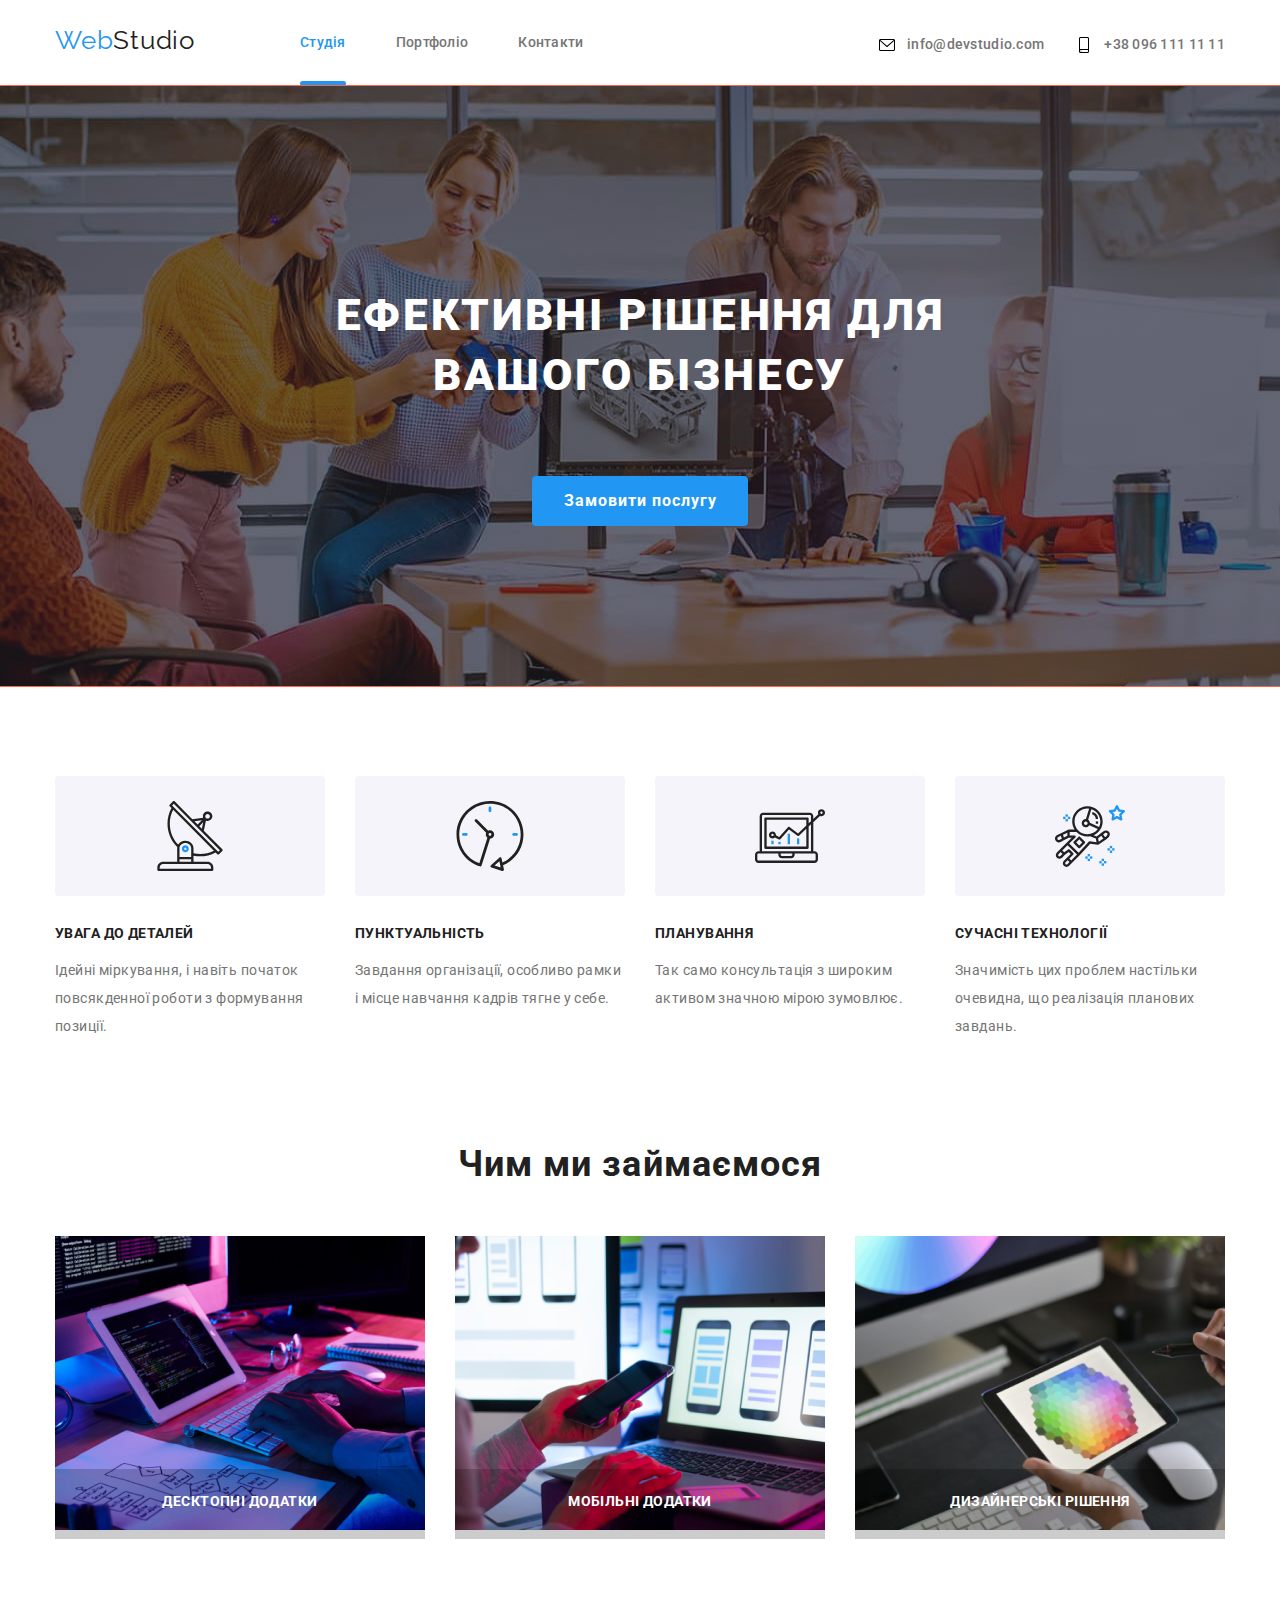
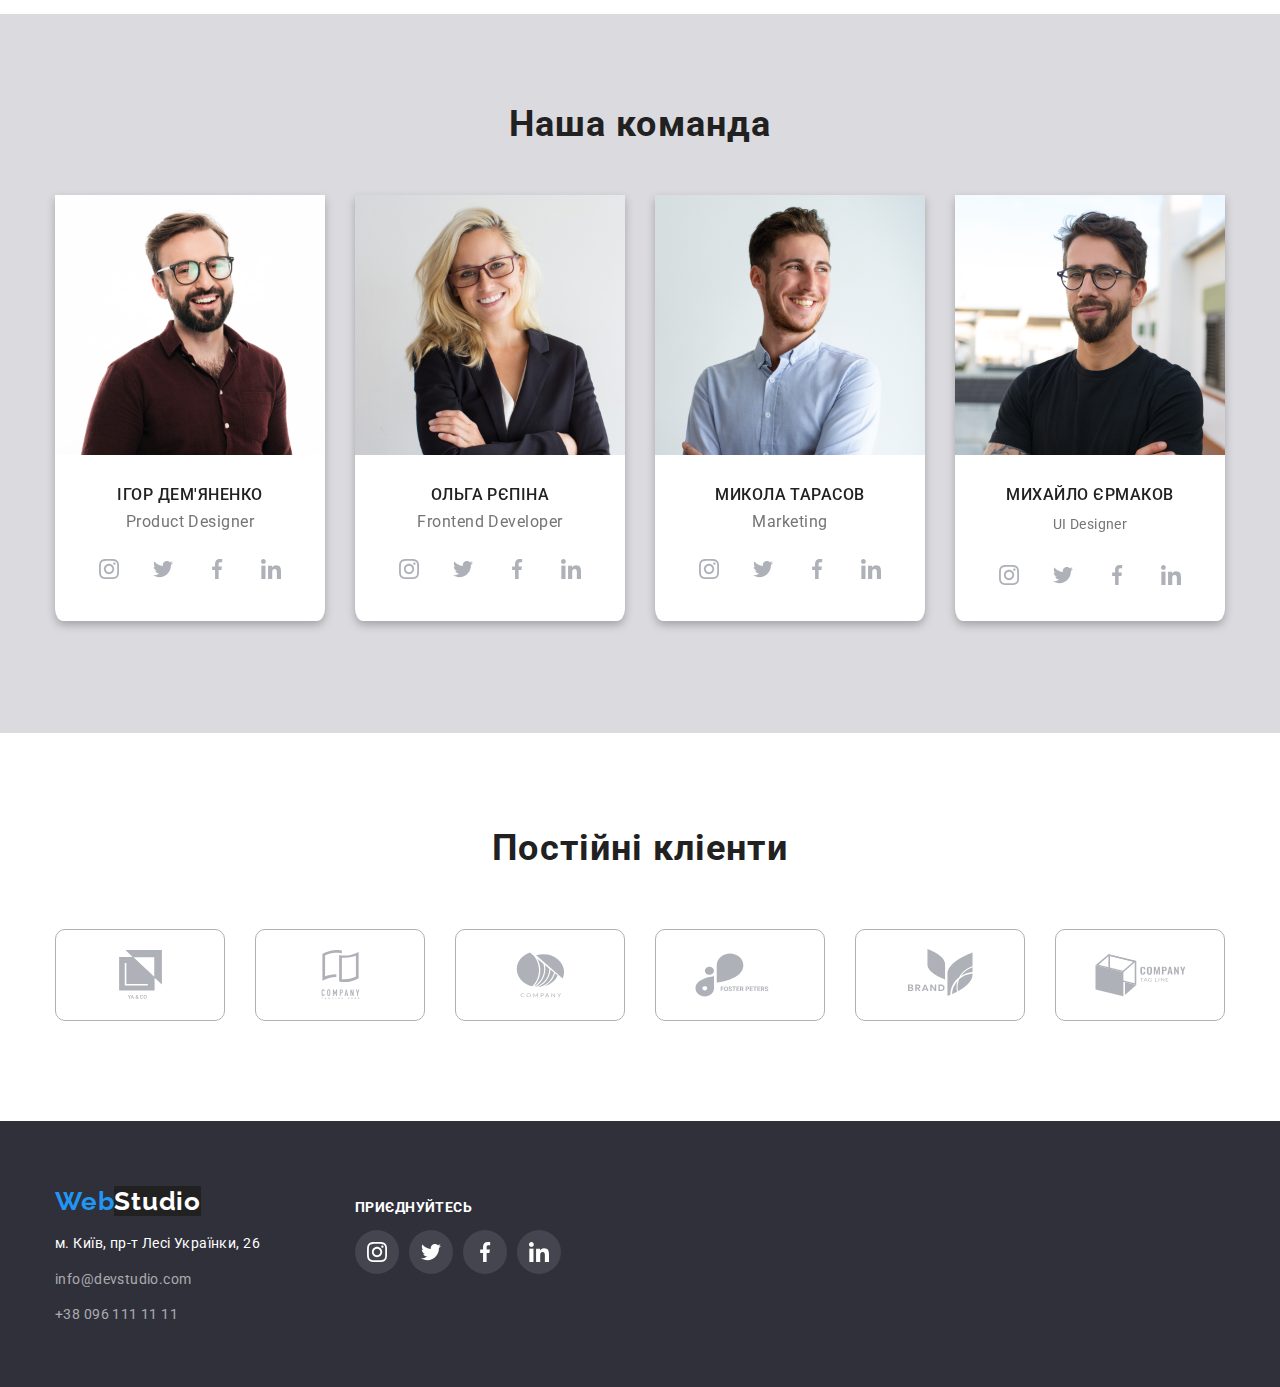
==== index.html @ e6421151 "rename" ====
<!DOCTYPE html>
<html lang="uk">
  <head>
    <meta charset="UTF-8" />
    <meta http-equiv="X-UA-Compatible" content="IE=edge" />
    <meta name="viewport" content="width=device-width, initial-scale=1.0" />

    <link
      href="https://fonts.googleapis.com/css2?family=Hammersmith+One&family=Raleway:wght@700&family=Roboto:wght@400;500;700;900&display=swap"
      rel="stylesheet"
    />

    <link
      rel="stylesheet"
      href="https://cdnjs.cloudflare.com/ajax/libs/modern-normalize/1.1.0/modern-normalize.min.css"
    />
    <link rel="stylesheet" href="/css/styles.css" />
    <title>WebStudio</title>
  </head>
  <body class="page">
    <!-- Шапка сайта -->
    <header class="header">
      <div class="head conteyner">
        <nav class="headflex">
          <a href="" class="logo">Web<span class="studio">Studio</span></a>
          <ul class="nav list">
            <li class="item">
              <a class="link active" href="./firstproject.html">Студія</a>
            </li>
            <li class="item">
              <a class="link" href="./portfolio.html">Портфоліо</a>
            </li>

            <li class="item">
              <a class="link" href="">Контакти</a>
            </li>
          </ul>
        </nav>
        <ul class="mailphone-nav list">
          <li class="svglink mrg">
            <a href="" class="link">
              <svg class="headicon">
                <use href="./image/symbol-defs.svg#iconmail"></use>
              </svg>
            </a>
            <a href="mailto:info@devstudio.com" class="link"
              >info@devstudio.com</a
            >
          </li>
          <li>
            <div class="svglink">
              <a href="" class="link">
                <svg class="headicon">
                  <use href="./image/symbol-defs.svg#iconsmartphone"></use>
                </svg>
              </a>
              <a href="tel:+380961111111" class="link"> +38 096 111 11 11</a>
            </div>
          </li>
        </ul>
      </div>
    </header>
    <main>
      <!-- Герой -->
      <section class="hero">
        <div class="hero">
          <h1 class="hero-title">
            Ефективні рішення для <br />
            вашого бізнесу
          </h1>
          <button class="button" data-open-modal>Замовити послугу</button>
        </div>
      </section>
      <!--Особливості-->

      <section class="particularities">
        <div class="conteyner">
          <!-- <h2 class="title">Особливості</h2> -->
          <ul class="particularitys list">
            <li class="item">
              <div class="block">
                <svg class="icon-antenna-one">
                  <use href="./image/symbol-defs.svg#iconantenna "></use>
                </svg>
              </div>
              <h3 class="title">УВАГА ДО ДЕТАЛЕЙ</h3>
              <p>
                Ідейні міркування, і навіть початок повсякденної роботи з
                формування позиції.
              </p>
            </li>
            <li class="item one">
              <div class="block">
                <svg class="icon-clock-one">
                  <use href="./image/symbol-defs.svg#iconclock"></use>
                </svg>
              </div>
              <h3 class="title">ПУНКТУАЛЬНІСТЬ</h3>
              <p>
                Завдання організації, особливо рамки і місце навчання кадрів
                тягне у себе.
              </p>
            </li>
            <li class="item two">
              <div class="block">
                <svg class="icon-comp">
                  <use href="./image/symbol-defs.svg#icondiagram"></use>
                </svg>
              </div>
              <h3 class="title">ПЛАНУВАННЯ</h3>
              <p>
                Так само консультація з широким активом значною мірою зумовлює.
              </p>
            </li>
            <li class="item three">
              <div class="block">
                <svg class="iconastronaut">
                  <use href="./image/symbol-defs.svg#iconastronaut"></use>
                </svg>
              </div>
              <h3 class="title">СУЧАСНІ ТЕХНОЛОГІЇ</h3>
              <p class="no-margin">
                Значимість цих проблем настільки очевидна, що реалізація
                планових завдань.
              </p>
            </li>
          </ul>
        </div>
      </section>
      <!--Чим ми займаємося-->
      <section class="section">
        <div class="conteyner">
          <h2 class="title">Чим ми займаємося</h2>
          <ul class="what-we-do list">
            <li>
              <div class="card">
                <img src="/image/img.png" alt="" width="370" height="294" />
                <div class="decorblock">
                  <p class="textcard">Десктопні додатки</p>
                </div>
              </div>
            </li>
            <li>
              <div class="card">
                <img
                  class="img"
                  src="/image/img(1).png"
                  alt=""
                  width="370"
                  height="294"
                />
                <div class="decorblock">
                  <p class="textcard">Мобільні додатки</p>
                </div>
              </div>
            </li>

            <li>
              <div class="card">
                <img src="/image/img(2).png" alt="" width="370" height="294" />
                <div class="decorblock">
                  <p class="textcard">Дизайнерські Рішення</p>
                </div>
              </div>
            </li>
          </ul>
        </div>
      </section>
      <!--Наша команда-->
      <section class="section ourteam">
        <div class="conteyner">
          <h2 class="main-our-team-title">Наша команда</h2>
          <ul class="ourteam list">
            <div class="item">
              <li>
                <img src="/image/photo(1).jpg" alt="" width="270" />
                <h3 class="title">Ігор Дем'яненко</h3>
                <p class="text">Product Designer</p>
                <ul class="menu list">
                  <li>
                    <a
                      href="https://www.instagram.com/"
                      class="btn"
                      target="_blank"
                      rel="noreferrer noopener"
                      ><svg class="btn-icon">
                        <use href="./image/symbol-defs.svg#iconinstagram"></use>
                      </svg>
                    </a>
                  </li>
                  <li>
                    <a
                      href="https://twitter.com/i/flow/login"
                      class="btn"
                      target="_blank"
                      rel="noreferrer noopener"
                      ><svg class="btn-icon">
                        <use href="./image/symbol-defs.svg#icontwitter"></use>
                      </svg>
                    </a>
                  </li>
                  <li>
                    <a
                      href="https://ru-ru.facebook.com/login.php"
                      class="btn"
                      target="_blank"
                      rel="noreferrer noopener"
                      ><svg class="btn-icon">
                        <use href="./image/symbol-defs.svg#iconfacebook"></use>
                      </svg>
                    </a>
                  </li>
                  <li>
                    <a
                      href="https://ua.linkedin.com/"
                      class="btn"
                      target="_blank"
                      rel="noreferrer noopener"
                    >
                      <svg class="btn-icon">
                        <use href="./image/symbol-defs.svg#iconlinkedin"></use>
                      </svg>
                    </a>
                  </li>
                </ul>
              </li>
            </div>

            <div class="item">
              <li>
                <img src="/image/photo(2).jpg" alt="" width="270" />
                <h3 class="title">Ольга Рєпіна</h3>
                <p class="text">Frontend Developer</p>
                <ul class="menu list">
                  <li>
                    <a
                      href="https://www.instagram.com/"
                      class="btn"
                      target="_blank"
                      rel="noreferrer noopener"
                      ><svg class="btn-icon">
                        <use href="./image/symbol-defs.svg#iconinstagram"></use>
                      </svg>
                    </a>
                  </li>
                  <li>
                    <a
                      href="https://twitter.com/i/flow/login"
                      class="btn"
                      target="_blank"
                      rel="noreferrer noopener"
                      ><svg class="btn-icon">
                        <use href="./image/symbol-defs.svg#icontwitter"></use>
                      </svg>
                    </a>
                  </li>
                  <li>
                    <a
                      href="https://ru-ru.facebook.com/login.php"
                      class="btn"
                      target="_blank"
                      rel="noreferrer noopener"
                      ><svg class="btn-icon">
                        <use href="./image/symbol-defs.svg#iconfacebook"></use>
                      </svg>
                    </a>
                  </li>
                  <li>
                    <a
                      href="https://ua.linkedin.com/"
                      class="btn"
                      target="_blank"
                      rel="noreferrer noopener"
                    >
                      <svg class="btn-icon">
                        <use href="./image/symbol-defs.svg#iconlinkedin"></use>
                      </svg>
                    </a>
                  </li>
                </ul>
              </li>
            </div>

            <div class="item">
              <li>
                <img src="/image/photo(3).jpg" alt="" width="270" />
                <h3 class="title">Микола Тарасов</h3>
                <p class="text">Marketing</p>
                <ul class="menu list">
                  <li>
                    <a
                      href="https://www.instagram.com/"
                      class="btn"
                      target="_blank"
                      rel="noreferrer noopener"
                      ><svg class="btn-icon">
                        <use href="./image/symbol-defs.svg#iconinstagram"></use>
                      </svg>
                    </a>
                  </li>
                  <li>
                    <a
                      href="https://twitter.com/i/flow/login"
                      class="btn"
                      target="_blank"
                      rel="noreferrer noopener"
                      ><svg class="btn-icon">
                        <use href="./image/symbol-defs.svg#icontwitter"></use>
                      </svg>
                    </a>
                  </li>
                  <li>
                    <a
                      href="https://ru-ru.facebook.com/login.php"
                      class="btn"
                      target="_blank"
                      rel="noreferrer noopener"
                      ><svg class="btn-icon">
                        <use href="./image/symbol-defs.svg#iconfacebook"></use>
                      </svg>
                    </a>
                  </li>
                  <li>
                    <a
                      href="https://ua.linkedin.com/"
                      class="btn"
                      target="_blank"
                      rel="noreferrer noopener"
                    >
                      <svg class="btn-icon">
                        <use href="./image/symbol-defs.svg#iconlinkedin"></use>
                      </svg>
                    </a>
                  </li>
                </ul>
              </li>
            </div>
            <div class="item">
              <li>
                <img src="/image/photo(4).png" alt="" width="270" />
                <h3 class="title">Михайло Єрмаков</h3>
                <p class="tex">UI Designer</p>
                <ul class="menu list">
                  <li>
                    <a
                      href="https://www.instagram.com/"
                      class="btn"
                      target="_blank"
                      rel="noreferrer noopener"
                      ><svg class="btn-icon">
                        <use href="./image/symbol-defs.svg#iconinstagram"></use>
                      </svg>
                    </a>
                  </li>
                  <li>
                    <a
                      href="https://twitter.com/i/flow/login"
                      class="btn"
                      target="_blank"
                      rel="noreferrer noopener"
                      ><svg class="btn-icon">
                        <use href="./image/symbol-defs.svg#icontwitter"></use>
                      </svg>
                    </a>
                  </li>
                  <li>
                    <a
                      href="https://ru-ru.facebook.com/login.php"
                      class="btn"
                      target="_blank"
                      rel="noreferrer noopener"
                      ><svg class="btn-icon">
                        <use href="./image/symbol-defs.svg#iconfacebook"></use>
                      </svg>
                    </a>
                  </li>
                  <li>
                    <a
                      href="https://ua.linkedin.com/"
                      class="btn"
                      target="_blank"
                      rel="noreferrer noopener"
                    >
                      <svg class="btn-icon">
                        <use href="./image/symbol-defs.svg#iconlinkedin"></use>
                      </svg>
                    </a>
                  </li>
                </ul>
              </li>
            </div>
          </ul>
        </div>
      </section>
    </main>
    <!-- Постійні кліенти -->
    <section class="client">
      <div class="conteyner">
        <h2 class="title">Постійні кліенти</h2>
        <ul class="client list">
          <li class="child">
            <a class="clientblock" href="">
              <svg class="iconclient">
                <use href="./image/symbol-defs.svg#iconclientone"></use>
              </svg>
            </a>
          </li>
          <li class="child">
            <a class="clientblock" href="">
              <svg class="iconclient">
                <use href="./image/symbol-defs.svg#iconclienttwo"></use>
              </svg>
            </a>
          </li>
          <li class="child">
            <a class="clientblock" href="">
              <svg class="iconclient">
                <use href="./image/symbol-defs.svg#iconclientthree"></use>
              </svg>
            </a>
          </li>
          <li class="child">
            <a class="clientblock" href="">
              <svg class="iconclientfour">
                <use href="./image/symbol-defs.svg#iconclientfour"></use>
              </svg>
            </a>
          </li>
          <li class="child">
            <a class="clientblock" href="">
              <svg class="iconclientfive">
                <use href="./image/symbol-defs.svg#iconclientfive"></use>
              </svg>
            </a>
          </li>
          <li class="child">
            <a class="clientblock" href="">
              <svg class="iconclientsix">
                <use href="./image/symbol-defs.svg#iconclientsix"></use>
              </svg>
            </a>
          </li>
        </ul>
      </div>
    </section>
    <!-- Футер-->
    <footer class="footer">
      <div class="conteyner footer">
        <div class="footone">
          <p class="logo2">Web<span class="studio2">Studio</span></p>
          <address>
            <p class="adrs">м. Київ, пр-т Лесі Українки, 26</p>

            <ul class="adress list">
              <li>
                <a class="mailphone" href="mailto:info@devstudio.com"
                  >info@devstudio.com</a
                >
              </li>
              <li class="mailphone">
                <a class="mailphone" href="tel:+380961111111"
                  >+38 096 111 11 11</a
                >
              </li>
            </ul>
          </address>
        </div>
        <div class="foottwo">
          <p class="footertext">Приєднуйтесь</p>
          <ul class="footer list">
            <li class="icon">
              <a
                href=" https://www.instagram.com/"
                target="_blank"
                rel="noreferrer noopener"
                target="_blank"
                rel="noreferrer noopener"
                ><svg class="icon-one">
                  <use href="./image/symbol-defs.svg#iconinstagram"></use>
                </svg>
              </a>
            </li>
            <li class="icon">
              <a
                href=" https://twitter.com/i/flow/login"
                target="_blank"
                rel="noreferrer noopener"
                target="_blank"
                rel="noreferrer noopener"
                ><svg class="icon-two">
                  <use href="./image/symbol-defs.svg#icontwitter"></use>
                </svg>
              </a>
            </li>
            <li class="icon">
              <a
                href="https://ru-ru.facebook.com/login.php"
                target="_blank"
                rel="noreferrer noopener"
                target="_blank"
                rel="noreferrer noopener"
                ><svg class="icon-three">
                  <use href="./image/symbol-defs.svg#iconfacebook"></use>
                </svg>
              </a>
            </li>
            <li class="icon">
              <a
                href="https://ua.linkedin.com/"
                target="_blank"
                rel="noreferrer noopener"
                target="_blank"
                rel="noreferrer noopener"
              >
                <svg class="icon-four">
                  <use href="./image/symbol-defs.svg#iconlinkedin"></use>
                </svg>
              </a>
            </li>
          </ul>
        </div>
      </div>
    </footer>
    <div class="backdrop is-hidden" data-backdrop>
      <div class="modal">
        <batton class="modalbutton" data-close-modal>Відправити</batton>
      </div>
    </div>
    <script>
      const refs = {
        openModalBtn: document.querySelector("[data-open-modal]"),
        closeModalBtn: document.querySelector("[data-close-modal]"),
        backdrop: document.querySelector("[data-backdrop]"),
      };
      refs.openModalBtn.addEventListener("click", toggleModal);
      refs.closeModalBtn.addEventListener("click", toggleModal);

      refs.backdrop.addEventListener("click", logBackDropClick);

      function toggleModal() {
        refs.backdrop.classList.toggle("is-hidden");
      }
      function logBackDropClick() {
        console.log("Это клик в бекдроп");
      }
    </script>
  </body>
</html>
---- css/styles.css ----
:root {
  --primery-text-color: #757575;
  --title-text-color: #212121;
  --accent-color: #2196f3;
  --primery-White-color: #ffffff;
}

.page-header {
}

.conteyner {
  width: 1170px;

  margin-left: auto;
  margin-right: auto;
  /* outline: 1px solid tomato; */
}

/* Основной цвет текста */
body {
  color: var(--primery-text-color);
  font-family: Roboto, sans-serif;
  font-weight: 400;
  font-size: 14px;
  line-height: 2;
  letter-spacing: 0.03em;
}
/* Кнопки */
.button {
  color: var(--primery-White-color);
  background-color: var(--accent-color);
  width: 216px;
  height: 50px;
  left: 692px;
  top: 430px;
  font-weight: 700;
  font-size: 16px;
  line-height: 1.87;
  text-align: center;
  margin-left: auto;
  margin-right: auto;
  display: block;
  cursor: pointer;
  border: none;
  border-radius: 4px;
  letter-spacing: 1px;
}

/* Списки  */
.list {
  list-style: none;
  margin-top: 0;
  margin-bottom: 0;
  padding-left: 0;
}

.no-margin {
  margin-bottom: 0;
}

/*Header Ссылки навигации */
.head.conteyner {
  display: flex;
  padding-top: 25px;
  padding-bottom: 0px;
  align-items: baseline;
}
.headflex {
  display: flex;
  text-align: center;
}
.headflex .list {
  display: flex;
  margin-left: 105px;
  margin-top: 3px;
}

.nav .item:not(:first-child) {
  margin-left: 50px;
}

.adress.list {
  margin-left: auto;
  margin-bottom: 60px;
}
.adress .item {
  margin-left: 50px;
}

.mailphone-nav {
  display: flex;
  margin-left: auto;
  align-items: center;
}

.mailphone-nav .link {
  padding: 0;
  border: 0;
}
.mailphone-nav .link:nth-child(2n + 1) {
  margin-right: 10px;
}

.mrg {
  margin-right: 30px;
}

.svglink {
  display: flex;
  align-items: flex-end;
}
.headicon {
  display: inline-flex;
  padding: 0;
  vertical-align: middle;
  width: 20px;
  height: 16px;
}

.svglink:hover > a {
  color: var(--accent-color);
  fill: var(--accent-color);
}

.logo {
  text-decoration: none;
  font-family: Raleway, sans-serif;
  font-size: 26px;
  line-height: 1.17;
  letter-spacing: 0.03em;
  color: var(--accent-color);
}
.studio {
  text-decoration: none;
  font-family: Raleway, sans-serif;
  font-size: 26px;
  line-height: 1.17;
  letter-spacing: 0.03em;
  color: var(--title-text-color);
}

.list .link {
  text-decoration: none;
  font-family: "Roboto";
  font-style: normal;
  font-weight: 500;
  font-size: 14px;
  line-height: 1.14;
  letter-spacing: 0.02em;
  color: var(--primery-title-color);
}

.list .link:hover,
.list .link:focus {
  color: var(--accent-color);
}

.list .link.active {
  display: inline-block;
  color: var(--accent-color);
  margin-right: 0;
}
.link.active:after {
  display: block;
  content: "";

  width: 100%;
  height: 5px;

  background-color: var(--accent-color);
  border-radius: 3px;
  margin-top: 30px;
  margin-bottom: 0;
}
/* Герой */
.hero {
  background-color: var(--title-text-color);
  max-width: 1660px;
  height: 600px;
  margin-left: auto;
  margin-right: auto;
  outline: 1px solid tomato;

  background-image: linear-gradient(
      to right,
      rgba(47, 48, 58, 0.4),
      rgba(47, 48, 58, 0.4)
    ),
    url("../image/hero.jpg");
  background-repeat: no-repeat;
  background-position: center;
  background-size: cover;
}
.hero-title {
  color: var(--primery-White-color);
  font-weight: 900;
  font-size: 44px;
  line-height: 1.36;
  padding-top: 200px;
  text-align: center;
  letter-spacing: 0.06em;
  text-transform: uppercase;

  margin-top: 0;
  margin-bottom: 70px;
}
.conteyner.hero {
  text-align: center;
  margin-top: 0;
  margin-bottom: 0;
}
.conteyner > .title {
  text-align: center;
  margin-top: 0;
  margin-bottom: 0px;
}
/* Особливості  */
.particularitys.list {
  display: flex;
  padding-bottom: 90px;
  padding-top: 90px;
}
.particularitys .item {
  margin-right: 30px;
}
.block {
  display: flex;
  height: 120px;
  width: 270px;
  background: #f5f4fa;
  border-radius: 4px;
  justify-content: space-around;
}
.icon-antenna-one {
  margin-top: 25px;
  width: 70px;
  height: 70px;
}
.icon-clock-one {
  margin-top: 25px;
  width: 70px;
  height: 70px;
}

.icon-comp {
  margin-top: 25px;
  width: 70px;
  height: 70px;
}
.iconastronaut {
  margin-top: 25px;
  width: 70px;
  height: 70px;
}
/* .particularitys .item::before {
  display: block;
  content: "";
  height: 120px;
  width: 270px;
  background-color: #f5f4fa;
  border-radius: 4px;
  background-image: url(../image/antenna\ 1.png);
  background-size: auto;
  background-position: center;
  background-repeat: no-repeat;
}
.particularitys .item.one::before {
  background-image: url(../image/clock\ 1.png);
}
.particularitys .item.two::before {
  background-image: url(../image/diagram\ 1.png);
}
.particularitys .item.three::before {
  background-image: url(../image/astronaut\ 1.png);
} */

.list .title {
  color: var(--title-text-color);
  font-weight: 700;
  font-size: 14px;
  line-height: 1.14;
  letter-spacing: 0.03em;
  text-transform: uppercase;
  margin-top: 30px;
  margin-bottom: 0;
}
/* Чим ми займаємося */
.what-we-do.list {
  display: flex;
  justify-content: space-between;
  margin-top: 50px;
  padding-bottom: 75px;
}

.section .title {
  color: var(--title-text-color);
  font-weight: 700;
  font-size: 36px;
  line-height: 1.16;
  letter-spacing: 0.03em;
  margin-top: 0;
  margin-bottom: 0;
}
.card {
  position: relative;
}
.decorblock {
  background-color: rgba(0, 0, 0, 0.2);
  width: 370px;
  height: 70px;
  margin: 0;
  padding: 0;
  text-align: center;
  position: absolute;
  bottom: 0;
}

.textcard {
  margin-top: 0;
  font-family: Roboto;
  font-weight: 700;
  font-size: 14px;
  line-height: 16px;
  line-height: 1;
  vertical-align: Top;
  letter-spacing: 3%;
  fill: Solid;
  color: #ffffff;
  text-transform: uppercase;
  padding-top: 25px;
}
/* Наша Команда*/

.section.ourteam {
  background: #dbdadf;
}
.main-our-team-title {
  color: var(--title-text-color);
  font-weight: 700;
  font-size: 36px;
  line-height: 1.16;
  letter-spacing: 0.03em;
  margin-top: 90px;
  margin-bottom: 50px;
  text-align: center;
}
.ourteam .title {
  color: var(--title-text-color);
  font-weight: 500;
  font-size: 16px;
  line-height: 1.14px;
  letter-spacing: 0.03em;
  margin-top: 30px;
  margin-bottom: 0;
}
.ourteam .text {
  font-weight: 400;
  font-size: 16px;
  line-height: 1.2;
  letter-spacing: 0.03em;

  display: block;
}
.ourteam {
  display: flex;
  flex-wrap: wrap;
  margin: auto;
}

.ourteam .item {
  text-align: center;
  margin-bottom: 112px;
  background-color: #fff;
  border-radius: 3%;
  filter: drop-shadow(0px 4px 4px rgba(0, 0, 0, 0.25));
}

.ourteam .item:not(:nth-child(4n)) {
  margin-right: 30px;
}

.menu {
  display: flex;
  background-color: transparent;
  width: 207px;
  margin-left: auto;
  margin-right: auto;
  margin-top: 15px;
  margin-bottom: 15px;
}
.btn {
  display: inline-block;
  width: 44px;
  height: 44px;
  background-color: rgba(255, 255, 255, 0.1);
  border-radius: 50%;
  text-align: center;
  fill: #afb1b8;
  background-color: transparent;
}
.btn-icon {
  width: 20px;
  height: 20px;
  margin-bottom: 12px;
  margin-top: 12px;
}
.btn:not(:nth-last-child(4n)) {
  margin-right: 10px;
}

.btn:hover {
  fill: var(--primery-White-color);
  background-color: var(--accent-color);
}

/* Client */
.client .title {
  color: var(--title-text-color);
  font-weight: 700;
  font-size: 36px;
  line-height: 1.16;
  letter-spacing: 0.03em;
  margin-top: 0;
  margin-bottom: 0;
  text-align: center;
  padding-top: 95px;
}
.client.list {
  display: flex;
  flex-wrap: wrap;
  margin-top: 60px;
  padding-bottom: 100px;
}
.child {
  display: block;
  height: 92px;
  width: 170px;
  border-radius: 10px;
  border: 1px solid #afb1b8;
}
.client .child:not(:nth-child(6n)) {
  margin-right: 30px;
}

.iconclient {
  display: block;
  margin-top: 20px;
  margin-right: auto;
  margin-left: auto;
  width: 53px;
  height: 49px;
  fill: #afb1b8;
}
.iconclientfour {
  display: flex;
  margin-right: auto;
  margin-left: auto;

  width: 105px;
  height: 90px;
  fill: #afb1b8;
}
.iconclientfive {
  display: flex;
  margin-right: auto;
  margin-left: auto;
  margin-top: 10px;
  width: 95px;
  height: 65px;
  fill: #afb1b8;
}
.iconclientsix {
  display: flex;
  margin-right: auto;
  margin-left: auto;

  width: 105px;
  height: 90px;
  fill: #afb1b8;
}
.child:hover {
  border-color: var(--accent-color);
}
.child:hover .iconclient {
  fill: var(--accent-color);
}

.child:hover .iconclientfour {
  fill: var(--accent-color);
}
.child:hover .iconclientfive {
  fill: var(--accent-color);
}
.child:hover .iconclientsix {
  fill: var(--accent-color);
}

/* Footer */

.footer {
  background-color: #2f303a;
}
.conteyner.footer {
  display: flex;
  padding-top: 65px;
}
.logo2 {
  color: var(--accent-color);
  font-family: Raleway, sans-serif;

  font-weight: 700;
  font-size: 26px;
  line-height: 1.2;

  letter-spacing: 0.03em;

  margin-top: 0;
  margin-bottom: 0;
}
.studio2 {
  color: var(--primery-White-color);
  background-color: var(--title-text-color);

  font-weight: 700;
  font-size: 26px;
  line-height: 1.2;
  letter-spacing: 0.03em;

  margin-top: 0;
  margin-bottom: 0;
}
.adress {
  margin-bottom: 60px;
}
.adrs {
  color: var(--primery-White-color);

  font-family: "Roboto";
  font-style: normal;
  font-weight: 400;
  font-size: 1.71;
  line-height: 24px;

  letter-spacing: 0.03em;
  margin-bottom: 10px;
}

.mailphone {
  font-family: "Roboto";
  font-style: normal;
  color: rgba(255, 255, 255, 0.6);
  font-weight: 400;
  font-size: 14px;
  line-height: 1.71;
  letter-spacing: 0.03em;
  text-decoration: none;
  margin-top: 10px;
}
.mailphone:hover {
  color: var(--accent-color);
}

.footertext {
  font-family: "Roboto";
  font-style: normal;
  font-weight: 700;
  font-size: 14px;
  line-height: 1.14;
  letter-spacing: 0.03em;
  text-transform: uppercase;
  color: #ffffff;

  margin-left: 95px;
}
.footer.list {
  display: flex;
  margin-left: 95px;
}

.icon {
  display: inline-block;
  width: 44px;
  height: 44px;
  background-color: rgba(255, 255, 255, 0.1);
  border-radius: 50%;
  text-align: center;
}
.icon:not(:nth-child(4n)) {
  margin-right: 10px;
}

.icon-one {
  width: 20px;
  height: 20px;
  margin-bottom: 12px;
  margin-top: 12px;
  fill: var(--primery-White-color);
}
.icon-two {
  width: 20px;
  height: 20px;
  margin-top: 12px;
  margin-bottom: 12px;
  fill: var(--primery-White-color);
}

.icon-three {
  width: 20px;
  height: 20px;
  margin-top: 12px;
  margin-bottom: 12px;
  fill: var(--primery-White-color);
}
.icon-four {
  width: 20px;
  height: 20px;
  margin-top: 12px;
  margin-bottom: 12px;
  fill: var(--primery-White-color);
}

.icon:hover,
.icon:focus {
  background-color: var(--accent-color);
  cursor: pointer;
}

.backdrop {
  position: fixed;
  top: 0;
  left: 0;
  width: 100%;
  height: 100%;
  background-color: rgba(68, 65, 65, 0.5);
}

.backdrop.is-hidden {
  opacity: 0;
  pointer-events: none;
}

.modal {
  position: absolute;
  top: 50%;
  left: 50%;
  background-color: var(--primery-White-color);

  width: 530px;
  height: 580px;
  transform: translate(-50%, -50%);
}
.modalbutton {
  position: absolute;
  bottom: 40px;
  left: 50%;
  transform: translate(-50%, -50%);

  color: var(--primery-White-color);
  background-color: var(--accent-color);
  width: 216px;
  height: 50px;

  font-weight: 700;
  font-size: 16px;
  line-height: 1.87;
  text-align: center;
  margin-left: auto;
  margin-right: auto;
  display: block;
  cursor: pointer;
  border: none;
  border-radius: 4px;
  letter-spacing: 1px;
  padding-top: 10px;
}
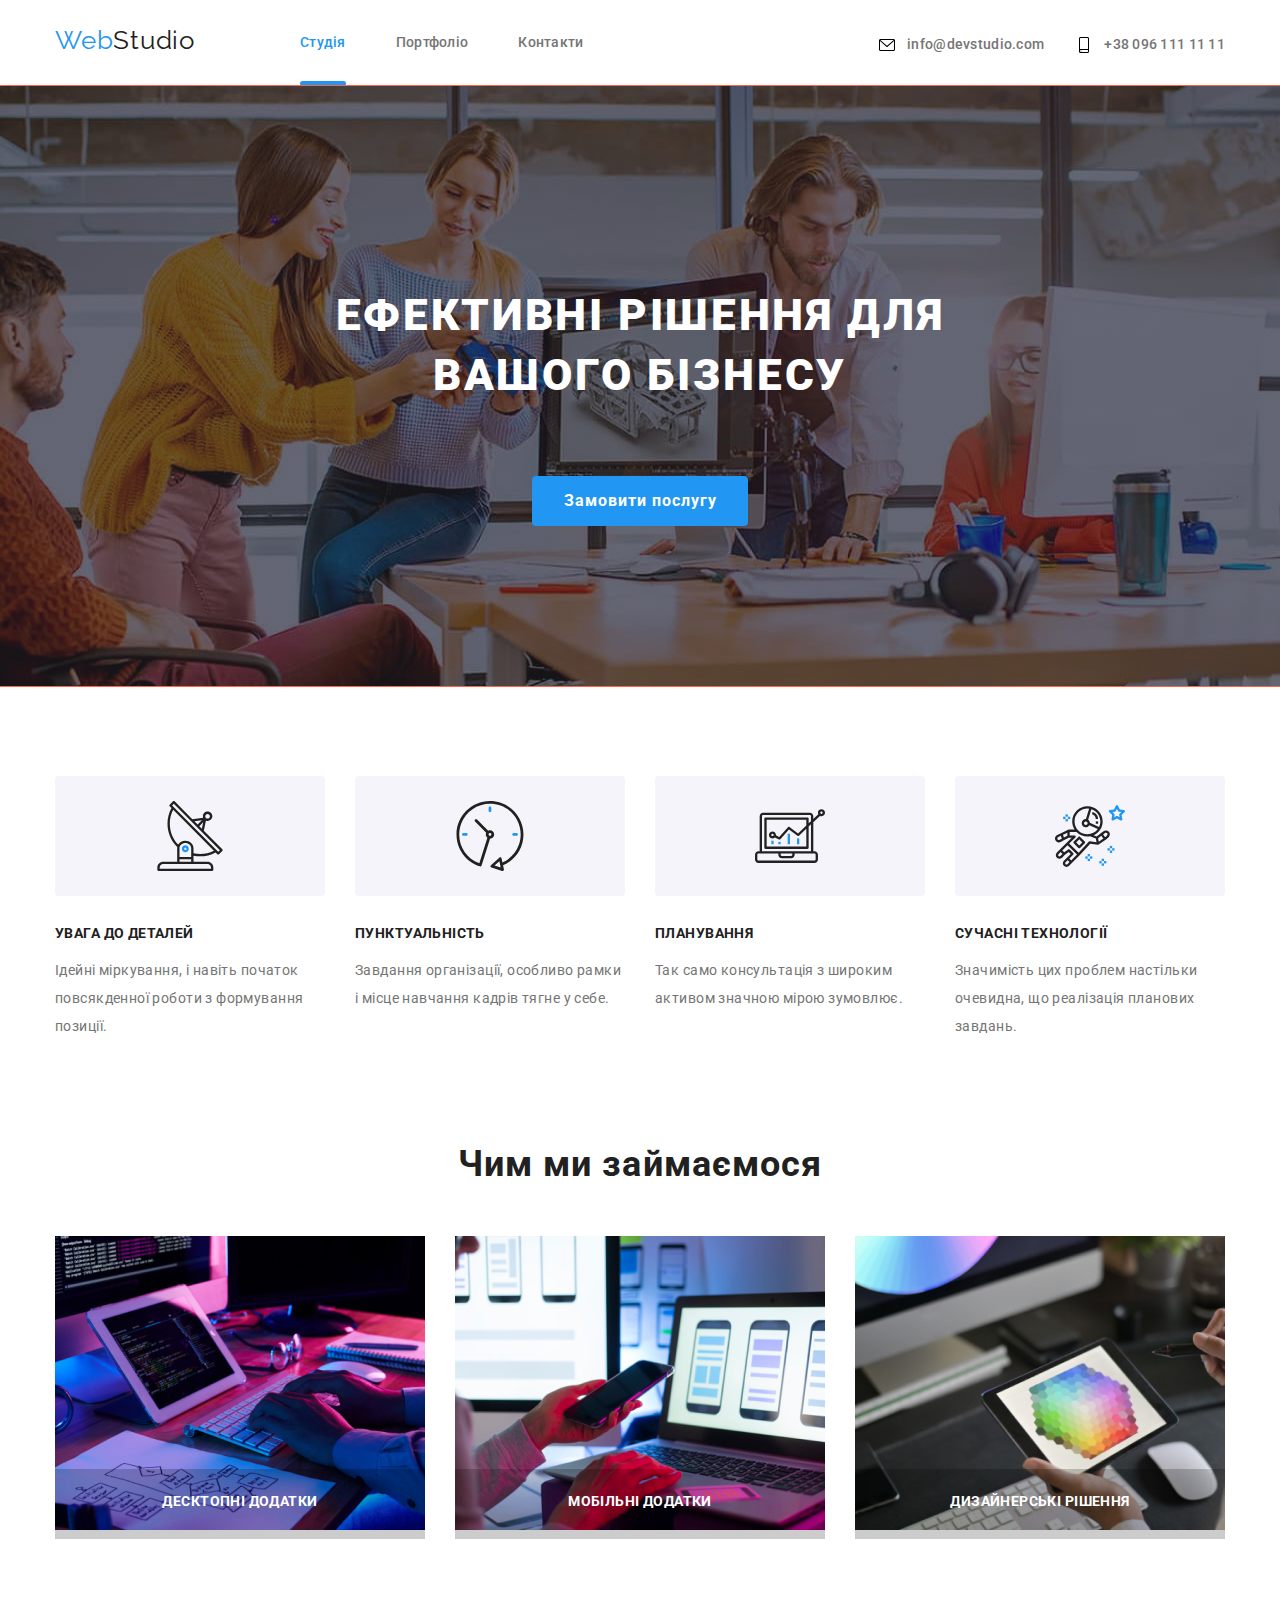
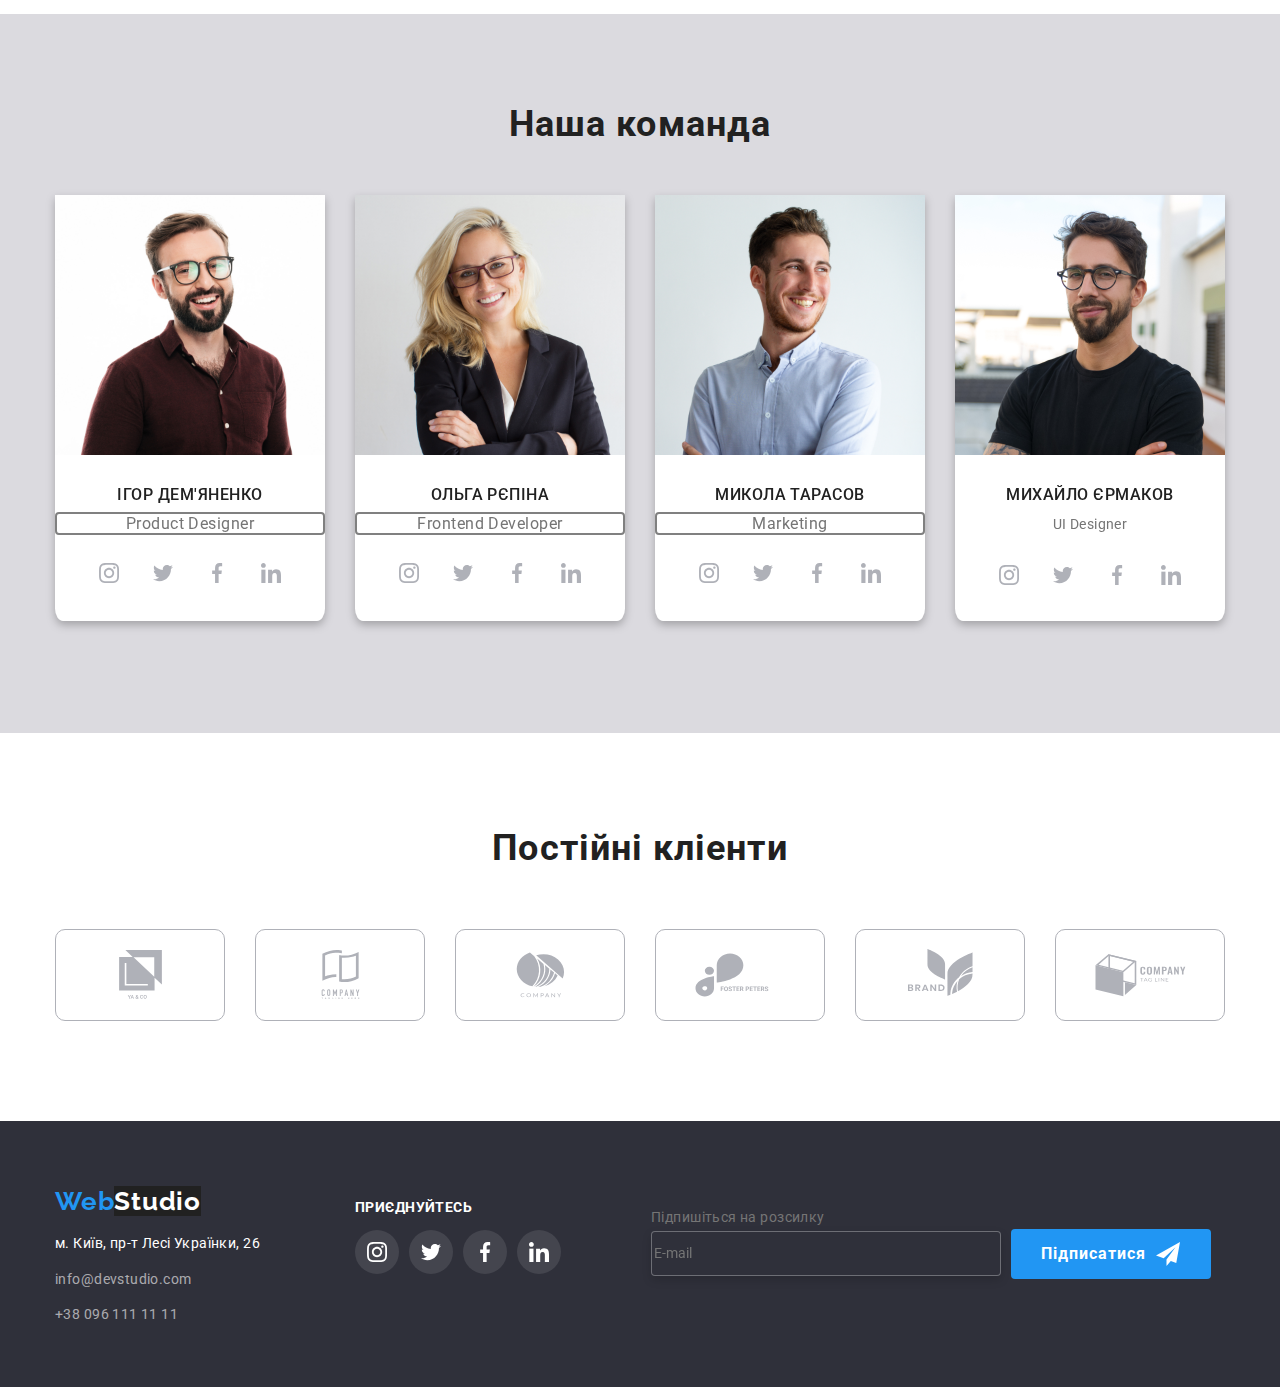
==== commit 71ab70ce: "Made Modal Form" ====
--- a/index.html
+++ b/index.html
@@ -14,7 +14,7 @@
       rel="stylesheet"
       href="https://cdnjs.cloudflare.com/ajax/libs/modern-normalize/1.1.0/modern-normalize.min.css"
     />
-    <link rel="stylesheet" href="/css/styles.css" />
+    <link rel="stylesheet" href="./css/index.css" />
     <title>WebStudio</title>
   </head>
   <body class="page">
@@ -25,7 +25,7 @@
           <a href="" class="logo">Web<span class="studio">Studio</span></a>
           <ul class="nav list">
             <li class="item">
-              <a class="link active" href="./firstproject.html">Студія</a>
+              <a class="link active" href="./index.html">Студія</a>
             </li>
             <li class="item">
               <a class="link" href="./portfolio.html">Портфоліо</a>
@@ -134,7 +134,7 @@
           <ul class="what-we-do list">
             <li>
               <div class="card">
-                <img src="/image/img.png" alt="" width="370" height="294" />
+                <img src="./image/img.png" alt="" width="370" height="294" />
                 <div class="decorblock">
                   <p class="textcard">Десктопні додатки</p>
                 </div>
@@ -144,7 +144,7 @@
               <div class="card">
                 <img
                   class="img"
-                  src="/image/img(1).png"
+                  src="./image/img(1).png"
                   alt=""
                   width="370"
                   height="294"
@@ -157,7 +157,7 @@
 
             <li>
               <div class="card">
-                <img src="/image/img(2).png" alt="" width="370" height="294" />
+                <img src="./image/img(2).png" alt="" width="370" height="294" />
                 <div class="decorblock">
                   <p class="textcard">Дизайнерські Рішення</p>
                 </div>
@@ -173,7 +173,7 @@
           <ul class="ourteam list">
             <div class="item">
               <li>
-                <img src="/image/photo(1).jpg" alt="" width="270" />
+                <img src="./image/photo(1).jpg" alt="" width="270" />
                 <h3 class="title">Ігор Дем'яненко</h3>
                 <p class="text">Product Designer</p>
                 <ul class="menu list">
@@ -228,7 +228,7 @@
 
             <div class="item">
               <li>
-                <img src="/image/photo(2).jpg" alt="" width="270" />
+                <img src="./image/photo(2).jpg" alt="" width="270" />
                 <h3 class="title">Ольга Рєпіна</h3>
                 <p class="text">Frontend Developer</p>
                 <ul class="menu list">
@@ -283,7 +283,7 @@
 
             <div class="item">
               <li>
-                <img src="/image/photo(3).jpg" alt="" width="270" />
+                <img src="./image/photo(3).jpg" alt="" width="270" />
                 <h3 class="title">Микола Тарасов</h3>
                 <p class="text">Marketing</p>
                 <ul class="menu list">
@@ -337,7 +337,7 @@
             </div>
             <div class="item">
               <li>
-                <img src="/image/photo(4).png" alt="" width="270" />
+                <img src="./image/photo(4).png" alt="" width="270" />
                 <h3 class="title">Михайло Єрмаков</h3>
                 <p class="tex">UI Designer</p>
                 <ul class="menu list">
@@ -519,16 +519,101 @@
             </li>
           </ul>
         </div>
+        <div class="mailformdiv">
+          <form class="footer-form" action="">
+            <label for="email">Підпишіться на розсилку</label>
+            <input type="email" name="email" id="email" placeholder="E-mail" />
+          </form>
+          <button class="button-form">Підписатися</button>
+        </div>
       </div>
     </footer>
+    <!-- Модальне вікно -->
     <div class="backdrop is-hidden" data-backdrop>
       <div class="modal">
-        <batton class="modalbutton" data-close-modal>Відправити</batton>
+        <button class="close" data-close-modal>
+          <svg class="iconvector">
+            <use href="./image/symbol-defstwo.svg#iconVector"></use>
+          </svg>
+        </button>
+
+        <b class="modal-title">Залиште свої дані, ми вам передзвонимо</b>
+        <form class="form" action="" autocomplete="on">
+          <div class="form-field">
+            <input placeholder=" " type="name" name="name" id="name" />
+            <label class="textlebel" for="name">Ім'я</label>
+
+            <svg class="iconvectortwo">
+              <use href="./image/symbol-defstwo.svg#iconpeopleform"></use>
+            </svg>
+          </div>
+
+          <div class="form-field">
+            <input placeholder=" " type="tel" name="tel" id="tel" />
+            <label class="textlebel" for="tel">Телефон</label>
+
+            <svg class="iconvectortwo">
+              <use href="./image/symbol-defstwo.svg#iconphoneform"></use>
+            </svg>
+          </div>
+          <div class="form-field">
+            <input placeholder=" " type="email" name="email" id="email" />
+            <label class="textlebel" for="email">Пошта</label>
+
+            <svg class="iconvectortwo">
+              <use href="./image/symbol-defstwo.svg#iconemailform"></use>
+            </svg>
+          </div>
+          <div class="form-field-two">
+            <textarea
+              class="text"
+              name=""
+              id="coment"
+              cols="30"
+              rows="5"
+            ></textarea>
+            <label class="coment" for="coment"> Коментар </label>
+          </div>
+          <label class="check" for="checkbox">
+            <input
+              class="checkbox"
+              type="checkbox"
+              name="checkbox"
+              id="checkbox"
+            />
+            <span class="customcheckbox"></span>
+            Погоджуюся з розсилкою та приймаю
+            <a class="colorlink" href="">Умови договору</a></label
+          >
+
+          <button class="modalbutton" type="submit">Відправити</button>
+        </form>
       </div>
     </div>
+    <!-- скрипт модального окна -->
     <script>
       const refs = {
         openModalBtn: document.querySelector("[data-open-modal]"),
+        closeModalBtn: document.querySelector("[data-close-modal]"),
+
+        backdrop: document.querySelector("[data-backdrop]"),
+      };
+      refs.openModalBtn.addEventListener("click", toggleModal);
+      refs.closeModalBtn.addEventListener("click", toggleModal);
+
+      refs.backdrop.addEventListener("click", logBackDropClick);
+
+      function toggleModal() {
+        refs.backdrop.classList.toggle("is-hidden");
+      }
+      function logBackDropClick() {
+        console.log("Это клик в бекдроп");
+      }
+    </script>
+    <script>
+      const refs = {
+        openModalBtn: document.querySelector("[data-open-modal]"),
+        closeModalBtn: document.querySelector("[data-close-modal]"),
         closeModalBtn: document.querySelector("[data-close-modal]"),
         backdrop: document.querySelector("[data-backdrop]"),
       };
--- a/css/index.css
+++ b/css/index.css
@@ -0,0 +1,889 @@
+:root {
+  --primery-text-color: #757575;
+  --title-text-color: #212121;
+  --accent-color: #2196f3;
+  --primery-White-color: #ffffff;
+}
+
+.conteyner {
+  width: 1170px;
+
+  margin-left: auto;
+  margin-right: auto;
+  /* outline: 1px solid tomato; */
+}
+
+/* Основной цвет текста */
+body {
+  color: var(--primery-text-color);
+  font-family: Roboto, sans-serif;
+  font-weight: 400;
+  font-size: 14px;
+  line-height: 2;
+  letter-spacing: 0.03em;
+}
+/* Кнопки */
+.button {
+  color: var(--primery-White-color);
+  background-color: var(--accent-color);
+  width: 216px;
+  height: 50px;
+  left: 692px;
+  top: 430px;
+  font-weight: 700;
+  font-size: 16px;
+  line-height: 1.87;
+  text-align: center;
+  margin-left: auto;
+  margin-right: auto;
+  display: block;
+  cursor: pointer;
+  border: none;
+  border-radius: 4px;
+  letter-spacing: 1px;
+}
+
+/* Списки  */
+.list {
+  list-style: none;
+  margin-top: 0;
+  margin-bottom: 0;
+  padding-left: 0;
+}
+
+.no-margin {
+  margin-bottom: 0;
+}
+
+/*Header Ссылки навигации */
+.head.conteyner {
+  display: flex;
+  padding-top: 25px;
+  padding-bottom: 0px;
+  align-items: baseline;
+}
+.headflex {
+  display: flex;
+  text-align: center;
+}
+.headflex .list {
+  display: flex;
+  margin-left: 105px;
+  margin-top: 3px;
+}
+
+.nav .item:not(:first-child) {
+  margin-left: 50px;
+}
+
+.adress.list {
+  margin-left: auto;
+  margin-bottom: 60px;
+}
+.adress .item {
+  margin-left: 50px;
+}
+
+.mailphone-nav {
+  display: flex;
+  margin-left: auto;
+  align-items: center;
+}
+
+.mailphone-nav .link {
+  padding: 0;
+  border: 0;
+}
+.mailphone-nav .link:nth-child(2n + 1) {
+  margin-right: 10px;
+}
+
+.mrg {
+  margin-right: 30px;
+}
+
+.svglink {
+  display: flex;
+  align-items: flex-end;
+}
+.headicon {
+  display: inline-flex;
+  padding: 0;
+  vertical-align: middle;
+  width: 20px;
+  height: 16px;
+}
+
+.svglink:hover > a {
+  color: var(--accent-color);
+  fill: var(--accent-color);
+}
+
+.logo {
+  text-decoration: none;
+  font-family: Raleway, sans-serif;
+  font-size: 26px;
+  line-height: 1.17;
+  letter-spacing: 0.03em;
+  color: var(--accent-color);
+}
+.studio {
+  text-decoration: none;
+  font-family: Raleway, sans-serif;
+  font-size: 26px;
+  line-height: 1.17;
+  letter-spacing: 0.03em;
+  color: var(--title-text-color);
+}
+
+.list .link {
+  text-decoration: none;
+  font-family: "Roboto";
+  font-style: normal;
+  font-weight: 500;
+  font-size: 14px;
+  line-height: 1.14;
+  letter-spacing: 0.02em;
+  color: var(--primery-title-color);
+}
+
+.list .link:hover,
+.list .link:focus {
+  color: var(--accent-color);
+}
+
+.list .link.active {
+  display: inline-block;
+  color: var(--accent-color);
+  margin-right: 0;
+}
+.link.active:after {
+  display: block;
+  content: "";
+
+  width: 100%;
+  height: 5px;
+
+  background-color: var(--accent-color);
+  border-radius: 3px;
+  margin-top: 30px;
+  margin-bottom: 0;
+}
+/* Герой */
+.hero {
+  background-color: var(--title-text-color);
+  max-width: 1660px;
+  height: 600px;
+  margin-left: auto;
+  margin-right: auto;
+  outline: 1px solid tomato;
+
+  background-image: linear-gradient(
+      to right,
+      rgba(47, 48, 58, 0.4),
+      rgba(47, 48, 58, 0.4)
+    ),
+    url("../image/hero.jpg");
+  background-repeat: no-repeat;
+  background-position: center;
+  background-size: cover;
+}
+.hero-title {
+  color: var(--primery-White-color);
+  font-weight: 900;
+  font-size: 44px;
+  line-height: 1.36;
+  padding-top: 200px;
+  text-align: center;
+  letter-spacing: 0.06em;
+  text-transform: uppercase;
+
+  margin-top: 0;
+  margin-bottom: 70px;
+}
+.conteyner.hero {
+  text-align: center;
+  margin-top: 0;
+  margin-bottom: 0;
+}
+.conteyner > .title {
+  text-align: center;
+  margin-top: 0;
+  margin-bottom: 0px;
+}
+/* Особливості  */
+.particularitys.list {
+  display: flex;
+  padding-bottom: 90px;
+  padding-top: 90px;
+}
+.particularitys .item {
+  margin-right: 30px;
+}
+.block {
+  display: flex;
+  height: 120px;
+  width: 270px;
+  background: #f5f4fa;
+  border-radius: 4px;
+  justify-content: space-around;
+}
+.icon-antenna-one {
+  margin-top: 25px;
+  width: 70px;
+  height: 70px;
+}
+.icon-clock-one {
+  margin-top: 25px;
+  width: 70px;
+  height: 70px;
+}
+
+.icon-comp {
+  margin-top: 25px;
+  width: 70px;
+  height: 70px;
+}
+.iconastronaut {
+  margin-top: 25px;
+  width: 70px;
+  height: 70px;
+}
+
+.list .title {
+  color: var(--title-text-color);
+  font-weight: 700;
+  font-size: 14px;
+  line-height: 1.14;
+  letter-spacing: 0.03em;
+  text-transform: uppercase;
+  margin-top: 30px;
+  margin-bottom: 0;
+}
+/* Чим ми займаємося */
+.what-we-do.list {
+  display: flex;
+  justify-content: space-between;
+  margin-top: 50px;
+  padding-bottom: 75px;
+}
+
+.section .title {
+  color: var(--title-text-color);
+  font-weight: 700;
+  font-size: 36px;
+  line-height: 1.16;
+  letter-spacing: 0.03em;
+  margin-top: 0;
+  margin-bottom: 0;
+}
+.card {
+  position: relative;
+}
+.decorblock {
+  background-color: rgba(0, 0, 0, 0.2);
+  width: 370px;
+  height: 70px;
+  margin: 0;
+  padding: 0;
+  text-align: center;
+  position: absolute;
+  bottom: 0;
+}
+
+.textcard {
+  margin-top: 0;
+  font-family: Roboto;
+  font-weight: 700;
+  font-size: 14px;
+  line-height: 16px;
+  line-height: 1;
+  vertical-align: Top;
+  letter-spacing: 3%;
+  fill: Solid;
+  color: #ffffff;
+  text-transform: uppercase;
+  padding-top: 25px;
+}
+/* Наша Команда*/
+
+.section.ourteam {
+  background: #dbdadf;
+}
+.main-our-team-title {
+  color: var(--title-text-color);
+  font-weight: 700;
+  font-size: 36px;
+  line-height: 1.16;
+  letter-spacing: 0.03em;
+  margin-top: 90px;
+  margin-bottom: 50px;
+  text-align: center;
+}
+.ourteam .title {
+  color: var(--title-text-color);
+  font-weight: 500;
+  font-size: 16px;
+  line-height: 1.14px;
+  letter-spacing: 0.03em;
+  margin-top: 30px;
+  margin-bottom: 0;
+}
+.ourteam .text {
+  font-weight: 400;
+  font-size: 16px;
+  line-height: 1.2;
+  letter-spacing: 0.03em;
+
+  display: block;
+}
+.ourteam {
+  display: flex;
+  flex-wrap: wrap;
+  margin: auto;
+}
+
+.ourteam .item {
+  text-align: center;
+  margin-bottom: 112px;
+  background-color: #fff;
+  border-radius: 3%;
+  filter: drop-shadow(0px 4px 4px rgba(0, 0, 0, 0.25));
+}
+
+.ourteam .item:not(:nth-child(4n)) {
+  margin-right: 30px;
+}
+
+.menu {
+  display: flex;
+  background-color: transparent;
+  width: 207px;
+  margin-left: auto;
+  margin-right: auto;
+  margin-top: 15px;
+  margin-bottom: 15px;
+}
+.btn {
+  display: inline-block;
+  width: 44px;
+  height: 44px;
+  background-color: rgba(255, 255, 255, 0.1);
+  border-radius: 50%;
+  text-align: center;
+  fill: #afb1b8;
+  background-color: transparent;
+}
+.btn-icon {
+  width: 20px;
+  height: 20px;
+  margin-bottom: 12px;
+  margin-top: 12px;
+}
+.btn:not(:nth-last-child(4n)) {
+  margin-right: 10px;
+}
+
+.btn:hover {
+  fill: var(--primery-White-color);
+  background-color: var(--accent-color);
+}
+
+/* Client */
+.client .title {
+  color: var(--title-text-color);
+  font-weight: 700;
+  font-size: 36px;
+  line-height: 1.16;
+  letter-spacing: 0.03em;
+  margin-top: 0;
+  margin-bottom: 0;
+  text-align: center;
+  padding-top: 95px;
+}
+.client.list {
+  display: flex;
+  flex-wrap: wrap;
+  margin-top: 60px;
+  padding-bottom: 100px;
+}
+.child {
+  display: block;
+  height: 92px;
+  width: 170px;
+  border-radius: 10px;
+  border: 1px solid #afb1b8;
+}
+.client .child:not(:nth-child(6n)) {
+  margin-right: 30px;
+}
+
+.iconclient {
+  display: block;
+  margin-top: 20px;
+  margin-right: auto;
+  margin-left: auto;
+  width: 53px;
+  height: 49px;
+  fill: #afb1b8;
+}
+.iconclientfour {
+  display: flex;
+  margin-right: auto;
+  margin-left: auto;
+
+  width: 105px;
+  height: 90px;
+  fill: #afb1b8;
+}
+.iconclientfive {
+  display: flex;
+  margin-right: auto;
+  margin-left: auto;
+  margin-top: 10px;
+  width: 95px;
+  height: 65px;
+  fill: #afb1b8;
+}
+.iconclientsix {
+  display: flex;
+  margin-right: auto;
+  margin-left: auto;
+
+  width: 105px;
+  height: 90px;
+  fill: #afb1b8;
+}
+.child:hover {
+  border-color: var(--accent-color);
+}
+.child:hover .iconclient {
+  fill: var(--accent-color);
+}
+
+.child:hover .iconclientfour {
+  fill: var(--accent-color);
+}
+.child:hover .iconclientfive {
+  fill: var(--accent-color);
+}
+.child:hover .iconclientsix {
+  fill: var(--accent-color);
+}
+
+/* Footer */
+
+.footer {
+  background-color: #2f303a;
+}
+.conteyner.footer {
+  display: flex;
+  padding-top: 65px;
+}
+.logo2 {
+  color: var(--accent-color);
+  font-family: Raleway, sans-serif;
+
+  font-weight: 700;
+  font-size: 26px;
+  line-height: 1.2;
+
+  letter-spacing: 0.03em;
+
+  margin-top: 0;
+  margin-bottom: 0;
+}
+.studio2 {
+  color: var(--primery-White-color);
+  background-color: var(--title-text-color);
+
+  font-weight: 700;
+  font-size: 26px;
+  line-height: 1.2;
+  letter-spacing: 0.03em;
+
+  margin-top: 0;
+  margin-bottom: 0;
+}
+.adress {
+  margin-bottom: 60px;
+}
+.adrs {
+  color: var(--primery-White-color);
+
+  font-family: "Roboto";
+  font-style: normal;
+  font-weight: 400;
+  font-size: 1.71;
+  line-height: 24px;
+
+  letter-spacing: 0.03em;
+  margin-bottom: 10px;
+}
+
+.mailphone {
+  font-family: "Roboto";
+  font-style: normal;
+  color: rgba(255, 255, 255, 0.6);
+  font-weight: 400;
+  font-size: 14px;
+  line-height: 1.71;
+  letter-spacing: 0.03em;
+  text-decoration: none;
+  margin-top: 10px;
+}
+.mailphone:hover {
+  color: var(--accent-color);
+}
+
+.footertext {
+  font-family: "Roboto";
+  font-style: normal;
+  font-weight: 700;
+  font-size: 14px;
+  line-height: 1.14;
+  letter-spacing: 0.03em;
+  text-transform: uppercase;
+  color: #ffffff;
+
+  margin-left: 95px;
+}
+.footer.list {
+  display: flex;
+  margin-left: 95px;
+}
+
+.icon {
+  display: inline-block;
+  width: 44px;
+  height: 44px;
+  background-color: rgba(255, 255, 255, 0.1);
+  border-radius: 50%;
+  text-align: center;
+}
+.icon:not(:nth-child(4n)) {
+  margin-right: 10px;
+}
+
+.icon-one {
+  width: 20px;
+  height: 20px;
+  margin-bottom: 12px;
+  margin-top: 12px;
+  fill: var(--primery-White-color);
+}
+.icon-two {
+  width: 20px;
+  height: 20px;
+  margin-top: 12px;
+  margin-bottom: 12px;
+  fill: var(--primery-White-color);
+}
+
+.icon-three {
+  width: 20px;
+  height: 20px;
+  margin-top: 12px;
+  margin-bottom: 12px;
+  fill: var(--primery-White-color);
+}
+.icon-four {
+  width: 20px;
+  height: 20px;
+  margin-top: 12px;
+  margin-bottom: 12px;
+  fill: var(--primery-White-color);
+}
+
+.icon:hover,
+.icon:focus {
+  background-color: var(--accent-color);
+  cursor: pointer;
+}
+.footer-form {
+  display: flex;
+  flex-direction: column;
+  margin-left: 90px;
+}
+.button-form {
+  color: var(--primery-White-color);
+  background-color: var(--accent-color);
+  width: 200px;
+  height: 50px;
+  left: 692px;
+  top: 430px;
+  font-weight: 700;
+  font-size: 16px;
+  line-height: 1.87;
+
+  cursor: pointer;
+  border: none;
+  border-radius: 4px;
+  letter-spacing: 0.06em;
+
+  display: flex;
+  margin-left: 10px;
+  margin-top: 30px;
+  align-items: center;
+  justify-content: center;
+}
+
+.mailformdiv {
+  display: flex;
+  align-items: center;
+  margin-bottom: 95px;
+}
+.footer-form input {
+  height: 45px;
+  width: 350px;
+  background-color: #2f303a;
+  border: 1px solid rgba(255, 255, 255, 0.3);
+  filter: drop-shadow(0px 4px 4px rgba(0, 0, 0, 0.15));
+  border-radius: 4px;
+}
+.button-form::after {
+  content: "";
+  display: block;
+  height: 25px;
+  width: 25px;
+  background-color: var(--accent-color);
+  background-image: url(../image/icon\ send.svg);
+  background-repeat: no-repeat;
+  margin-left: 10px;
+}
+/* Модальне вікно */
+.backdrop {
+  position: fixed;
+  top: 0;
+  left: 0;
+  width: 100%;
+  height: 100%;
+  background-color: rgba(68, 65, 65, 0.5);
+  opacity: 1;
+  transition: opacity 250ms cubic-bezier(0.4, 0, 0.2, 1);
+}
+
+.backdrop.is-hidden {
+  opacity: 0;
+  pointer-events: none;
+}
+
+.backdrop.is-hidden .modal {
+ 
+  transform: translate(-50%, -50%) scale(1.1);
+  opacity: 0;
+}
+
+.modal {
+  position: absolute;
+
+  top: 50%;
+  left: 50%;
+  background-color: var(--primery-White-color);
+
+  width: 530px;
+  height: 580px;
+  opacity: 1;
+
+  transform: translate(-50%, -50%) scale(1);
+  transition: transform 250ms cubic-bezier(0.4, 0, 0.2, 1),
+    opacity 250ms cubic-bezier(0.4, 0, 0.2, 1);
+}
+
+.modalbutton {
+  position: absolute;
+  bottom: -20%;
+  left: 50%;
+  transform: translate(-50%, -50%);
+
+  color: var(--primery-White-color);
+  background-color: var(--accent-color);
+  width: 216px;
+  height: 50px;
+
+  /* vertical-align: center; */
+  font-weight: 700;
+  font-size: 16px;
+  line-height: 1.87;
+  text-align: center;
+  margin-left: auto;
+  margin-right: auto;
+  display: block;
+  cursor: pointer;
+  border: none;
+  border-radius: 4px;
+  letter-spacing: 1px;
+}
+
+/* Форма */
+.form {
+  position: relative;
+  width: 450px;
+  height: 400px;
+  /* outline: 1px solid tomato; */
+  margin-left: auto;
+  margin-right: auto;
+}
+.close {
+  border: 1px solid rgba(0, 0, 0, 0.1);
+  background-color: #ffffff;
+  position: absolute;
+  width: 30px;
+  height: 30px;
+  top: 5px;
+  right: 5px;
+  border-radius: 50%;
+  cursor: pointer;
+}
+.close:hover .iconvector {
+  fill: var(--accent-color);
+}
+.iconvector {
+  display: inline-block;
+  width: 12px;
+  height: 12px;
+  fill: #212121;
+  text-align: center;
+  vertical-align: middle;
+}
+.iconvectortwo {
+  display: inline-block;
+  width: 15px;
+  height: 15px;
+  fill: #212121;
+  text-align: center;
+  position: absolute;
+  left: 5px;
+  top: 50%;
+  transform: translateY(-50%);
+  margin-left: 5px;
+
+  pointer-events: none;
+}
+
+.modal-title {
+  display: block;
+  width: 100%;
+  margin-left: auto;
+  margin-right: auto;
+  margin-top: 40px;
+
+  font-family: "Roboto";
+  font-style: normal;
+  font-weight: 700;
+  font-size: 20px;
+  line-height: 23px;
+  text-align: center;
+  letter-spacing: 0.03em;
+  margin-bottom: 35px;
+}
+
+.form-field.no-margin {
+  margin-bottom: 0;
+  border: 2px solid gray;
+}
+
+.form-field {
+  display: block;
+  width: 100%;
+  outline: none;
+  margin-bottom: 35px;
+  flex-direction: column;
+  position: relative;
+}
+.form-field input {
+  display: inline block;
+  margin: 0;
+  padding: 10px;
+  padding-left: 30px;
+  border-radius: 3px;
+  border: 2px solid grey;
+  outline: none;
+  width: 100%;
+}
+
+.form-field .textlebel {
+  margin-bottom: 5px;
+  position: absolute;
+
+  left: 35px;
+  top: 50%;
+  transform: translatey(-50%);
+  transition: transform 250ms cubic-bezier(0.4, 0, 0.2, 1);
+}
+.form-field input:focus {
+  outline: none;
+  border: 2px solid #2196f3;
+}
+
+.form-field input:focus + .textlebel,
+.form-field input:not(:placeholder-shown) + .textlebel {
+  transform: translate(-25px, -50px);
+  
+}
+/* аналог .form-field input:focus > .iconvectortwo  */
+.form-field:focus-within > .iconvectortwo {
+  fill: #2196f3;
+}
+
+.form-field-two {
+  display: flex;
+  flex-direction: column;
+  position: relative;
+}
+
+.coment {
+  position: absolute;
+
+  top: 0;
+  left: 10px;
+  transform: translateY(0);
+  transition: transform 250ms cubic-bezier(0.4, 0, 0.2, 1);
+}
+.text {
+  border: 2px solid grey;
+  border-radius: 4px;
+  resize: none;
+}
+
+.form-field-two textarea:focus {
+  outline: none;
+  border: 2px solid #2196f3;
+}
+
+.form-field-two textarea:focus + .coment,
+.form-field input:not(:placeholder-shown) + .coment {
+  transform: translateY(-25px);
+}
+.check {
+  display: flex;
+  align-items: center;
+  margin-top: 25px;
+}
+.checkbox {
+  appearance: none;
+}
+.customcheckbox {
+  display: flex;
+  align-items: baseline;
+  width: 15px;
+  height: 15px;
+  border-radius: 3px;
+  border: 2px solid grey;
+  margin-right: 5px;
+  margin-left: 10px;
+}
+.checkbox:checked + .customcheckbox {
+  background-color: #2196f3;
+  background-image: url(../image/iconcheck.svg);
+  background-repeat: no-repeat;
+  border: 2px solid transparent;
+  background-size: contain;
+  background-origin: border-box;
+  overflow: hidden;
+  padding-top: 2px;
+}
+
+.colorlink {
+  color: #2196f3;
+}
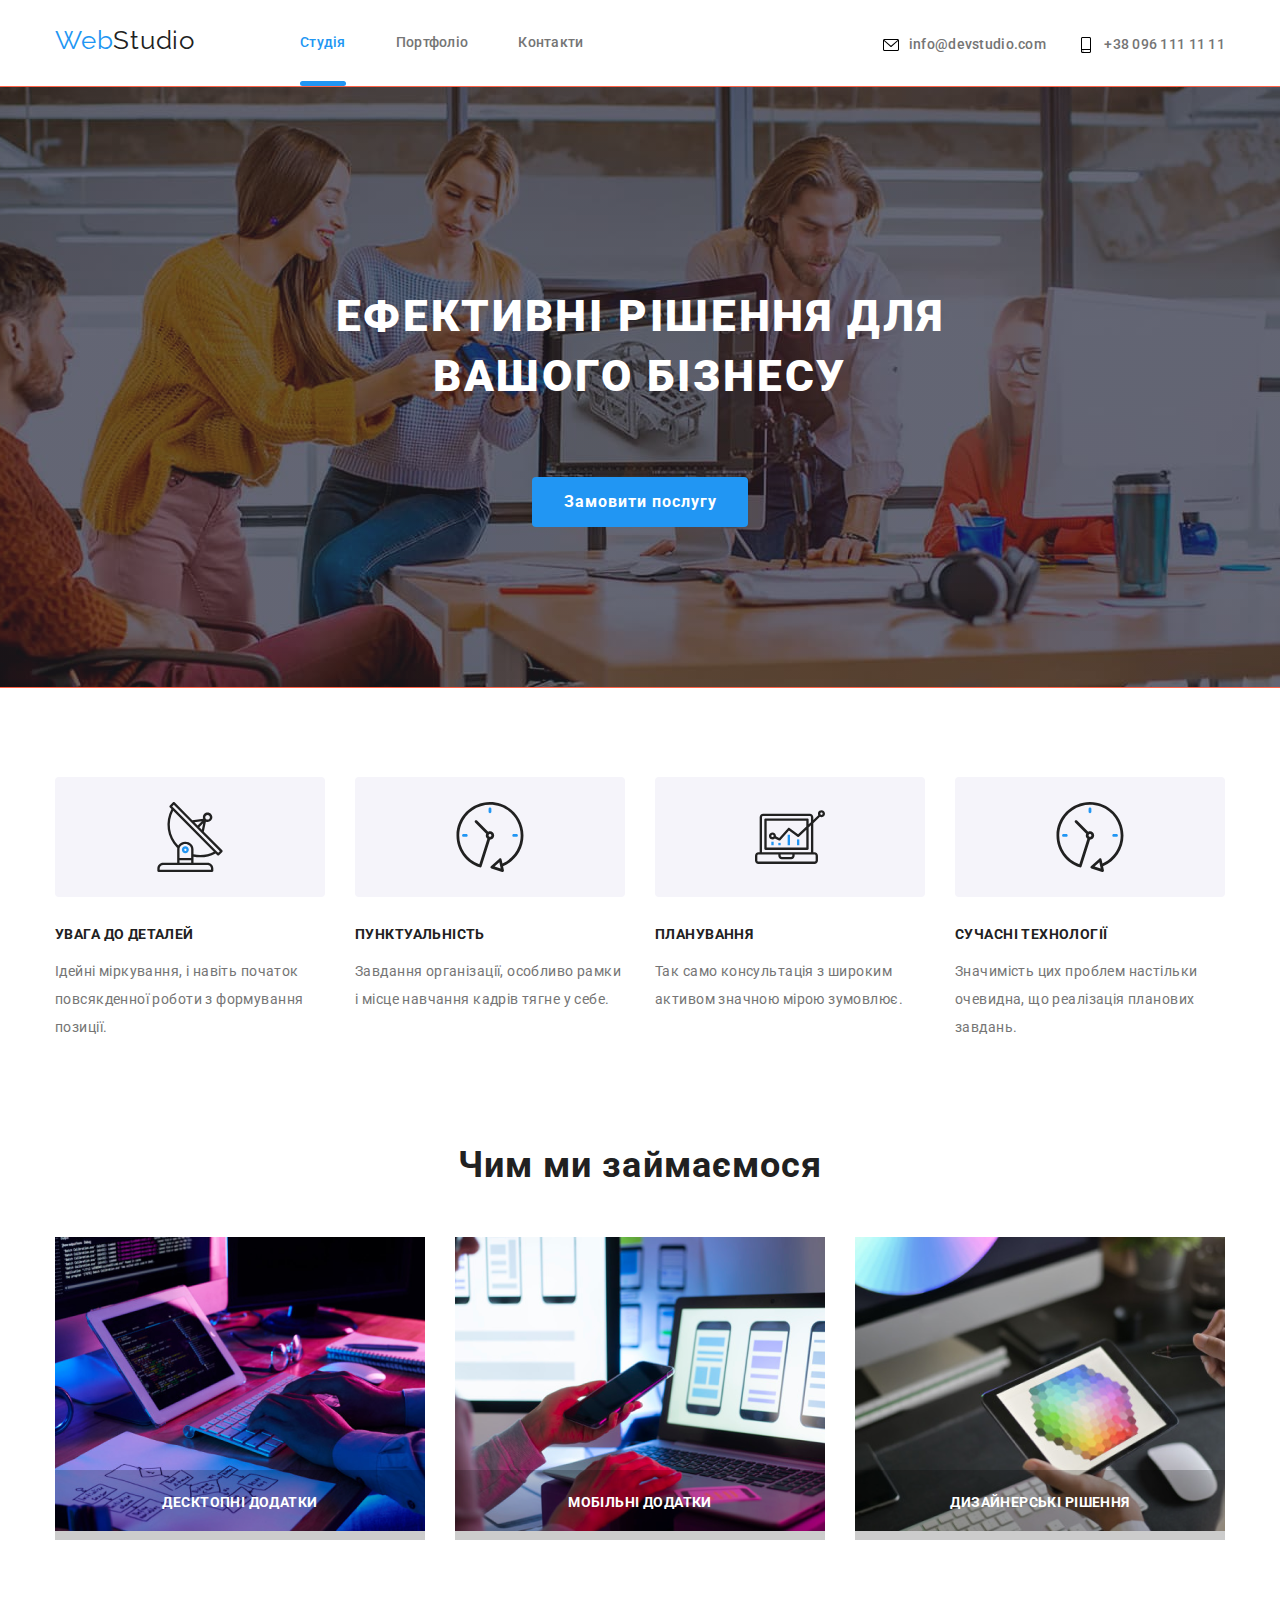
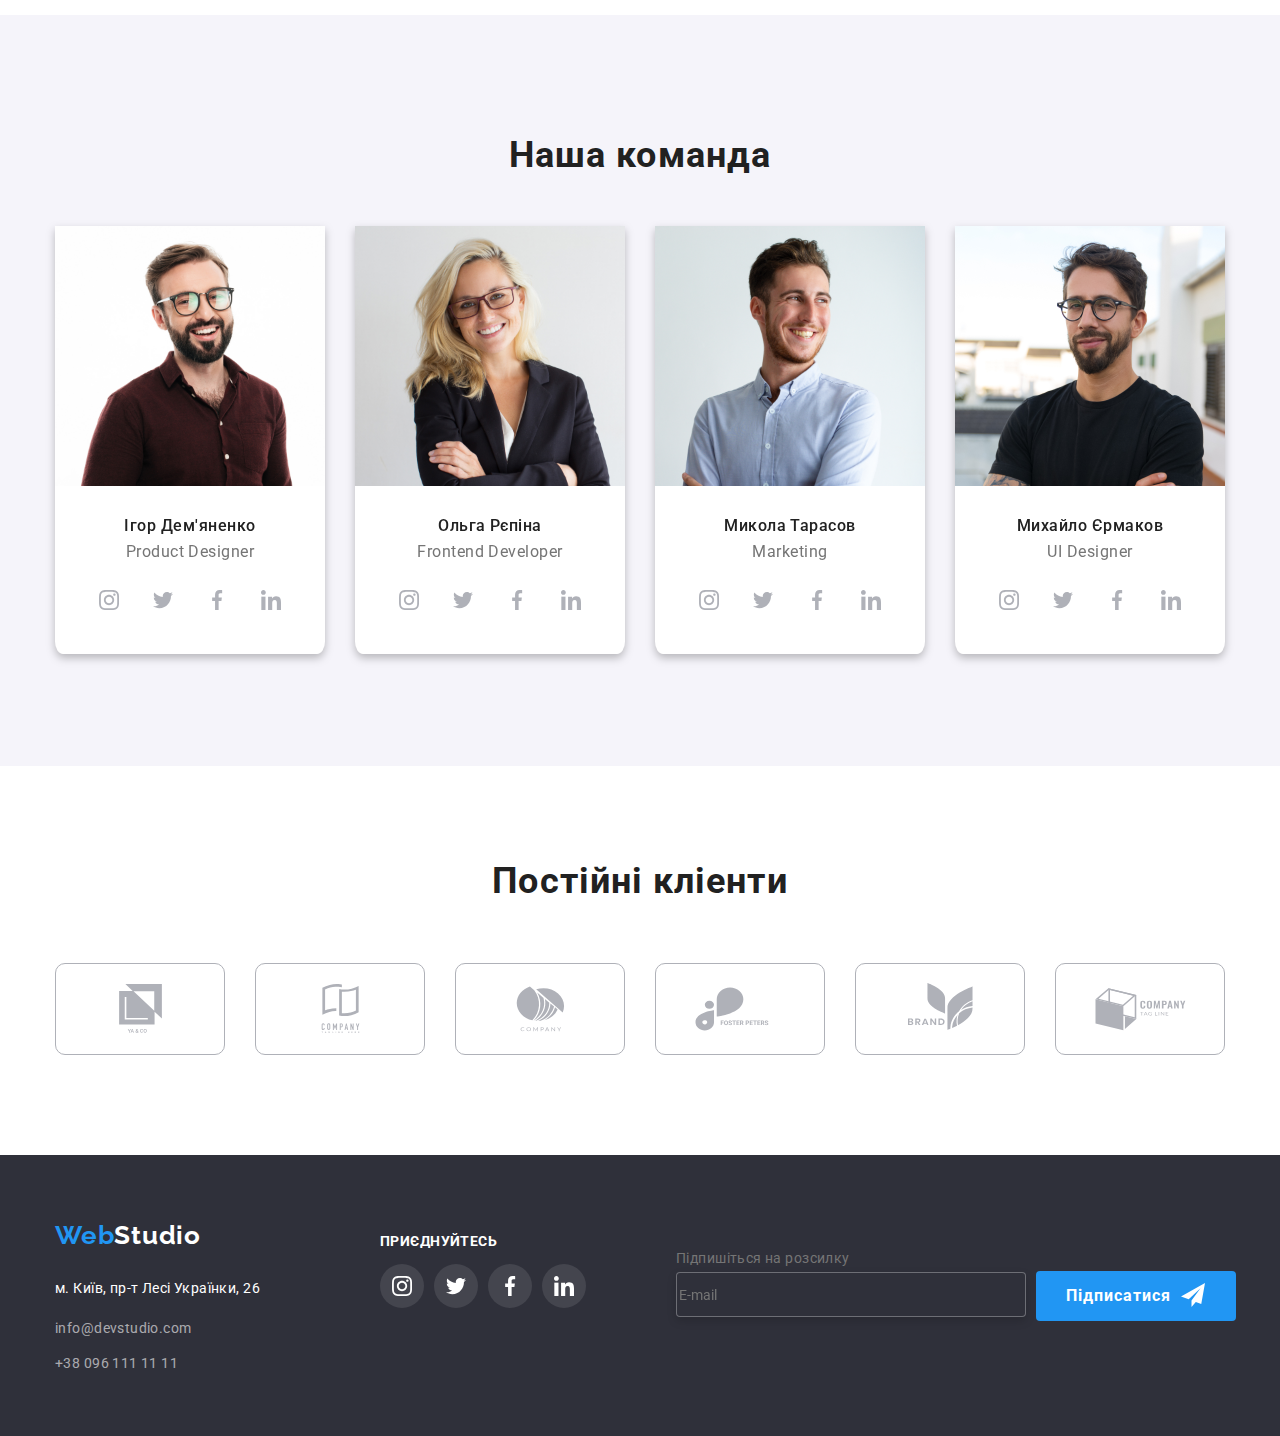
==== commit 4533c79e: "SASS" ====
--- a/index.html
+++ b/index.html
@@ -14,43 +14,47 @@
       rel="stylesheet"
       href="https://cdnjs.cloudflare.com/ajax/libs/modern-normalize/1.1.0/modern-normalize.min.css"
     />
-    <link rel="stylesheet" href="./css/index.css" />
+    <link rel="stylesheet" href="./css/main.min.css" />
     <title>WebStudio</title>
   </head>
   <body class="page">
     <!-- Шапка сайта -->
-    <header class="header">
-      <div class="head conteyner">
-        <nav class="headflex">
+    <header class="">
+      <div class="header">
+        <nav class="header-navigation">
           <a href="" class="logo">Web<span class="studio">Studio</span></a>
-          <ul class="nav list">
-            <li class="item">
-              <a class="link active" href="./index.html">Студія</a>
-            </li>
-            <li class="item">
-              <a class="link" href="./portfolio.html">Портфоліо</a>
-            </li>
-
-            <li class="item">
-              <a class="link" href="">Контакти</a>
+          <ul class="header-list">
+            <li class="header-item">
+              <a class="header-link header-link_active" href="./index.html"
+                >Студія</a
+              >
+            </li>
+            <li class="header-item">
+              <a class="header-link" href="./portfolio.html">Портфоліо</a>
+            </li>
+
+            <li class="header-item">
+              <a class="header-link" href="">Контакти</a>
             </li>
           </ul>
         </nav>
-        <ul class="mailphone-nav list">
-          <li class="svglink mrg">
-            <a href="" class="link">
-              <svg class="headicon">
-                <use href="./image/symbol-defs.svg#iconmail"></use>
-              </svg>
-            </a>
-            <a href="mailto:info@devstudio.com" class="link"
-              >info@devstudio.com</a
-            >
+        <ul class="contact">
+          <li class="contact-item contact-item__mrg">
+            <div class="contact-svglink">
+              <a href="" class="link">
+                <svg class="contact-icon">
+                  <use href="./image/symbol-defs.svg#iconmail"></use>
+                </svg>
+              </a>
+              <a href="mailto:info@devstudio.com" class="link"
+                >info@devstudio.com</a
+              >
+            </div>
           </li>
           <li>
-            <div class="svglink">
+            <div class="contact-svglink">
               <a href="" class="link">
-                <svg class="headicon">
+                <svg class="contact-icon">
                   <use href="./image/symbol-defs.svg#iconsmartphone"></use>
                 </svg>
               </a>
@@ -74,51 +78,51 @@
       <!--Особливості-->
 
       <section class="particularities">
-        <div class="conteyner">
+        <div class="particularities-conteyner">
           <!-- <h2 class="title">Особливості</h2> -->
-          <ul class="particularitys list">
-            <li class="item">
-              <div class="block">
-                <svg class="icon-antenna-one">
-                  <use href="./image/symbol-defs.svg#iconantenna "></use>
+          <ul class="particularitysList">
+            <li class="particularitysList-item">
+              <div class="particularitysList-block">
+                <svg class="icon-antenna">
+                  <!-- <use href="./image/symbol-defs.svg#iconantenna "></use> -->
                 </svg>
               </div>
-              <h3 class="title">УВАГА ДО ДЕТАЛЕЙ</h3>
+              <h3 class="particularitysList-title">УВАГА ДО ДЕТАЛЕЙ</h3>
               <p>
                 Ідейні міркування, і навіть початок повсякденної роботи з
                 формування позиції.
               </p>
             </li>
-            <li class="item one">
-              <div class="block">
-                <svg class="icon-clock-one">
-                  <use href="./image/symbol-defs.svg#iconclock"></use>
+            <li class="particularitysList-item">
+              <div class="particularitysList-block">
+                <svg class="icon-clock">
+                  <!-- <use href="./image/symbol-defs.svg#iconclock"></use> -->
                 </svg>
               </div>
-              <h3 class="title">ПУНКТУАЛЬНІСТЬ</h3>
+              <h3 class="particularitysList-title">ПУНКТУАЛЬНІСТЬ</h3>
               <p>
                 Завдання організації, особливо рамки і місце навчання кадрів
                 тягне у себе.
               </p>
             </li>
-            <li class="item two">
-              <div class="block">
-                <svg class="icon-comp">
-                  <use href="./image/symbol-defs.svg#icondiagram"></use>
+            <li class="particularitysList-item">
+              <div class="particularitysList-block">
+                <svg class="icon-diagram">
+                  <!-- <use href="./image/symbol-defs.svg#icondiagram"></use> -->
                 </svg>
               </div>
-              <h3 class="title">ПЛАНУВАННЯ</h3>
+              <h3 class="particularitysList-title">ПЛАНУВАННЯ</h3>
               <p>
                 Так само консультація з широким активом значною мірою зумовлює.
               </p>
             </li>
-            <li class="item three">
-              <div class="block">
-                <svg class="iconastronaut">
-                  <use href="./image/symbol-defs.svg#iconastronaut"></use>
+            <li class="particularitysList-item">
+              <div class="particularitysList-block">
+                <svg class="icon-clock">
+                  <!-- <use href="./image/symbol-defs.svg#iconastronaut"></use> -->
                 </svg>
               </div>
-              <h3 class="title">СУЧАСНІ ТЕХНОЛОГІЇ</h3>
+              <h3 class="particularitysList-title">СУЧАСНІ ТЕХНОЛОГІЇ</h3>
               <p class="no-margin">
                 Значимість цих проблем настільки очевидна, що реалізація
                 планових завдань.
@@ -128,10 +132,10 @@
         </div>
       </section>
       <!--Чим ми займаємося-->
-      <section class="section">
-        <div class="conteyner">
-          <h2 class="title">Чим ми займаємося</h2>
-          <ul class="what-we-do list">
+      <section class="whatAreWeDoing">
+        <div class="whatAreWeDoing-conteyner">
+          <h2 class="whatAreWeDoing-title">Чим ми займаємося</h2>
+          <ul class="whatWeDo-list">
             <li>
               <div class="card">
                 <img src="./image/img.png" alt="" width="370" height="294" />
@@ -167,275 +171,268 @@
         </div>
       </section>
       <!--Наша команда-->
-      <section class="section ourteam">
-        <div class="conteyner">
-          <h2 class="main-our-team-title">Наша команда</h2>
-          <ul class="ourteam list">
-            <div class="item">
-              <li>
-                <img src="./image/photo(1).jpg" alt="" width="270" />
-                <h3 class="title">Ігор Дем'яненко</h3>
-                <p class="text">Product Designer</p>
-                <ul class="menu list">
-                  <li>
-                    <a
-                      href="https://www.instagram.com/"
-                      class="btn"
-                      target="_blank"
-                      rel="noreferrer noopener"
-                      ><svg class="btn-icon">
-                        <use href="./image/symbol-defs.svg#iconinstagram"></use>
-                      </svg>
-                    </a>
-                  </li>
-                  <li>
-                    <a
-                      href="https://twitter.com/i/flow/login"
-                      class="btn"
-                      target="_blank"
-                      rel="noreferrer noopener"
-                      ><svg class="btn-icon">
-                        <use href="./image/symbol-defs.svg#icontwitter"></use>
-                      </svg>
-                    </a>
-                  </li>
-                  <li>
-                    <a
-                      href="https://ru-ru.facebook.com/login.php"
-                      class="btn"
-                      target="_blank"
-                      rel="noreferrer noopener"
-                      ><svg class="btn-icon">
-                        <use href="./image/symbol-defs.svg#iconfacebook"></use>
-                      </svg>
-                    </a>
-                  </li>
-                  <li>
-                    <a
-                      href="https://ua.linkedin.com/"
-                      class="btn"
-                      target="_blank"
-                      rel="noreferrer noopener"
-                    >
-                      <svg class="btn-icon">
-                        <use href="./image/symbol-defs.svg#iconlinkedin"></use>
-                      </svg>
-                    </a>
-                  </li>
-                </ul>
-              </li>
-            </div>
-
-            <div class="item">
-              <li>
-                <img src="./image/photo(2).jpg" alt="" width="270" />
-                <h3 class="title">Ольга Рєпіна</h3>
-                <p class="text">Frontend Developer</p>
-                <ul class="menu list">
-                  <li>
-                    <a
-                      href="https://www.instagram.com/"
-                      class="btn"
-                      target="_blank"
-                      rel="noreferrer noopener"
-                      ><svg class="btn-icon">
-                        <use href="./image/symbol-defs.svg#iconinstagram"></use>
-                      </svg>
-                    </a>
-                  </li>
-                  <li>
-                    <a
-                      href="https://twitter.com/i/flow/login"
-                      class="btn"
-                      target="_blank"
-                      rel="noreferrer noopener"
-                      ><svg class="btn-icon">
-                        <use href="./image/symbol-defs.svg#icontwitter"></use>
-                      </svg>
-                    </a>
-                  </li>
-                  <li>
-                    <a
-                      href="https://ru-ru.facebook.com/login.php"
-                      class="btn"
-                      target="_blank"
-                      rel="noreferrer noopener"
-                      ><svg class="btn-icon">
-                        <use href="./image/symbol-defs.svg#iconfacebook"></use>
-                      </svg>
-                    </a>
-                  </li>
-                  <li>
-                    <a
-                      href="https://ua.linkedin.com/"
-                      class="btn"
-                      target="_blank"
-                      rel="noreferrer noopener"
-                    >
-                      <svg class="btn-icon">
-                        <use href="./image/symbol-defs.svg#iconlinkedin"></use>
-                      </svg>
-                    </a>
-                  </li>
-                </ul>
-              </li>
-            </div>
-
-            <div class="item">
-              <li>
-                <img src="./image/photo(3).jpg" alt="" width="270" />
-                <h3 class="title">Микола Тарасов</h3>
-                <p class="text">Marketing</p>
-                <ul class="menu list">
-                  <li>
-                    <a
-                      href="https://www.instagram.com/"
-                      class="btn"
-                      target="_blank"
-                      rel="noreferrer noopener"
-                      ><svg class="btn-icon">
-                        <use href="./image/symbol-defs.svg#iconinstagram"></use>
-                      </svg>
-                    </a>
-                  </li>
-                  <li>
-                    <a
-                      href="https://twitter.com/i/flow/login"
-                      class="btn"
-                      target="_blank"
-                      rel="noreferrer noopener"
-                      ><svg class="btn-icon">
-                        <use href="./image/symbol-defs.svg#icontwitter"></use>
-                      </svg>
-                    </a>
-                  </li>
-                  <li>
-                    <a
-                      href="https://ru-ru.facebook.com/login.php"
-                      class="btn"
-                      target="_blank"
-                      rel="noreferrer noopener"
-                      ><svg class="btn-icon">
-                        <use href="./image/symbol-defs.svg#iconfacebook"></use>
-                      </svg>
-                    </a>
-                  </li>
-                  <li>
-                    <a
-                      href="https://ua.linkedin.com/"
-                      class="btn"
-                      target="_blank"
-                      rel="noreferrer noopener"
-                    >
-                      <svg class="btn-icon">
-                        <use href="./image/symbol-defs.svg#iconlinkedin"></use>
-                      </svg>
-                    </a>
-                  </li>
-                </ul>
-              </li>
-            </div>
-            <div class="item">
-              <li>
-                <img src="./image/photo(4).png" alt="" width="270" />
-                <h3 class="title">Михайло Єрмаков</h3>
-                <p class="tex">UI Designer</p>
-                <ul class="menu list">
-                  <li>
-                    <a
-                      href="https://www.instagram.com/"
-                      class="btn"
-                      target="_blank"
-                      rel="noreferrer noopener"
-                      ><svg class="btn-icon">
-                        <use href="./image/symbol-defs.svg#iconinstagram"></use>
-                      </svg>
-                    </a>
-                  </li>
-                  <li>
-                    <a
-                      href="https://twitter.com/i/flow/login"
-                      class="btn"
-                      target="_blank"
-                      rel="noreferrer noopener"
-                      ><svg class="btn-icon">
-                        <use href="./image/symbol-defs.svg#icontwitter"></use>
-                      </svg>
-                    </a>
-                  </li>
-                  <li>
-                    <a
-                      href="https://ru-ru.facebook.com/login.php"
-                      class="btn"
-                      target="_blank"
-                      rel="noreferrer noopener"
-                      ><svg class="btn-icon">
-                        <use href="./image/symbol-defs.svg#iconfacebook"></use>
-                      </svg>
-                    </a>
-                  </li>
-                  <li>
-                    <a
-                      href="https://ua.linkedin.com/"
-                      class="btn"
-                      target="_blank"
-                      rel="noreferrer noopener"
-                    >
-                      <svg class="btn-icon">
-                        <use href="./image/symbol-defs.svg#iconlinkedin"></use>
-                      </svg>
-                    </a>
-                  </li>
-                </ul>
-              </li>
-            </div>
+      <section class="ourteam">
+        <div class="ourteam-conteyner">
+          <h2 class="ourteam-title">Наша команда</h2>
+          <ul class="teamList">
+            <li class="teamList-item">
+              <img src="./image/photo(1).jpg" alt="" width="270" />
+              <h3 class="teamList-title">Ігор Дем'яненко</h3>
+              <p class="teamList-text">Product Designer</p>
+              <ul class="menu">
+                <li>
+                  <a
+                    href="https://www.instagram.com/"
+                    class="menu-link"
+                    target="_blank"
+                    rel="noreferrer noopener"
+                    ><svg class="menu-icon">
+                      <use href="./image/symbol-defs.svg#iconinstagram"></use>
+                    </svg>
+                  </a>
+                </li>
+                <li>
+                  <a
+                    href="https://twitter.com/i/flow/login"
+                    class="menu-link"
+                    target="_blank"
+                    rel="noreferrer noopener"
+                    ><svg class="menu-icon">
+                      <use href="./image/symbol-defs.svg#icontwitter"></use>
+                    </svg>
+                  </a>
+                </li>
+                <li>
+                  <a
+                    href="https://ru-ru.facebook.com/login.php"
+                    class="menu-link"
+                    target="_blank"
+                    rel="noreferrer noopener"
+                    ><svg class="menu-icon">
+                      <use href="./image/symbol-defs.svg#iconfacebook"></use>
+                    </svg>
+                  </a>
+                </li>
+                <li>
+                  <a
+                    href="https://ua.linkedin.com/"
+                    class="menu-link"
+                    target="_blank"
+                    rel="noreferrer noopener"
+                  >
+                    <svg class="menu-icon">
+                      <use href="./image/symbol-defs.svg#iconlinkedin"></use>
+                    </svg>
+                  </a>
+                </li>
+              </ul>
+            </li>
+
+            <li class="teamList-item">
+              <img src="./image/photo(2).jpg" alt="" width="270" />
+              <h3 class="teamList-title">Ольга Рєпіна</h3>
+              <p class="teamList-text">Frontend Developer</p>
+              <ul class="menu list">
+                <li>
+                  <a
+                    href="https://www.instagram.com/"
+                    class="menu-link"
+                    target="_blank"
+                    rel="noreferrer noopener"
+                    ><svg class="menu-icon">
+                      <use href="./image/symbol-defs.svg#iconinstagram"></use>
+                    </svg>
+                  </a>
+                </li>
+                <li>
+                  <a
+                    href="https://twitter.com/i/flow/login"
+                    class="menu-link"
+                    target="_blank"
+                    rel="noreferrer noopener"
+                    ><svg class="menu-icon">
+                      <use href="./image/symbol-defs.svg#icontwitter"></use>
+                    </svg>
+                  </a>
+                </li>
+                <li>
+                  <a
+                    href="https://ru-ru.facebook.com/login.php"
+                    class="menu-link"
+                    target="_blank"
+                    rel="noreferrer noopener"
+                    ><svg class="menu-icon">
+                      <use href="./image/symbol-defs.svg#iconfacebook"></use>
+                    </svg>
+                  </a>
+                </li>
+                <li>
+                  <a
+                    href="https://ua.linkedin.com/"
+                    class="menu-link"
+                    target="_blank"
+                    rel="noreferrer noopener"
+                  >
+                    <svg class="menu-icon">
+                      <use href="./image/symbol-defs.svg#iconlinkedin"></use>
+                    </svg>
+                  </a>
+                </li>
+              </ul>
+            </li>
+
+            <li class="teamList-item">
+              <img src="./image/photo(3).jpg" alt="" width="270" />
+              <h3 class="teamList-title">Микола Тарасов</h3>
+              <p class="teamList-text">Marketing</p>
+              <ul class="menu list">
+                <li>
+                  <a
+                    href="https://www.instagram.com/"
+                    class="menu-link"
+                    target="_blank"
+                    rel="noreferrer noopener"
+                    ><svg class="menu-icon">
+                      <use href="./image/symbol-defs.svg#iconinstagram"></use>
+                    </svg>
+                  </a>
+                </li>
+                <li>
+                  <a
+                    href="https://twitter.com/i/flow/login"
+                    class="menu-link"
+                    target="_blank"
+                    rel="noreferrer noopener"
+                    ><svg class="menu-icon">
+                      <use href="./image/symbol-defs.svg#icontwitter"></use>
+                    </svg>
+                  </a>
+                </li>
+                <li>
+                  <a
+                    href="https://ru-ru.facebook.com/login.php"
+                    class="menu-link"
+                    target="_blank"
+                    rel="noreferrer noopener"
+                    ><svg class="menu-icon">
+                      <use href="./image/symbol-defs.svg#iconfacebook"></use>
+                    </svg>
+                  </a>
+                </li>
+                <li>
+                  <a
+                    href="https://ua.linkedin.com/"
+                    class="menu-link"
+                    target="_blank"
+                    rel="noreferrer noopener"
+                  >
+                    <svg class="menu-icon">
+                      <use href="./image/symbol-defs.svg#iconlinkedin"></use>
+                    </svg>
+                  </a>
+                </li>
+              </ul>
+            </li>
+
+            <li class="teamList-item">
+              <img src="./image/photo(4).png" alt="" width="270" />
+              <h3 class="teamList-title">Михайло Єрмаков</h3>
+              <p class="teamList-text">UI Designer</p>
+              <ul class="menu">
+                <li>
+                  <a
+                    href="https://www.instagram.com/"
+                    class="menu-link"
+                    target="_blank"
+                    rel="noreferrer noopener"
+                    ><svg class="menu-icon">
+                      <use href="./image/symbol-defs.svg#iconinstagram"></use>
+                    </svg>
+                  </a>
+                </li>
+                <li>
+                  <a
+                    href="https://twitter.com/i/flow/login"
+                    class="menu-link"
+                    target="_blank"
+                    rel="noreferrer noopener"
+                    ><svg class="menu-icon">
+                      <use href="./image/symbol-defs.svg#icontwitter"></use>
+                    </svg>
+                  </a>
+                </li>
+                <li>
+                  <a
+                    href="https://ru-ru.facebook.com/login.php"
+                    class="menu-link"
+                    target="_blank"
+                    rel="noreferrer noopener"
+                    ><svg class="menu-icon">
+                      <use href="./image/symbol-defs.svg#iconfacebook"></use>
+                    </svg>
+                  </a>
+                </li>
+                <li>
+                  <a
+                    href="https://ua.linkedin.com/"
+                    class="menu-link"
+                    target="_blank"
+                    rel="noreferrer noopener"
+                  >
+                    <svg class="menu-icon">
+                      <use href="./image/symbol-defs.svg#iconlinkedin"></use>
+                    </svg>
+                  </a>
+                </li>
+              </ul>
+            </li>
           </ul>
         </div>
       </section>
     </main>
     <!-- Постійні кліенти -->
     <section class="client">
-      <div class="conteyner">
-        <h2 class="title">Постійні кліенти</h2>
-        <ul class="client list">
-          <li class="child">
-            <a class="clientblock" href="">
-              <svg class="iconclient">
+      <div class="client-conteyner">
+        <h2 class="client-title">Постійні кліенти</h2>
+        <ul class="clientList">
+          <li class="clientList-item">
+            <a class="" href="">
+              <svg class="clientList-icon">
                 <use href="./image/symbol-defs.svg#iconclientone"></use>
               </svg>
             </a>
           </li>
-          <li class="child">
-            <a class="clientblock" href="">
-              <svg class="iconclient">
+          <li class="clientList-item">
+            <a class="" href="">
+              <svg class="clientList-icon">
                 <use href="./image/symbol-defs.svg#iconclienttwo"></use>
               </svg>
             </a>
           </li>
-          <li class="child">
-            <a class="clientblock" href="">
-              <svg class="iconclient">
+          <li class="clientList-item">
+            <a class="" href="">
+              <svg class="clientList-icon">
                 <use href="./image/symbol-defs.svg#iconclientthree"></use>
               </svg>
             </a>
           </li>
-          <li class="child">
-            <a class="clientblock" href="">
-              <svg class="iconclientfour">
+          <li class="clientList-item">
+            <a class="" href="">
+              <svg class="clientList-iconfour">
                 <use href="./image/symbol-defs.svg#iconclientfour"></use>
               </svg>
             </a>
           </li>
-          <li class="child">
-            <a class="clientblock" href="">
-              <svg class="iconclientfive">
+          <li class="clientList-item">
+            <a class="" href="">
+              <svg class="clientList-iconfive">
                 <use href="./image/symbol-defs.svg#iconclientfive"></use>
               </svg>
             </a>
           </li>
-          <li class="child">
-            <a class="clientblock" href="">
-              <svg class="iconclientsix">
+          <li class="clientList-item">
+            <a class="" href="">
+              <svg class="clientList-iconsix">
                 <use href="./image/symbol-defs.svg#iconclientsix"></use>
               </svg>
             </a>
@@ -445,66 +442,68 @@
     </section>
     <!-- Футер-->
     <footer class="footer">
-      <div class="conteyner footer">
-        <div class="footone">
-          <p class="logo2">Web<span class="studio2">Studio</span></p>
+      <div class="footer-conteyner">
+        <div>
+          <p class="footerLogo">
+            Web<span class="footerLogo-studio">Studio</span>
+          </p>
           <address>
-            <p class="adrs">м. Київ, пр-т Лесі Українки, 26</p>
-
-            <ul class="adress list">
+            <p class="footerLogo-address">м. Київ, пр-т Лесі Українки, 26</p>
+
+            <ul class="addressList">
               <li>
-                <a class="mailphone" href="mailto:info@devstudio.com"
+                <a class="addressList-item" href="mailto:info@devstudio.com"
                   >info@devstudio.com</a
                 >
               </li>
-              <li class="mailphone">
-                <a class="mailphone" href="tel:+380961111111"
+              <li>
+                <a class="addressList-item margin" href="tel:+380961111111"
                   >+38 096 111 11 11</a
                 >
               </li>
             </ul>
           </address>
         </div>
-        <div class="foottwo">
-          <p class="footertext">Приєднуйтесь</p>
-          <ul class="footer list">
-            <li class="icon">
+        <div class="join">
+          <p class="join-text">Приєднуйтесь</p>
+          <ul class="linkList">
+            <li class="linkList-icon">
               <a
                 href=" https://www.instagram.com/"
                 target="_blank"
                 rel="noreferrer noopener"
                 target="_blank"
                 rel="noreferrer noopener"
-                ><svg class="icon-one">
+                ><svg class="linkList-svg">
                   <use href="./image/symbol-defs.svg#iconinstagram"></use>
                 </svg>
               </a>
             </li>
-            <li class="icon">
+            <li class="linkList-icon">
               <a
                 href=" https://twitter.com/i/flow/login"
                 target="_blank"
                 rel="noreferrer noopener"
                 target="_blank"
                 rel="noreferrer noopener"
-                ><svg class="icon-two">
+                ><svg class="linkList-svg">
                   <use href="./image/symbol-defs.svg#icontwitter"></use>
                 </svg>
               </a>
             </li>
-            <li class="icon">
+            <li class="linkList-icon">
               <a
                 href="https://ru-ru.facebook.com/login.php"
                 target="_blank"
                 rel="noreferrer noopener"
                 target="_blank"
                 rel="noreferrer noopener"
-                ><svg class="icon-three">
+                ><svg class="linkList-svg">
                   <use href="./image/symbol-defs.svg#iconfacebook"></use>
                 </svg>
               </a>
             </li>
-            <li class="icon">
+            <li class="linkList-icon">
               <a
                 href="https://ua.linkedin.com/"
                 target="_blank"
@@ -512,38 +511,38 @@
                 target="_blank"
                 rel="noreferrer noopener"
               >
-                <svg class="icon-four">
+                <svg class="linkList-svg">
                   <use href="./image/symbol-defs.svg#iconlinkedin"></use>
                 </svg>
               </a>
             </li>
           </ul>
         </div>
-        <div class="mailformdiv">
-          <form class="footer-form" action="">
+        <div class="formDiv">
+          <form class="formDiv-form" action="">
             <label for="email">Підпишіться на розсилку</label>
             <input type="email" name="email" id="email" placeholder="E-mail" />
           </form>
-          <button class="button-form">Підписатися</button>
+          <button class="formDiv-button">Підписатися</button>
         </div>
       </div>
     </footer>
     <!-- Модальне вікно -->
     <div class="backdrop is-hidden" data-backdrop>
       <div class="modal">
-        <button class="close" data-close-modal>
-          <svg class="iconvector">
+        <button class="modal-close" data-close-modal>
+          <svg class="modal-iconClose">
             <use href="./image/symbol-defstwo.svg#iconVector"></use>
           </svg>
         </button>
-
         <b class="modal-title">Залиште свої дані, ми вам передзвонимо</b>
+
         <form class="form" action="" autocomplete="on">
           <div class="form-field">
             <input placeholder=" " type="name" name="name" id="name" />
             <label class="textlebel" for="name">Ім'я</label>
 
-            <svg class="iconvectortwo">
+            <svg class="form-icon">
               <use href="./image/symbol-defstwo.svg#iconpeopleform"></use>
             </svg>
           </div>
@@ -552,7 +551,7 @@
             <input placeholder=" " type="tel" name="tel" id="tel" />
             <label class="textlebel" for="tel">Телефон</label>
 
-            <svg class="iconvectortwo">
+            <svg class="form-icon">
               <use href="./image/symbol-defstwo.svg#iconphoneform"></use>
             </svg>
           </div>
@@ -560,33 +559,28 @@
             <input placeholder=" " type="email" name="email" id="email" />
             <label class="textlebel" for="email">Пошта</label>
 
-            <svg class="iconvectortwo">
+            <svg class="form-icon">
               <use href="./image/symbol-defstwo.svg#iconemailform"></use>
             </svg>
           </div>
-          <div class="form-field-two">
+          <div class="formFieldTwo">
             <textarea
-              class="text"
+              class="formFieldTwo-text"
               name=""
               id="coment"
               cols="30"
               rows="5"
             ></textarea>
-            <label class="coment" for="coment"> Коментар </label>
+            <label class="formFieldTwo-coment" for="coment"> Коментар </label>
           </div>
-          <label class="check" for="checkbox">
-            <input
-              class="checkbox"
-              type="checkbox"
-              name="checkbox"
-              id="checkbox"
-            />
-            <span class="customcheckbox"></span>
+          <label class="checkbox" for="checkbox">
+            <input class="" type="checkbox" name="checkbox" id="checkbox" />
+            <span class="checkbox-custom"></span>
             Погоджуюся з розсилкою та приймаю
-            <a class="colorlink" href="">Умови договору</a></label
+            <a class="checkbox-link" href="">Умови договору</a></label
           >
 
-          <button class="modalbutton" type="submit">Відправити</button>
+          <button class="modal-button" type="submit">Відправити</button>
         </form>
       </div>
     </div>
--- a/css/main.min.css
+++ b/css/main.min.css
@@ -0,0 +1 @@
+.footer-conteyner,.client-conteyner,.ourteam-conteyner,.whatAreWeDoing-conteyner,.particularities-conteyner,.header{width:1170px;margin-left:auto;margin-right:auto}body{color:#757575;font-family:Roboto,sans-serif;font-weight:400;font-size:14px;line-height:2;letter-spacing:.03em}.button{color:#fff;background-color:#2196f3;width:216px;height:50px;left:692px;top:430px;font-weight:700;font-size:16px;line-height:1.87;text-align:center;margin-left:auto;margin-right:auto;display:block;cursor:pointer;border:none;border-radius:4px;letter-spacing:1px}.linkList,.addressList,.clientList,.menu,.teamList,.whatWeDo-list,.particularitysList,.contact,.header-list{list-style:none;margin-top:0;margin-bottom:0;padding-left:0}.no-margin{margin-bottom:0}.header{display:-webkit-box;display:-ms-flexbox;display:flex;padding-top:25px;padding-bottom:0px;-webkit-box-align:baseline;-ms-flex-align:baseline;align-items:baseline;border-bottom:1px solid #ececec}.header-navigation{display:-webkit-box;display:-ms-flexbox;display:flex;text-align:center}.header-list{display:-webkit-box;display:-ms-flexbox;display:flex;margin-left:105px;margin-top:3px}.header-item:not(:first-child){margin-left:50px}.header-link{text-decoration:none;font-family:"Roboto";font-style:normal;font-weight:500;font-size:14px;line-height:1.14;letter-spacing:.02em;color:#757575}.header-link:hover,.header-link:focus{color:#2196f3}.header-link_active{display:inline-block;color:#2196f3;margin-right:0}.header-link_active:after{display:block;content:"";width:100%;height:5px;background-color:#2196f3;border-radius:3px;margin-top:30px;margin-bottom:0}.contact{display:-webkit-box;display:-ms-flexbox;display:flex;margin-left:auto;-webkit-box-align:center;-ms-flex-align:center;align-items:center}.contact-item{display:-webkit-box;display:-ms-flexbox;display:flex;-webkit-box-align:end;-ms-flex-align:end;align-items:flex-end}.contact-item__mrg{margin-right:30px}.contact-icon{display:-webkit-inline-box;display:-ms-inline-flexbox;display:inline-flex;padding:0;vertical-align:middle;width:20px;height:16px;margin-right:5px;vertical-align:center}.contact-svglink:hover>a{color:#2196f3;fill:#2196f3}.logo{text-decoration:none;font-family:Raleway,sans-serif;font-size:26px;line-height:1.17;letter-spacing:.03em;color:#2196f3}.studio{text-decoration:none;font-family:Raleway,sans-serif;font-size:26px;line-height:1.17;letter-spacing:.03em;color:#212121}.link{text-decoration:none;font-family:"Roboto";font-style:normal;font-weight:500;font-size:14px;line-height:1.14;letter-spacing:.02em;color:#757575}.link:hover,.list .link:focus{color:#2196f3}.link.active{display:inline-block;color:#2196f3;margin-right:0}.hero{background-color:#212121;max-width:1660px;height:600px;margin-left:auto;margin-right:auto;outline:1px solid tomato;background-image:-webkit-gradient(linear, left top, right top, from(rgba(47, 48, 58, 0.4)), to(rgba(47, 48, 58, 0.4))),url("../image/hero.jpg");background-image:linear-gradient(to right, rgba(47, 48, 58, 0.4), rgba(47, 48, 58, 0.4)),url("../image/hero.jpg");background-repeat:no-repeat;background-position:center;background-size:cover}.hero-title{color:#fff;font-weight:900;font-size:44px;line-height:1.36;padding-top:200px;text-align:center;letter-spacing:.06em;text-transform:uppercase;margin-top:0;margin-bottom:70px}.conteyner.hero{text-align:center;margin-top:0;margin-bottom:0}.conteyner>.title{text-align:center;margin-top:0;margin-bottom:0px}.particularitys.list{display:-webkit-box;display:-ms-flexbox;display:flex;padding-bottom:90px;padding-top:90px}.particularitys .item{margin-right:30px}.block{display:-webkit-box;display:-ms-flexbox;display:flex;height:120px;width:270px;background:#f5f4fa;border-radius:4px;-ms-flex-pack:distribute;justify-content:space-around}.icon-antenna-one{margin-top:25px;width:70px;height:70px}.icon-clock-one{margin-top:25px;width:70px;height:70px}.icon-comp{margin-top:25px;width:70px;height:70px}.iconastronaut{margin-top:25px;width:70px;height:70px}.list .title{color:#212121;font-weight:700;font-size:14px;line-height:1.14;letter-spacing:.03em;text-transform:uppercase;margin-top:30px;margin-bottom:0}.particularitysList{display:-webkit-box;display:-ms-flexbox;display:flex;padding-bottom:90px;padding-top:90px}.particularitysList-title{color:#212121;font-weight:700;font-size:14px;line-height:1.14;letter-spacing:.03em;text-transform:uppercase;margin-top:30px;margin-bottom:0}.particularitysList-item{margin-right:30px}.particularitysList-block{display:-webkit-box;display:-ms-flexbox;display:flex;height:120px;width:270px;background:#f5f4fa;border-radius:4px;-ms-flex-pack:distribute;justify-content:space-around;-webkit-box-align:center;-ms-flex-align:center;align-items:center}.icon-antenna{background-image:url(/image/antenna.svg);background-repeat:no-repeat;background-size:contain;-webkit-box-align:center;-ms-flex-align:center;align-items:center;vertical-align:center;width:70px;height:70px}.icon-clock{background-image:url(/image/clock.svg);background-repeat:no-repeat;background-size:contain;-webkit-box-align:center;-ms-flex-align:center;align-items:center;vertical-align:center;width:70px;height:70px}.icon-diagram{background-image:url(/image/diagram.svg);background-repeat:no-repeat;background-size:contain;-webkit-box-align:center;-ms-flex-align:center;align-items:center;vertical-align:center;width:70px;height:70px}.icon-clock{background-image:url(/image/clock.svg);background-repeat:no-repeat;background-size:contain;-webkit-box-align:center;-ms-flex-align:center;align-items:center;vertical-align:center;width:70px;height:70px}.whatWeDo-list{display:-webkit-box;display:-ms-flexbox;display:flex;-webkit-box-pack:justify;-ms-flex-pack:justify;justify-content:space-between;margin-top:50px;padding-bottom:75px}.whatAreWeDoing-title{color:#212121;font-weight:700;font-size:36px;line-height:1.16;letter-spacing:.03em;margin-top:0;margin-bottom:0;text-align:center}.card{position:relative}.decorblock{background-color:rgba(0,0,0,.2);width:370px;height:70px;margin:0;padding:0;text-align:center;position:absolute;bottom:0}.textcard{margin-top:0;font-family:Roboto;font-weight:700;font-size:14px;line-height:16px;line-height:1;vertical-align:Top;letter-spacing:3%;fill:Solid;color:#fff;text-transform:uppercase;padding-top:25px}.ourteam{background:#f5f4fa;padding-top:90px}.ourteam-title{color:#212121;font-weight:700;font-size:36px;line-height:1.16;letter-spacing:.03em;margin-bottom:50px;text-align:center}.teamList{display:-webkit-box;display:-ms-flexbox;display:flex;-ms-flex-wrap:wrap;flex-wrap:wrap}.teamList-item{width:270px;height:428px;text-align:center;margin-bottom:112px;background-color:#fff;border-radius:3%;-webkit-filter:drop-shadow(0px 4px 4px rgba(0, 0, 0, 0.25));filter:drop-shadow(0px 4px 4px rgba(0, 0, 0, 0.25))}.teamList-item:not(:nth-child(4n)){margin-right:30px}.teamList-title{color:#212121;font-weight:500;font-size:16px;line-height:1.14px;letter-spacing:.03em;margin-top:30px;margin-bottom:0}.teamList-text{font-weight:400;font-size:16px;line-height:1.2;letter-spacing:.03em;display:block}.menu{display:-webkit-box;display:-ms-flexbox;display:flex;background-color:rgba(0,0,0,0);width:207px;margin-left:auto;margin-right:auto;margin-top:15px;margin-bottom:15px}.menu-link{display:inline-block;width:44px;height:44px;background-color:rgba(255,255,255,.1);border-radius:50%;text-align:center;fill:#afb1b8;background-color:rgba(0,0,0,0)}.menu-link:not(:nth-last-child(4n)){margin-right:10px}.menu-link:hover{fill:#fff;background-color:#2196f3}.menu-icon{width:20px;height:20px;margin-bottom:12px;margin-top:12px}.client-title{color:#212121;font-weight:700;font-size:36px;line-height:1.16;letter-spacing:.03em;margin-top:0;margin-bottom:0;text-align:center;padding-top:95px}.clientList{display:-webkit-box;display:-ms-flexbox;display:flex;-ms-flex-wrap:wrap;flex-wrap:wrap;margin-top:60px;padding-bottom:100px}.clientList-item{display:block;height:92px;width:170px;border-radius:10px;border:1px solid #afb1b8}.clientList-item:hover{border-color:#2196f3}.clientList-item:not(:nth-child(6n)){margin-right:30px}.clientList-icon{display:block;margin-top:20px;margin-right:auto;margin-left:auto;width:53px;height:49px;fill:#afb1b8}.clientList-item:hover .clientList-icon{fill:#2196f3}.clientList-iconfour{display:-webkit-box;display:-ms-flexbox;display:flex;margin-right:auto;margin-left:auto;width:105px;height:90px;fill:#afb1b8}.clientList-item:hover .clientList-iconfour{fill:#2196f3}.clientList-iconfive{display:-webkit-box;display:-ms-flexbox;display:flex;margin-right:auto;margin-left:auto;margin-top:10px;width:95px;height:65px;fill:#afb1b8}.clientList-item:hover .clientList-iconfive{fill:#2196f3}.clientList-iconsix{display:-webkit-box;display:-ms-flexbox;display:flex;margin-right:auto;margin-left:auto;width:105px;height:90px;fill:#afb1b8}.clientList-item:hover .clientList-iconsix{fill:#2196f3}.footer{background-color:#2f303a}.footer-conteyner{display:-webkit-box;display:-ms-flexbox;display:flex;padding-top:65px}.footerLogo{color:#2196f3;font-family:Raleway,sans-serif;font-weight:700;font-size:26px;line-height:1.2;letter-spacing:.03em;margin-top:0;margin-bottom:0}.footerLogo-studio{color:#fff;background-color:var(--title-text-color);font-weight:700;font-size:26px;line-height:1.2;letter-spacing:.03em;margin-top:0;margin-bottom:0}.footerLogo-address{color:#fff;font-family:"Roboto";font-style:normal;font-weight:400;font-size:1.71;line-height:24px;letter-spacing:.03em;margin-top:25px}.addressList{margin-left:auto;margin-bottom:60px;width:230px}.addressList-item{font-family:"Roboto";font-style:normal;color:rgba(255,255,255,.6);font-weight:400;font-size:14px;line-height:1.71;letter-spacing:.03em;text-decoration:none}.addressList-item:hover{color:#2196f3}.addressList .margin{display:block;margin-top:10px}.join-text{font-family:"Roboto";font-style:normal;font-weight:700;font-size:14px;line-height:1.14;letter-spacing:.03em;text-transform:uppercase;color:#fff;margin-left:95px}.linkList{display:-webkit-box;display:-ms-flexbox;display:flex;margin-left:95px}.linkList-icon{display:inline-block;width:44px;height:44px;background-color:rgba(255,255,255,.1);border-radius:50%;text-align:center}.linkList-icon:hover{background-color:#2196f3}.linkList-icon:not(:nth-child(4n)){margin-right:10px}.linkList-svg{width:20px;height:20px;margin-bottom:12px;margin-top:12px;fill:#fff}.formDiv{display:-webkit-box;display:-ms-flexbox;display:flex;-webkit-box-align:center;-ms-flex-align:center;align-items:center;margin-bottom:95px}.formDiv-form{display:-webkit-box;display:-ms-flexbox;display:flex;-webkit-box-orient:vertical;-webkit-box-direction:normal;-ms-flex-direction:column;flex-direction:column;margin-left:90px}.formDiv-form input{height:45px;width:350px;background-color:#2f303a;border:1px solid rgba(255,255,255,.3);-webkit-filter:drop-shadow(0px 4px 4px rgba(0, 0, 0, 0.15));filter:drop-shadow(0px 4px 4px rgba(0, 0, 0, 0.15));border-radius:4px}.formDiv-button{color:#fff;background-color:#2196f3;width:200px;height:50px;left:692px;top:430px;font-weight:700;font-size:16px;line-height:1.87;cursor:pointer;border:none;border-radius:4px;letter-spacing:.06em;display:-webkit-box;display:-ms-flexbox;display:flex;margin-left:10px;margin-top:30px;-webkit-box-align:center;-ms-flex-align:center;align-items:center;-webkit-box-pack:center;-ms-flex-pack:center;justify-content:center}.formDiv-button::after{content:"";display:block;height:25px;width:25px;background-color:var(--accent-color);background-image:url(../image/icon\ send.svg);background-repeat:no-repeat;margin-left:10px}.backdrop{position:fixed;top:0;left:0;width:100%;height:100%;background-color:rgba(68,65,65,.5);opacity:1;-webkit-transition:opacity 250ms cubic-bezier(0.4, 0, 0.2, 1);transition:opacity 250ms cubic-bezier(0.4, 0, 0.2, 1)}.backdrop.is-hidden{opacity:0;pointer-events:none}.backdrop.is-hidden .modal{-webkit-transform:translate(-50%, -50%) scale(1.1);transform:translate(-50%, -50%) scale(1.1);opacity:0}.modal{position:absolute;top:50%;left:50%;background-color:#fff;width:530px;height:580px;opacity:1;-webkit-transform:translate(-50%, -50%) scale(1);transform:translate(-50%, -50%) scale(1);-webkit-transition:opacity 250ms cubic-bezier(0.4, 0, 0.2, 1),-webkit-transform 250ms cubic-bezier(0.4, 0, 0.2, 1);transition:opacity 250ms cubic-bezier(0.4, 0, 0.2, 1),-webkit-transform 250ms cubic-bezier(0.4, 0, 0.2, 1);transition:transform 250ms cubic-bezier(0.4, 0, 0.2, 1),opacity 250ms cubic-bezier(0.4, 0, 0.2, 1);transition:transform 250ms cubic-bezier(0.4, 0, 0.2, 1),opacity 250ms cubic-bezier(0.4, 0, 0.2, 1),-webkit-transform 250ms cubic-bezier(0.4, 0, 0.2, 1)}.modal-button{position:absolute;bottom:-20%;left:50%;-webkit-transform:translate(-50%, -50%);transform:translate(-50%, -50%);color:#fff;background-color:#2196f3;width:216px;height:50px;font-weight:700;font-size:16px;line-height:1.87;text-align:center;margin-left:auto;margin-right:auto;display:block;cursor:pointer;border:none;border-radius:4px;letter-spacing:1px}.modal-close{border:1px solid rgba(0,0,0,.1);background-color:#fff;position:absolute;width:30px;height:30px;top:5px;right:5px;border-radius:50%;cursor:pointer}.modal-iconClose{display:inline-block;width:12px;height:12px;fill:#212121;text-align:center;vertical-align:middle}.modal-close:hover .modal-iconClose{fill:#2196f3}.modal-title{display:block;width:100%;margin-left:auto;margin-right:auto;margin-top:40px;font-family:"Roboto";font-style:normal;font-weight:700;font-size:20px;line-height:23px;text-align:center;letter-spacing:.03em;margin-bottom:35px}.form{position:relative;width:450px;height:400px;margin-left:auto;margin-right:auto}.form-field{display:block;width:100%;outline:none;margin-bottom:35px;-webkit-box-orient:vertical;-webkit-box-direction:normal;-ms-flex-direction:column;flex-direction:column;position:relative}.form-field input{display:inline block;margin:0;padding:10px;padding-left:30px;border-radius:3px;border:2px solid gray;outline:none;width:100%}.form-field .textlebel{margin-bottom:5px;position:absolute;left:35px;top:50%;-webkit-transform:translatey(-50%);transform:translatey(-50%);-webkit-transition:-webkit-transform 250ms cubic-bezier(0.4, 0, 0.2, 1);transition:-webkit-transform 250ms cubic-bezier(0.4, 0, 0.2, 1);transition:transform 250ms cubic-bezier(0.4, 0, 0.2, 1);transition:transform 250ms cubic-bezier(0.4, 0, 0.2, 1), -webkit-transform 250ms cubic-bezier(0.4, 0, 0.2, 1)}.form-field input:focus{outline:none;border:2px solid #2196f3}.form-field input:not(:-moz-placeholder-shown)+.textlebel{transform:translate(-25px, -50px)}.form-field input:not(:-ms-input-placeholder)+.textlebel{transform:translate(-25px, -50px)}.form-field input:focus+.textlebel,.form-field input:not(:placeholder-shown)+.textlebel{-webkit-transform:translate(-25px, -50px);transform:translate(-25px, -50px)}.form-icon{display:inline-block;width:15px;height:15px;fill:#212121;text-align:center;position:absolute;left:5px;top:50%;-webkit-transform:translateY(-50%);transform:translateY(-50%);margin-left:5px;pointer-events:none}.form-field:focus-within>.form-icon{fill:#2196f3}.formFieldTwo{display:-webkit-box;display:-ms-flexbox;display:flex;-webkit-box-orient:vertical;-webkit-box-direction:normal;-ms-flex-direction:column;flex-direction:column;position:relative}.formFieldTwo-text{border:2px solid gray;border-radius:4px;resize:none}.formFieldTwo textarea:focus{outline:none;border:2px solid #2196f3}.formFieldTwo-coment{position:absolute;top:0;left:10px;-webkit-transform:translateY(0);transform:translateY(0);-webkit-transition:-webkit-transform 250ms cubic-bezier(0.4, 0, 0.2, 1);transition:-webkit-transform 250ms cubic-bezier(0.4, 0, 0.2, 1);transition:transform 250ms cubic-bezier(0.4, 0, 0.2, 1);transition:transform 250ms cubic-bezier(0.4, 0, 0.2, 1), -webkit-transform 250ms cubic-bezier(0.4, 0, 0.2, 1)}.form-field input:not(:-moz-placeholder-shown)+.formFieldTwo-coment{transform:translateY(-30px)}.form-field input:not(:-ms-input-placeholder)+.formFieldTwo-coment{transform:translateY(-30px)}.formFieldTwo textarea:focus+.formFieldTwo-coment,.form-field input:not(:placeholder-shown)+.formFieldTwo-coment{-webkit-transform:translateY(-30px);transform:translateY(-30px)}.checkbox{display:-webkit-box;display:-ms-flexbox;display:flex;-webkit-box-align:center;-ms-flex-align:center;align-items:center;margin-top:25px}.checkbox input{-webkit-appearance:none;-moz-appearance:none;appearance:none}.checkbox input:checked+.checkbox-custom{background-color:#2196f3;background-image:url(../image/iconcheck.svg);background-repeat:no-repeat;border:2px solid rgba(0,0,0,0);background-size:contain;background-origin:border-box;overflow:hidden;padding-top:2px}.checkbox-custom{display:-webkit-box;display:-ms-flexbox;display:flex;-webkit-box-align:baseline;-ms-flex-align:baseline;align-items:baseline;width:15px;height:15px;border-radius:3px;border:2px solid gray;margin-right:5px;margin-left:10px}.checkbox-link{color:#2196f3}/*# sourceMappingURL=main.min.css.map */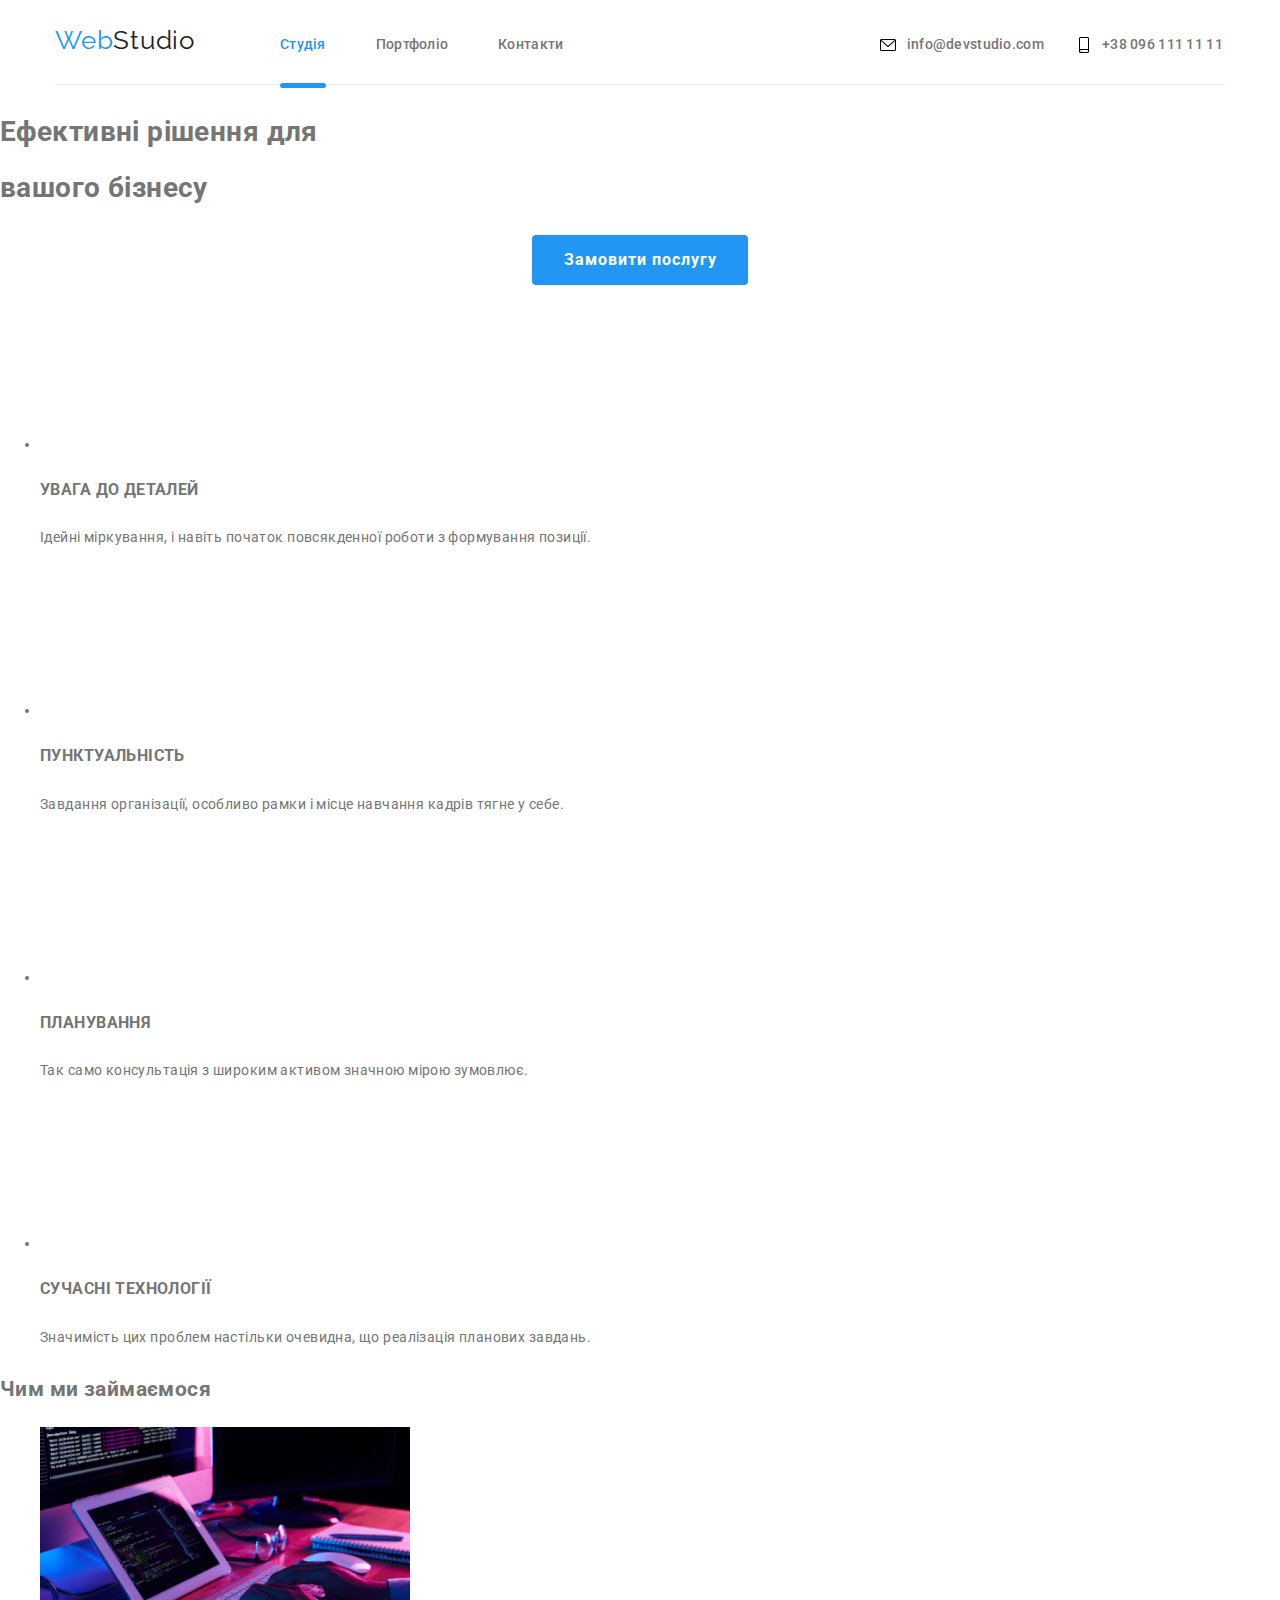
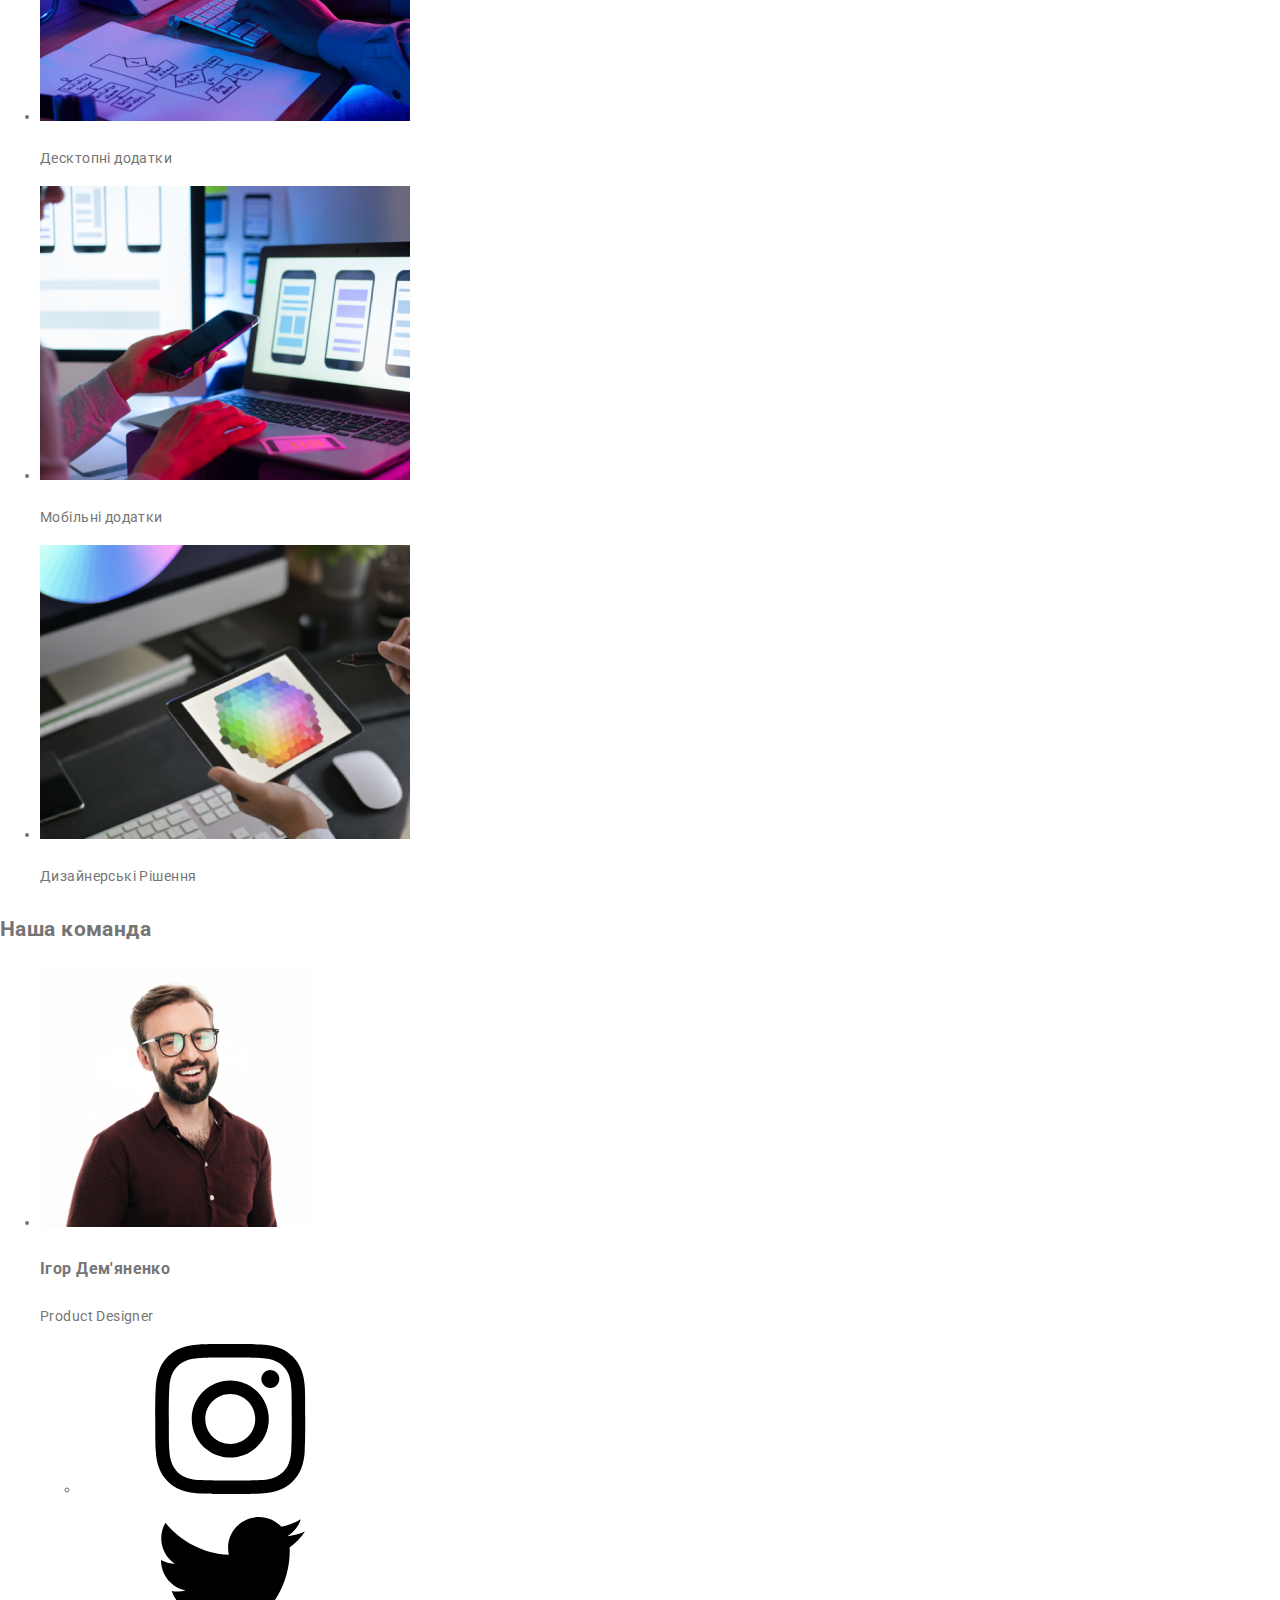
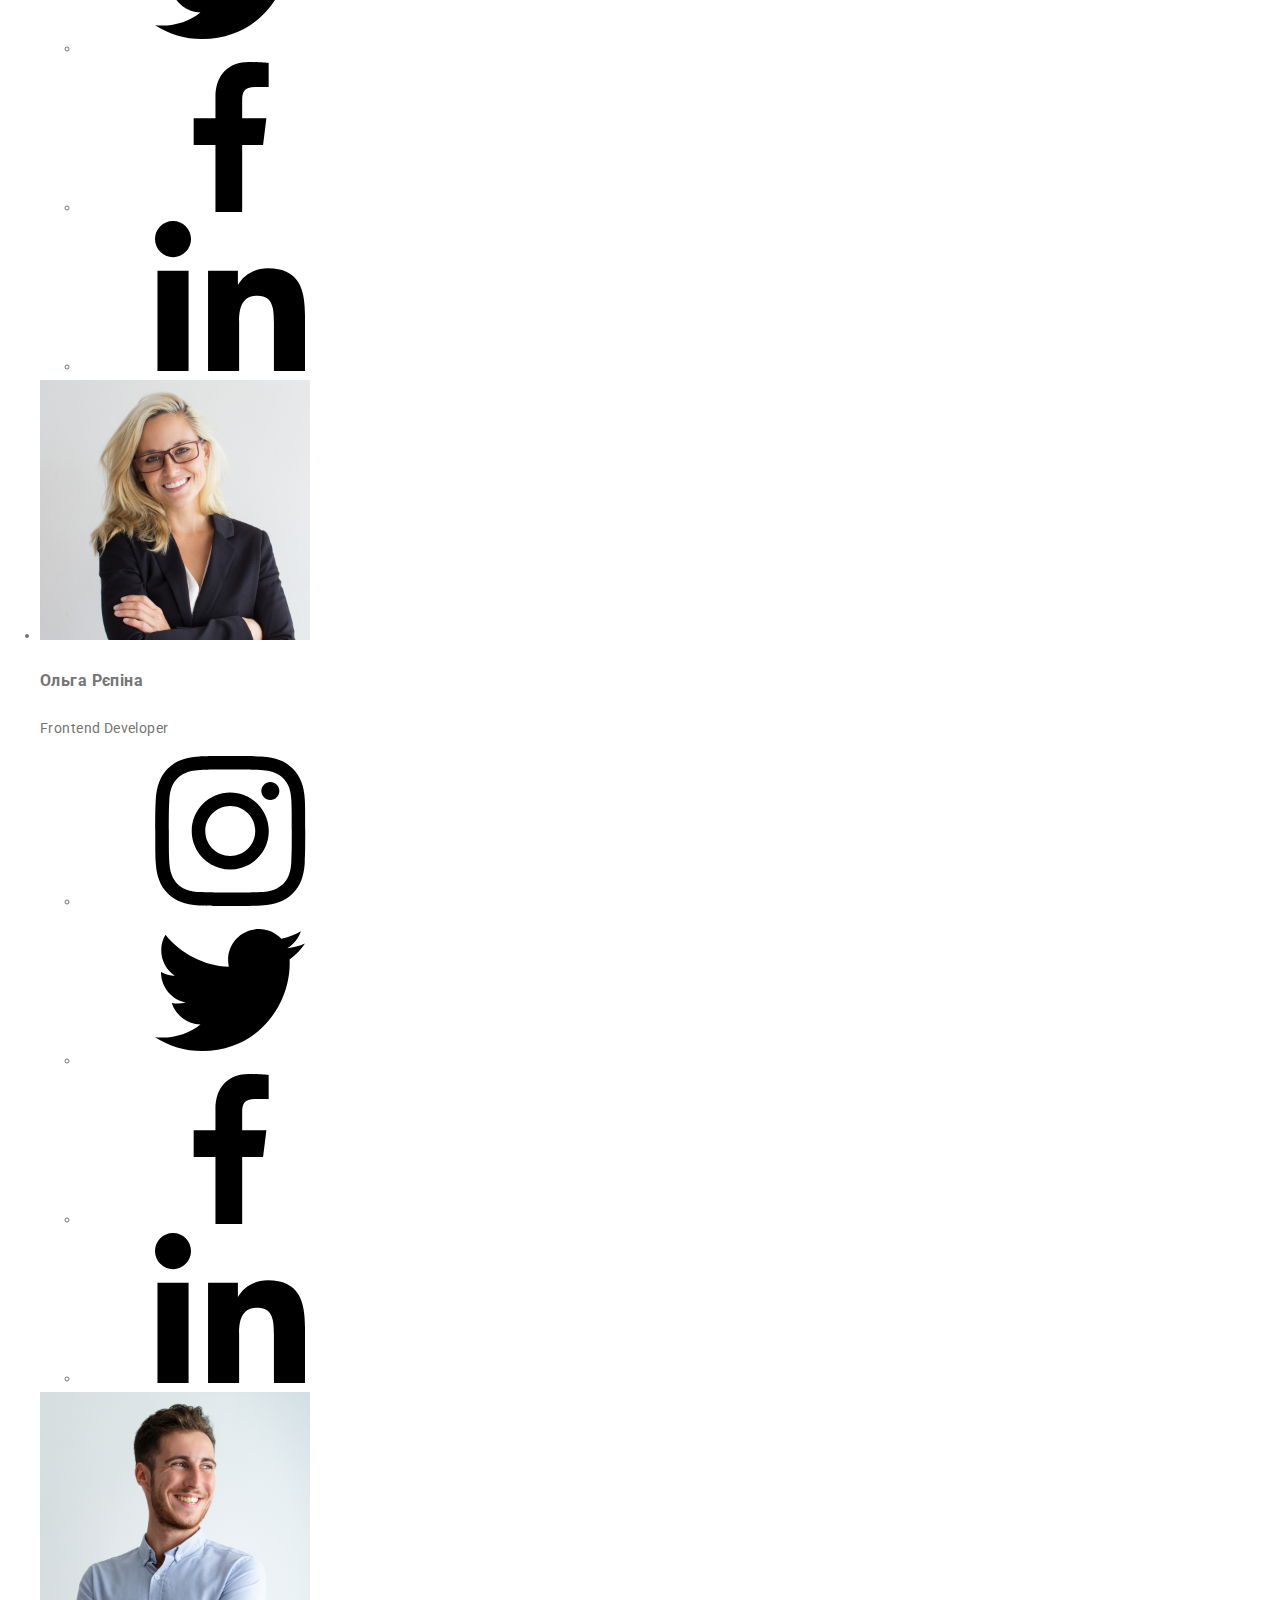
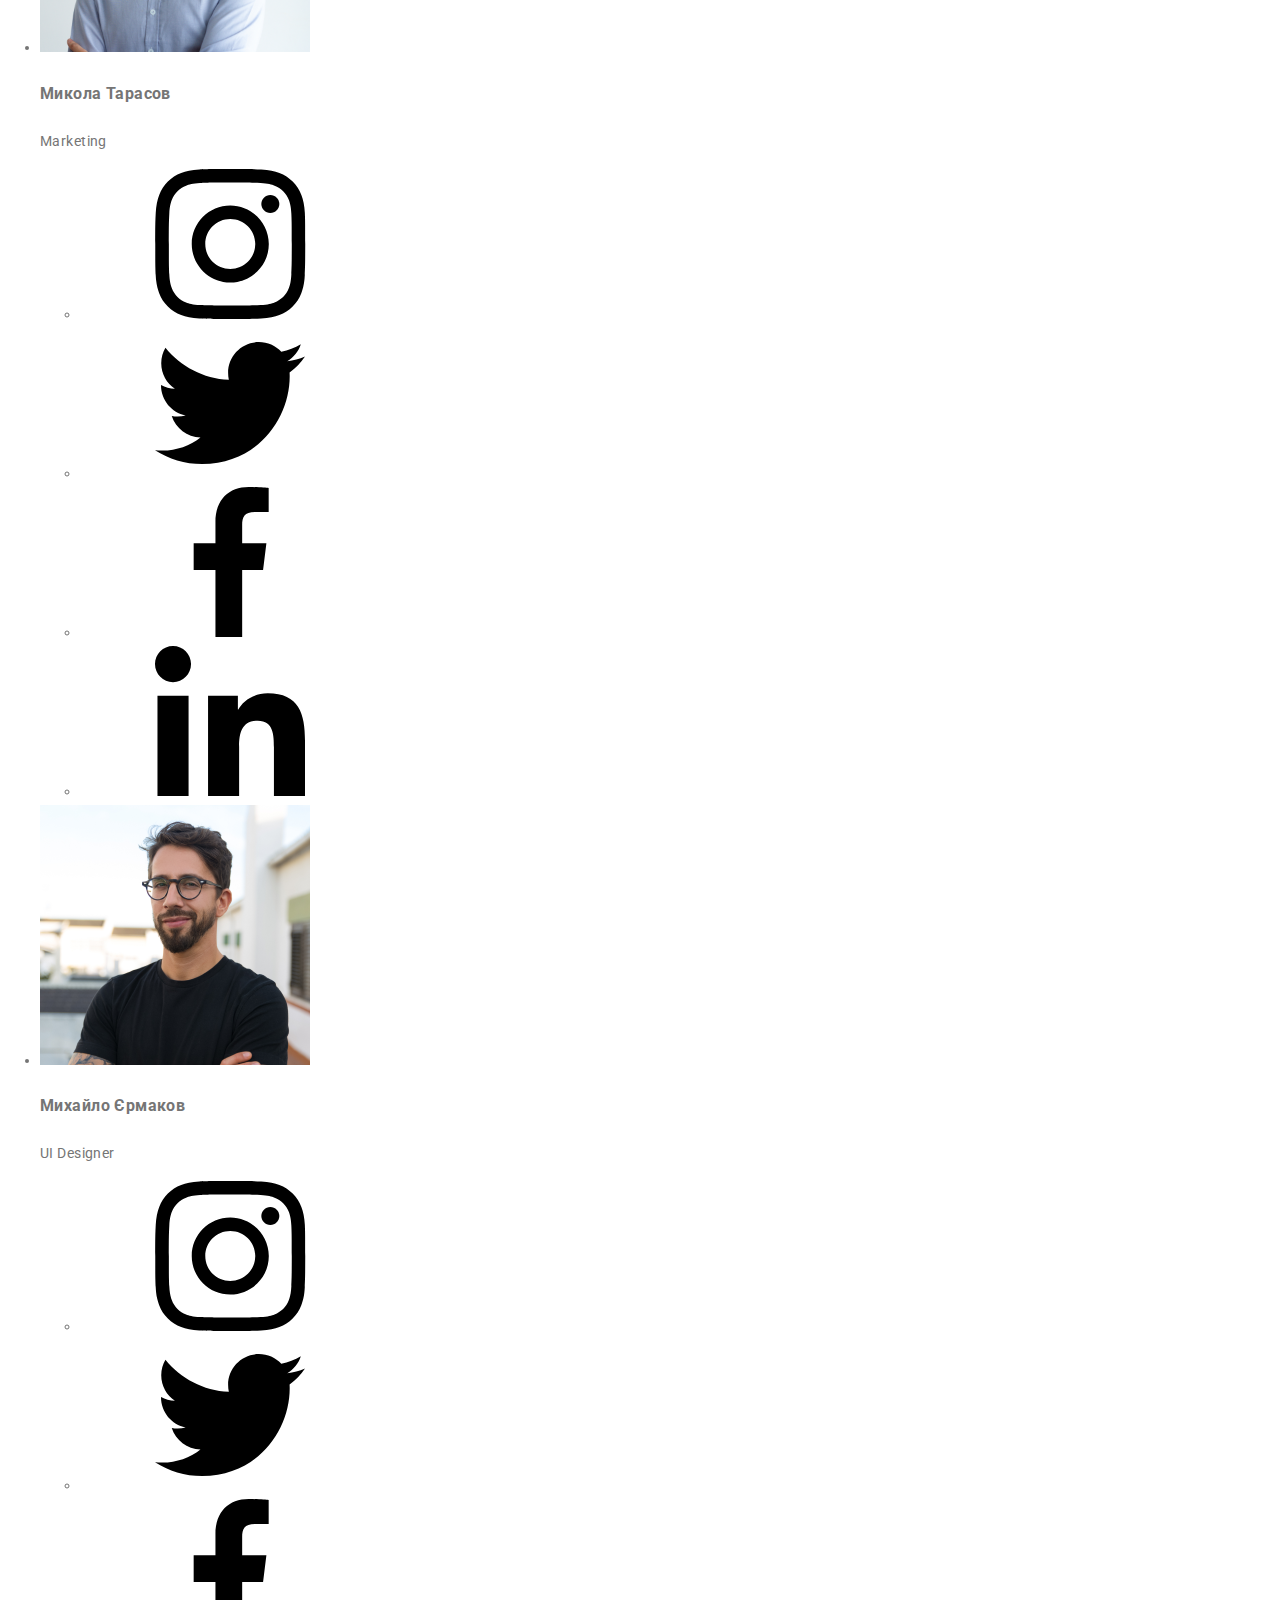
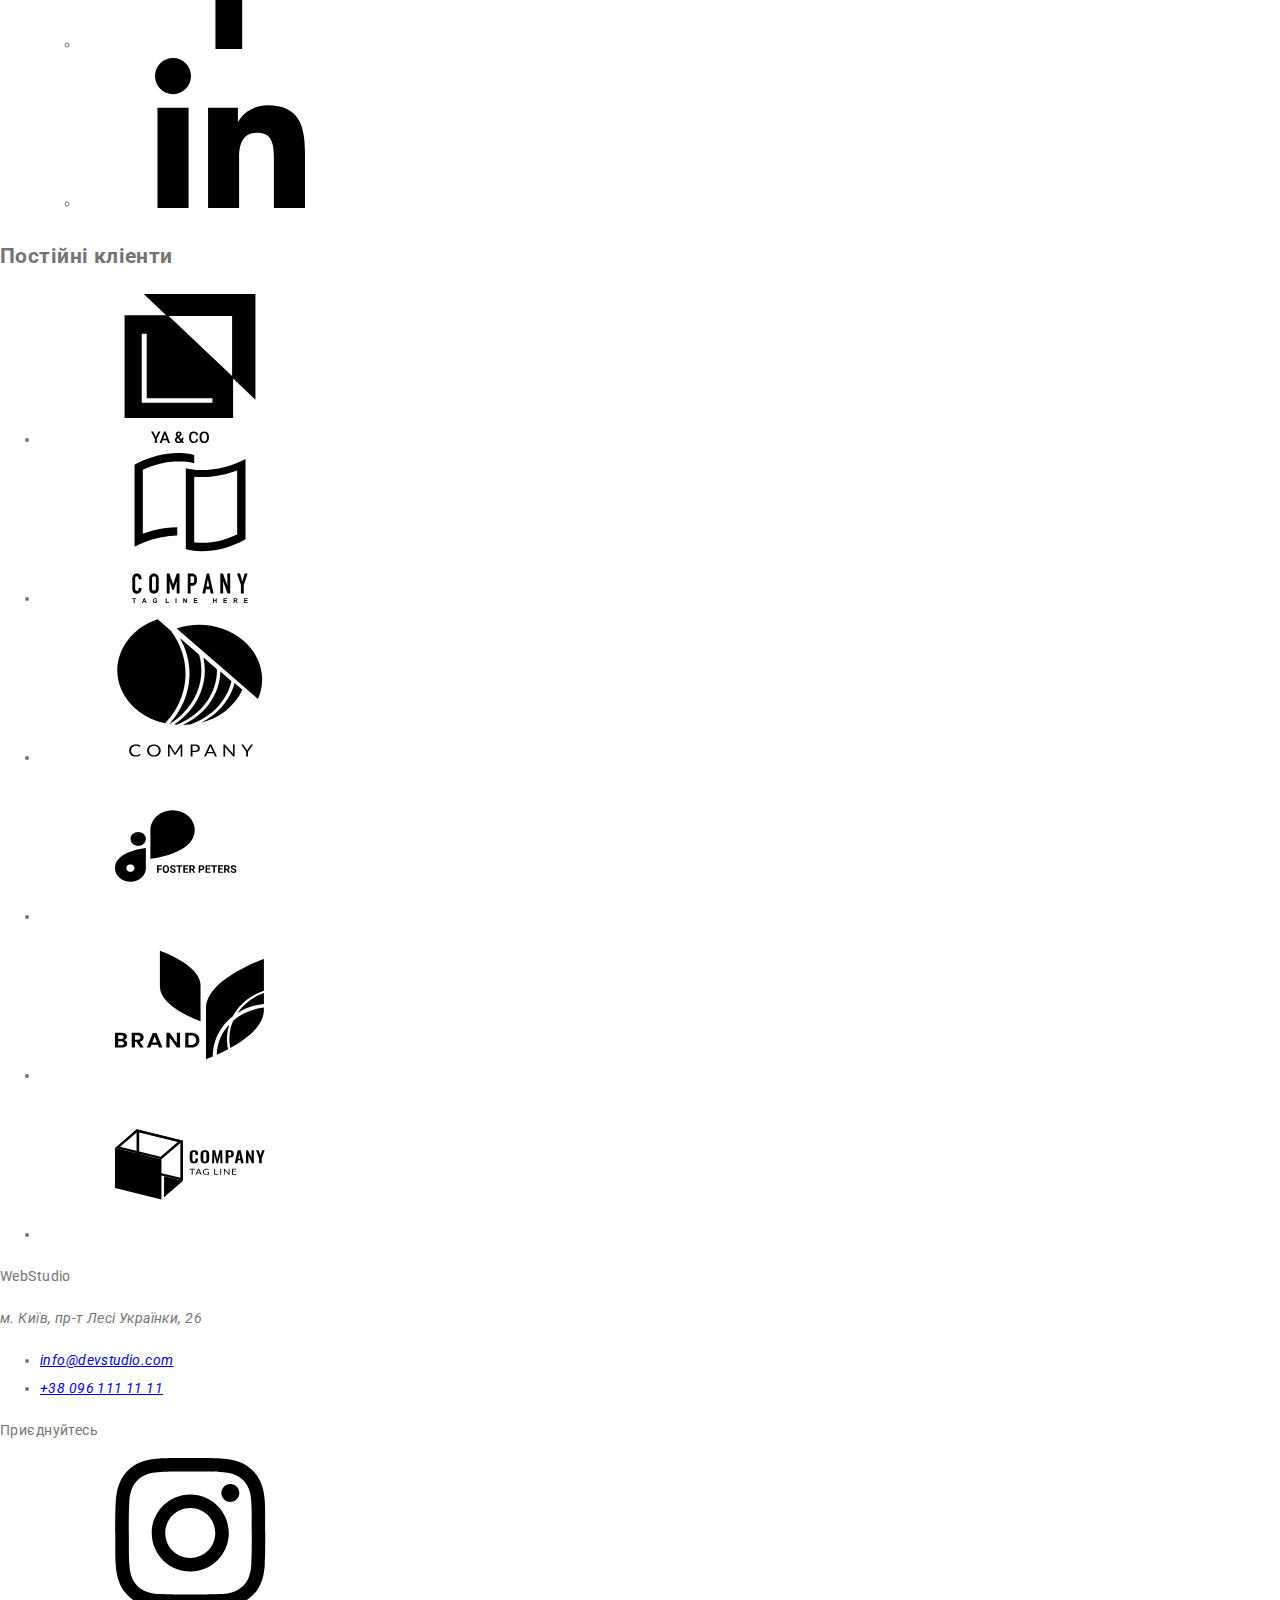
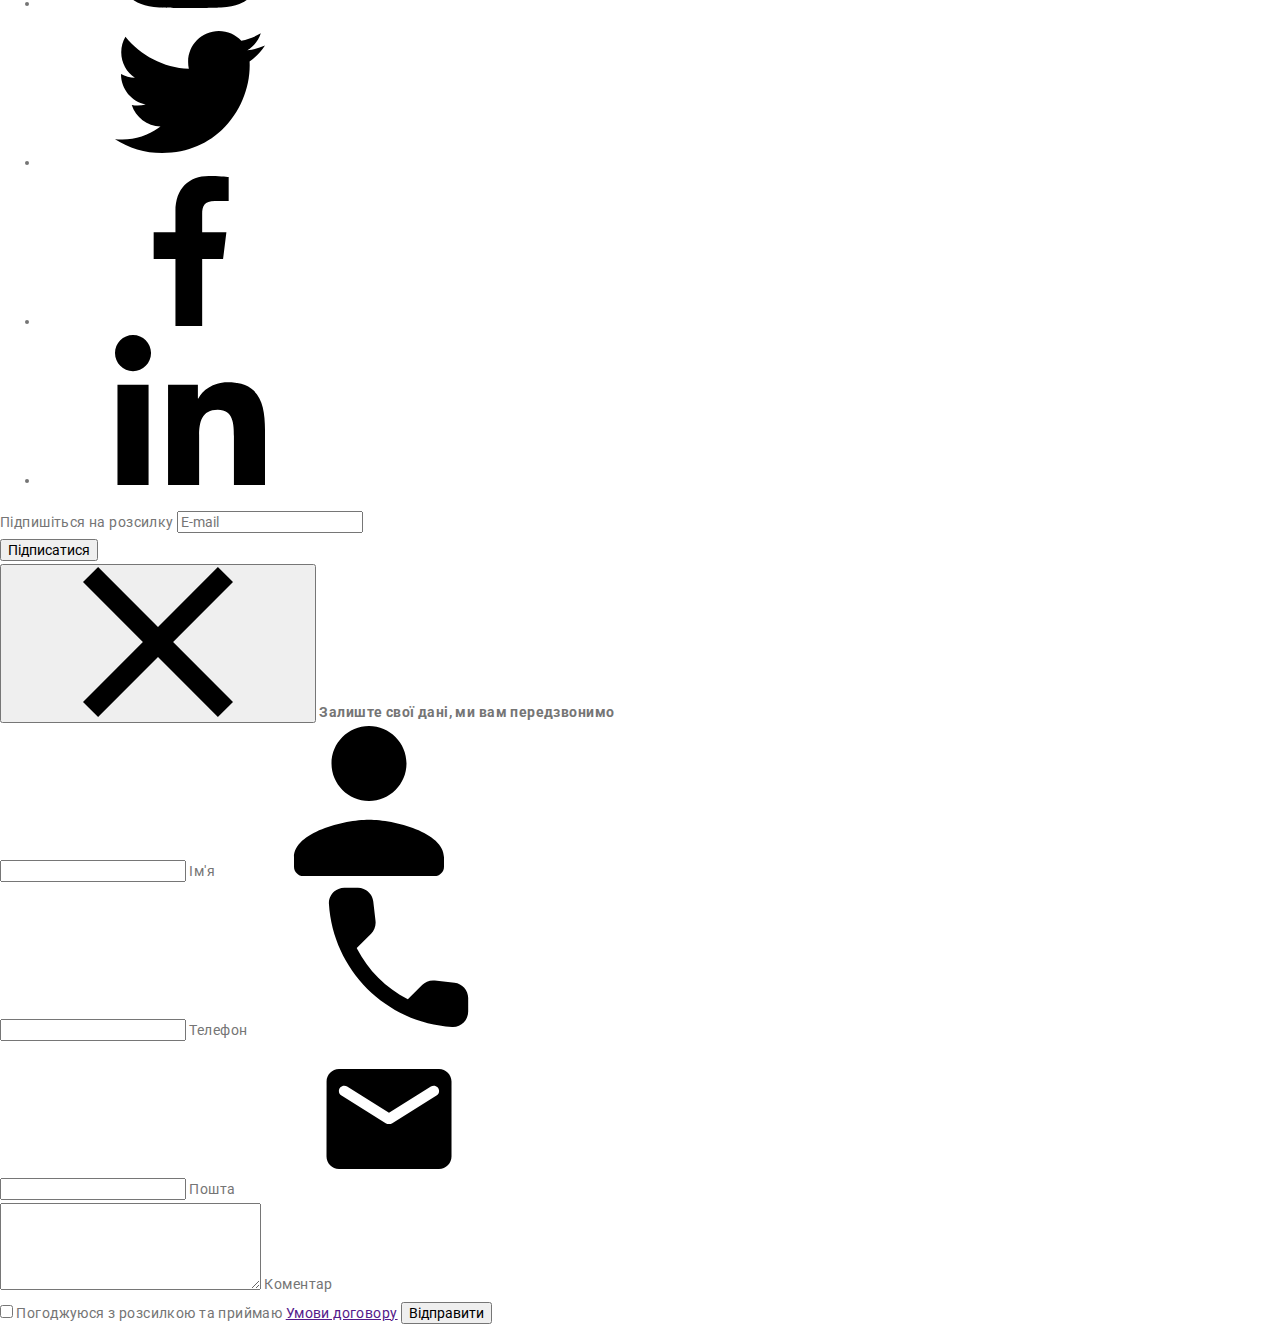
==== commit 85c26e78: "Adaptive" ====
--- a/index.html
+++ b/index.html
@@ -14,54 +14,78 @@
       rel="stylesheet"
       href="https://cdnjs.cloudflare.com/ajax/libs/modern-normalize/1.1.0/modern-normalize.min.css"
     />
-    <link rel="stylesheet" href="./css/main.min.css" />
+    <link rel="stylesheet" href="./css/adaptive.min.css" />
     <title>WebStudio</title>
   </head>
   <body class="page">
     <!-- Шапка сайта -->
-    <header class="">
+    <header class="main-header">
       <div class="header">
-        <nav class="header-navigation">
-          <a href="" class="logo">Web<span class="studio">Studio</span></a>
-          <ul class="header-list">
-            <li class="header-item">
-              <a class="header-link header-link_active" href="./index.html"
+        <a href="" class="logo">Web<span class="logo-studio">Studio</span></a>
+        <button
+          class="header-button is-open"
+          type="button"
+          aria-expanded="true"
+          data-menu-button
+        >
+          <svg
+            aria-lebel="Переключатель мобильного меню"
+            height="16"
+            width="24"
+          >
+            <use
+              class="icon-close"
+              href="./image/modalSvg/symbol-defs.svg#iconclose"
+            ></use>
+            <use
+              class="icon-menu"
+              href="./image/modalSvg/symbol-defs.svg#iconmenu"
+            ></use>
+          </svg>
+        </button>
+        <nav class="navigation">
+          <ul class="navigation-list">
+            <li class="navigation-item">
+              <a
+                class="navigation-link navigation-link_active"
+                href="./index.html"
                 >Студія</a
               >
             </li>
-            <li class="header-item">
-              <a class="header-link" href="./portfolio.html">Портфоліо</a>
-            </li>
-
-            <li class="header-item">
-              <a class="header-link" href="">Контакти</a>
+            <li class="navigation-item">
+              <a class="navigation-link" href="./portfolio.html">Портфоліо</a>
+            </li>
+
+            <li class="navigation-item">
+              <a class="navigation-link" href="">Контакти</a>
+            </li>
+          </ul>
+
+          <ul class="contact">
+            <li class="contact-item contact-item__mrg">
+              <div class="contact-svglink">
+                <a href="" class="link">
+                  <svg class="contact-icon">
+                    <use href="./image/symbol-defs.svg#iconmail"></use>
+                  </svg>
+                </a>
+                <a href="mailto:info@devstudio.com" class="link"
+                  >info@devstudio.com</a
+                >
+              </div>
+            </li>
+            <li>
+              <div class="contact-svglink">
+                <a href="" class="link">
+                  <svg class="contact-icon">
+                    <use href="./image/symbol-defs.svg#iconsmartphone"></use>
+                  </svg>
+                </a>
+                <a href="tel:+380961111111" class="link"> +38 096 111 11 11</a>
+              </div>
             </li>
           </ul>
         </nav>
-        <ul class="contact">
-          <li class="contact-item contact-item__mrg">
-            <div class="contact-svglink">
-              <a href="" class="link">
-                <svg class="contact-icon">
-                  <use href="./image/symbol-defs.svg#iconmail"></use>
-                </svg>
-              </a>
-              <a href="mailto:info@devstudio.com" class="link"
-                >info@devstudio.com</a
-              >
-            </div>
-          </li>
-          <li>
-            <div class="contact-svglink">
-              <a href="" class="link">
-                <svg class="contact-icon">
-                  <use href="./image/symbol-defs.svg#iconsmartphone"></use>
-                </svg>
-              </a>
-              <a href="tel:+380961111111" class="link"> +38 096 111 11 11</a>
-            </div>
-          </li>
-        </ul>
       </div>
     </header>
     <main>
@@ -623,5 +647,7 @@
         console.log("Это клик в бекдроп");
       }
     </script>
+
+    <script src="./JS/menuOpen.js"></script>
   </body>
 </html>
--- a/css/adaptive.min.css
+++ b/css/adaptive.min.css
@@ -0,0 +1 @@
+body{color:#757575;font-family:Roboto,sans-serif;font-weight:400;font-size:14px;line-height:2;letter-spacing:.03em}.button{color:#fff;background-color:#2196f3;width:216px;height:50px;left:692px;top:430px;font-weight:700;font-size:16px;line-height:1.87;text-align:center;margin-left:auto;margin-right:auto;display:block;cursor:pointer;border:none;border-radius:4px;letter-spacing:1px}.contact,.navigation-list{list-style:none;margin-top:0;margin-bottom:0;padding-left:0}.no-margin{margin-bottom:0}.main-header{position:relative}.header{width:100%;margin-left:15px;margin-right:15px;padding-top:25px;border-bottom:1px solid #ececec}@media screen and (min-width: 480px){.header{width:450px;height:60px;position:relative}}@media screen and (min-width: 768px){.header{position:relative;width:738px;height:80px}}@media screen and (min-width: 1200px){.header{width:1170px;height:85px;margin-left:auto;margin-right:auto}}.logo{text-decoration:none;font-family:Raleway,sans-serif;font-size:26px;line-height:1.17;letter-spacing:.03em;color:#2196f3;display:inline-block;margin-bottom:20px}.logo-studio{text-decoration:none;font-family:Raleway,sans-serif;font-size:26px;line-height:1.17;letter-spacing:.03em;color:#212121}.navigation{position:relative;top:100%;left:0;width:100%;height:480px;display:none}.navigation-list{display:block}@media screen and (min-width: 767px){.navigation-list{display:-webkit-box;display:-ms-flexbox;display:flex}}@media screen and (min-width: 767px){.navigation-item:not(:first-child){margin-left:50px}}.navigation-link{text-decoration:none;font-family:"Roboto";font-style:normal;font-weight:500;font-size:14px;line-height:1.14;letter-spacing:.02em;color:#757575}.navigation-link:hover,.navigation-link:focus{color:#2196f3}.navigation-link_active{display:inline-block;color:#2196f3;margin-right:0}@media screen and (min-width: 767px){.navigation-link_active:after{display:block;content:"";width:100%;height:5px;background-color:#2196f3;border-radius:3px;margin-top:30px;margin-bottom:0}}@media screen and (min-width: 768px){.navigation{display:-webkit-box;display:-ms-flexbox;display:flex;position:absolute;top:20px;left:225px;height:100%;-webkit-box-align:center;-ms-flex-align:center;align-items:center}}@media screen and (min-width: 1200px){.navigation{-webkit-box-align:baseline;-ms-flex-align:baseline;align-items:baseline;padding-top:10px}}.contact-item{display:block;-webkit-box-align:end;-ms-flex-align:end;align-items:flex-end}.contact-item__mrg{margin-right:30px}.contact-icon{display:none;padding:0;vertical-align:middle;width:20px;height:16px;margin-right:5px;vertical-align:center}@media screen and (min-width: 767px){.contact-icon{display:inline-block}}.contact-svglink:hover>a{color:#2196f3;fill:#2196f3}@media screen and (min-width: 768px){.contact{padding-bottom:20px;margin-left:85px}}@media screen and (min-width: 1200px){.contact{display:-webkit-box;display:-ms-flexbox;display:flex;margin-left:315px}}.link{text-decoration:none;font-family:"Roboto";font-style:normal;font-weight:500;font-size:14px;line-height:1.14;letter-spacing:.02em;color:#757575}.link:hover,.list .link:focus{color:#2196f3}.link.active{display:inline-block;color:#2196f3;margin-right:0}.header-button{display:-webkit-inline-box;display:-ms-inline-flexbox;display:inline-flex;padding:0;margin:0;border:none;background-color:rgba(0,0,0,0);margin-left:auto}@media screen and (min-width: 768px){.header-button{display:none}}.header-button .icon-close{display:none}.header-button.is-open .icon-close{display:block}.header-button.is-open .icon-menu{display:none}/*# sourceMappingURL=adaptive.min.css.map */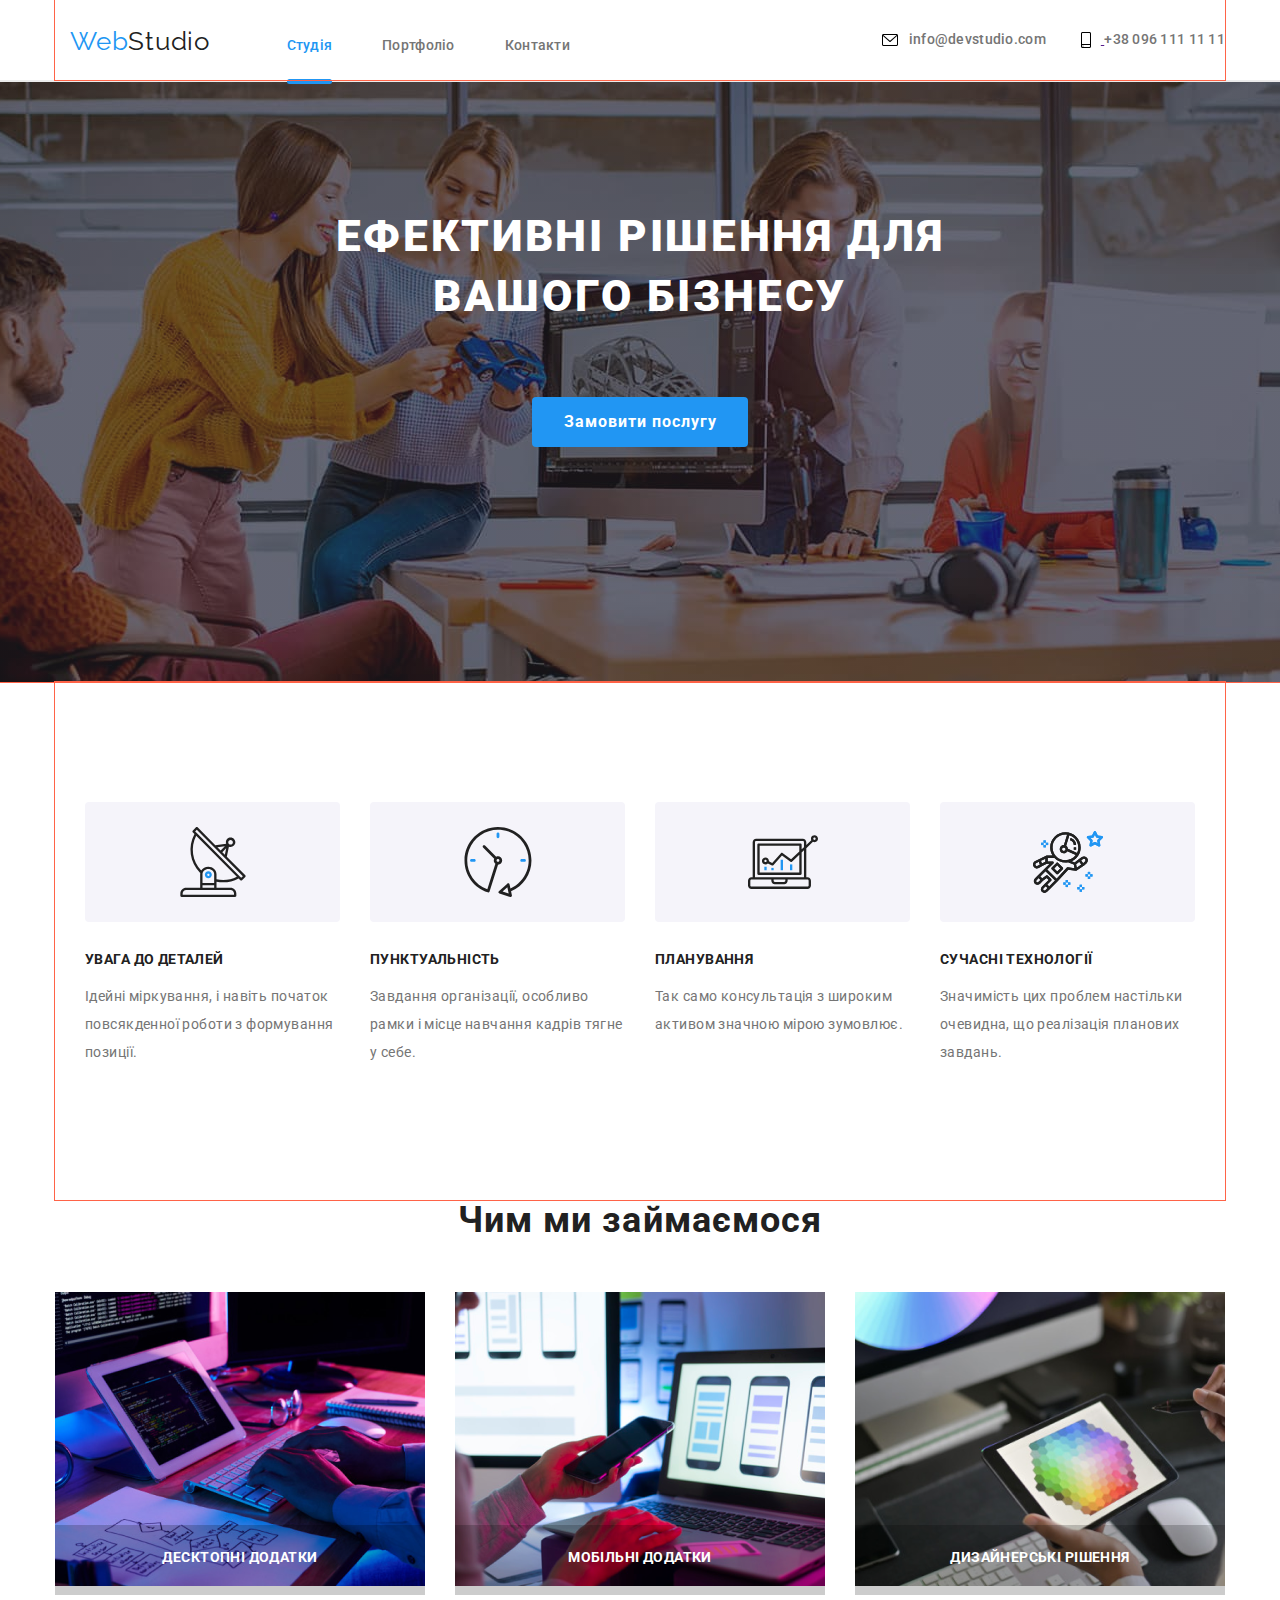
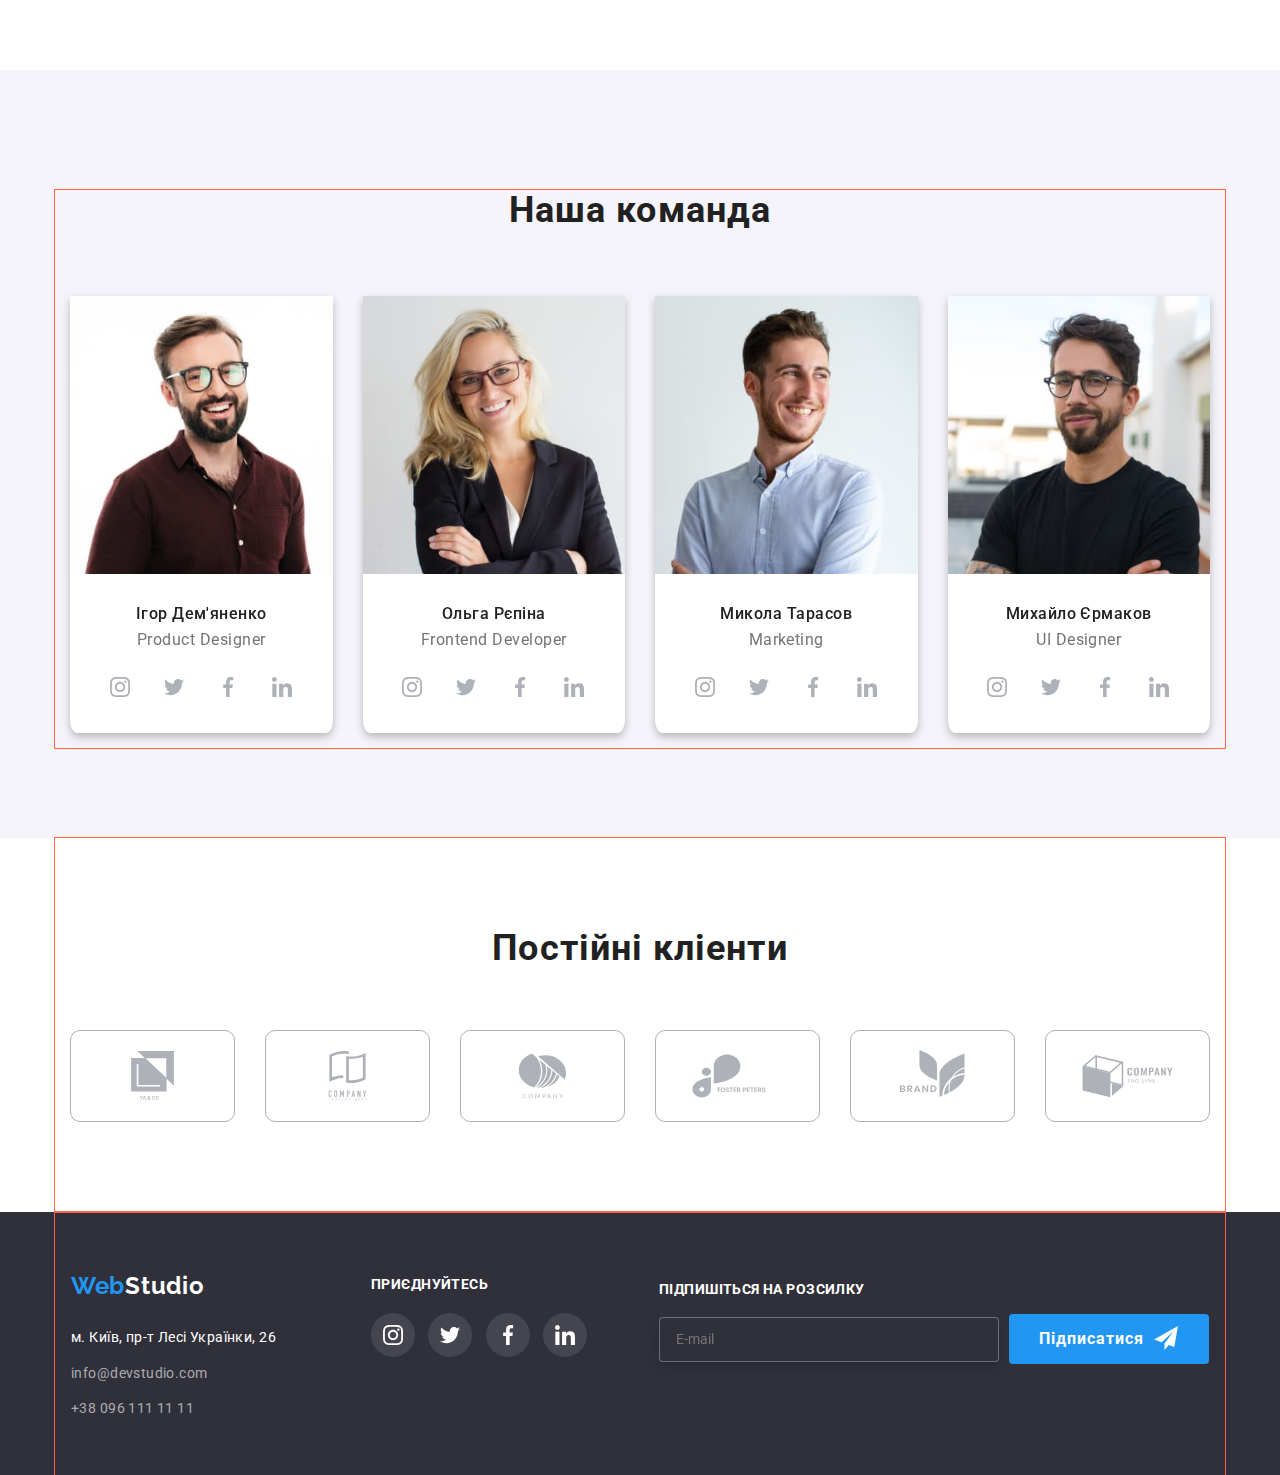
==== commit 12b824d2: "LastCommitAdaptive" ====
--- a/index.html
+++ b/index.html
@@ -22,10 +22,74 @@
     <header class="main-header">
       <div class="header">
         <a href="" class="logo">Web<span class="logo-studio">Studio</span></a>
+        <nav class="navigation" id="navigation" data-menu>
+          <ul class="navigation-list">
+            <li class="navigation-item">
+              <a
+                class="navigation-link navigation-link_active"
+                href="./index.html"
+                >Студія</a
+              >
+            </li>
+            <li class="navigation-item">
+              <a class="navigation-link" href="./portfolio.html">Портфоліо</a>
+            </li>
+
+            <li class="navigation-item">
+              <a class="navigation-link" href="">Контакти</a>
+            </li>
+          </ul>
+
+          <ul class="contact">
+            <li class="contact-item contact-item__mrg">
+              <div class="contact-svglink">
+                <a href="" class="contact-link">
+                  <svg class="contact-icon">
+                    <use href="./image/symbol-defs.svg#iconmail"></use>
+                  </svg>
+                </a>
+                <a href="mailto:info@devstudio.com" class="contact-link"
+                  >info@devstudio.com</a
+                >
+              </div>
+            </li>
+            <li>
+              <div class="contact-svglink">
+                <a href="" class="link-phone">
+                  <svg class="contact-icon">
+                    <use href="./image/symbol-defs.svg#iconsmartphone"></use>
+                  </svg>
+                </a>
+                <a
+                  href="tel:+380961111111"
+                  class="contact-link contact-link__phone"
+                >
+                  +38 096 111 11 11</a
+                >
+              </div>
+            </li>
+          </ul>
+          <ul class="socialNetworks">
+            <li class="socialNetworks-item">
+              <a class="socialNetworks-link">Instagram</a>
+            </li>
+            <li class="socialNetworks-item socialNetworks-item__smallblock">
+              <a class="socialNetworks-link">Twitter</a>
+            </li>
+            <li class="socialNetworks-item">
+              <a class="socialNetworks-link">Facebook</a>
+            </li>
+            <li class="socialNetworks-item socialNetworks-item__smallblocktwo">
+              <a class="socialNetworks-link">LinkedIn</a>
+            </li>
+          </ul>
+        </nav>
+
         <button
-          class="header-button is-open"
+          class="header-button"
           type="button"
-          aria-expanded="true"
+          aria-expanded="false"
+          aria-controls="navigation"
           data-menu-button
         >
           <svg
@@ -34,64 +98,22 @@
             width="24"
           >
             <use
+              class="icon-menu"
+              href="./image/modalSvg/symbol-defs.svg#iconmenu"
+            ></use>
+
+            <use
               class="icon-close"
               href="./image/modalSvg/symbol-defs.svg#iconclose"
             ></use>
-            <use
-              class="icon-menu"
-              href="./image/modalSvg/symbol-defs.svg#iconmenu"
-            ></use>
           </svg>
         </button>
-        <nav class="navigation">
-          <ul class="navigation-list">
-            <li class="navigation-item">
-              <a
-                class="navigation-link navigation-link_active"
-                href="./index.html"
-                >Студія</a
-              >
-            </li>
-            <li class="navigation-item">
-              <a class="navigation-link" href="./portfolio.html">Портфоліо</a>
-            </li>
-
-            <li class="navigation-item">
-              <a class="navigation-link" href="">Контакти</a>
-            </li>
-          </ul>
-
-          <ul class="contact">
-            <li class="contact-item contact-item__mrg">
-              <div class="contact-svglink">
-                <a href="" class="link">
-                  <svg class="contact-icon">
-                    <use href="./image/symbol-defs.svg#iconmail"></use>
-                  </svg>
-                </a>
-                <a href="mailto:info@devstudio.com" class="link"
-                  >info@devstudio.com</a
-                >
-              </div>
-            </li>
-            <li>
-              <div class="contact-svglink">
-                <a href="" class="link">
-                  <svg class="contact-icon">
-                    <use href="./image/symbol-defs.svg#iconsmartphone"></use>
-                  </svg>
-                </a>
-                <a href="tel:+380961111111" class="link"> +38 096 111 11 11</a>
-              </div>
-            </li>
-          </ul>
-        </nav>
       </div>
     </header>
     <main>
       <!-- Герой -->
       <section class="hero">
-        <div class="hero">
+        <div class="hero-conteyner">
           <h1 class="hero-title">
             Ефективні рішення для <br />
             вашого бізнесу
@@ -104,49 +126,49 @@
       <section class="particularities">
         <div class="particularities-conteyner">
           <!-- <h2 class="title">Особливості</h2> -->
-          <ul class="particularitysList">
-            <li class="particularitysList-item">
-              <div class="particularitysList-block">
+          <ul class="particularitiesList">
+            <li class="particularitiesList-item">
+              <div class="particularitiesList-block">
                 <svg class="icon-antenna">
                   <!-- <use href="./image/symbol-defs.svg#iconantenna "></use> -->
                 </svg>
               </div>
-              <h3 class="particularitysList-title">УВАГА ДО ДЕТАЛЕЙ</h3>
+              <h3 class="particularitiesList-title">УВАГА ДО ДЕТАЛЕЙ</h3>
               <p>
                 Ідейні міркування, і навіть початок повсякденної роботи з
                 формування позиції.
               </p>
             </li>
-            <li class="particularitysList-item">
-              <div class="particularitysList-block">
+            <li class="particularitiesList-item">
+              <div class="particularitiesList-block">
                 <svg class="icon-clock">
                   <!-- <use href="./image/symbol-defs.svg#iconclock"></use> -->
                 </svg>
               </div>
-              <h3 class="particularitysList-title">ПУНКТУАЛЬНІСТЬ</h3>
+              <h3 class="particularitiesList-title">ПУНКТУАЛЬНІСТЬ</h3>
               <p>
                 Завдання організації, особливо рамки і місце навчання кадрів
                 тягне у себе.
               </p>
             </li>
-            <li class="particularitysList-item">
-              <div class="particularitysList-block">
+            <li class="particularitiesList-item">
+              <div class="particularitiesList-block">
                 <svg class="icon-diagram">
                   <!-- <use href="./image/symbol-defs.svg#icondiagram"></use> -->
                 </svg>
               </div>
-              <h3 class="particularitysList-title">ПЛАНУВАННЯ</h3>
+              <h3 class="particularitiesList-title">ПЛАНУВАННЯ</h3>
               <p>
                 Так само консультація з широким активом значною мірою зумовлює.
               </p>
             </li>
-            <li class="particularitysList-item">
-              <div class="particularitysList-block">
-                <svg class="icon-clock">
-                  <!-- <use href="./image/symbol-defs.svg#iconastronaut"></use> -->
-                </svg>
-              </div>
-              <h3 class="particularitysList-title">СУЧАСНІ ТЕХНОЛОГІЇ</h3>
+            <li class="particularitiesList-item">
+              <div class="particularitiesList-block">
+                <svg class="icon-astronaut">
+                  <use href="./image/symbol-defs.svg#iconastronaut"></use>
+                </svg>
+              </div>
+              <h3 class="particularitiesList-title">СУЧАСНІ ТЕХНОЛОГІЇ</h3>
               <p class="no-margin">
                 Значимість цих проблем настільки очевидна, що реалізація
                 планових завдань.
@@ -200,7 +222,38 @@
           <h2 class="ourteam-title">Наша команда</h2>
           <ul class="teamList">
             <li class="teamList-item">
-              <img src="./image/photo(1).jpg" alt="" width="270" />
+              <picture>
+                <source
+                  srcset="
+                    ./adaptive_images/Product_Designer1x_phone.jpg 1x,
+                    ./adaptive_images/Product_Designer2x_phone.jpg 2x
+                  "
+                  media="(max-width: 767px)"
+                />
+
+                <source
+                  srcset="
+                    ./adaptive_images/Product_Designer_tablet.jpg   1x,
+                    ./adaptive_images/Product_Designer2x_tablet.jpg 2x
+                  "
+                  media="(min-width: 768px)"
+                />
+                <source
+                  srcset="
+                    ./adaptive_images/Product_Designer_desktop.jpg  1x,
+                    ./adaptive_images/Product_Designe@2xdesktop.jpg 2x
+                  "
+                  media="(min-width: 1200px)"
+                />
+
+                <source src="" />
+                <img
+                  class="teamList-photo"
+                  src="./adaptive_images/Product_esigner_tablet.jpg"
+                  alt="Product Designer"
+                />
+              </picture>
+
               <h3 class="teamList-title">Ігор Дем'яненко</h3>
               <p class="teamList-text">Product Designer</p>
               <ul class="menu">
@@ -253,7 +306,37 @@
             </li>
 
             <li class="teamList-item">
-              <img src="./image/photo(2).jpg" alt="" width="270" />
+              <picture>
+                <source
+                  srcset="
+                    ./adaptive_images/Frontend_Developer_phone.jpg    1x,
+                    ./adaptive_images/Frontend_Developer_phone_2X.jpg 2x
+                  "
+                  media="(max-width: 767px)"
+                />
+
+                <source
+                  srcset="
+                    ./adaptive_images/Frontend_Developer_tablet.jpg    1x,
+                    ./adaptive_images/Frontend_Developer_tablet_2x.jpg 2x
+                  "
+                  media="(min-width: 768px)"
+                />
+                <source
+                  srcset="
+                    ./adaptive_images/Frontend_Developer_desktop.jpg    1x,
+                    ./adaptive_images/Frontend_Developer_desktop_2X.jpg 2x
+                  "
+                  media="(min-width: 1200px)"
+                />
+
+                <source src="" />
+                <img
+                  class="teamList-photo"
+                  src="./adaptive_images/Frontend_Developer_tablet.jpg"
+                  alt="Product Designer"
+                />
+              </picture>
               <h3 class="teamList-title">Ольга Рєпіна</h3>
               <p class="teamList-text">Frontend Developer</p>
               <ul class="menu list">
@@ -306,7 +389,37 @@
             </li>
 
             <li class="teamList-item">
-              <img src="./image/photo(3).jpg" alt="" width="270" />
+              <picture>
+                <source
+                  srcset="
+                    ./adaptive_images/imgMarketing_phone.jpg   1x,
+                    ./adaptive_images/imgMarketing_phone_2x.jpg 2x
+                  "
+                  media="(max-width: 767px)"
+                />
+
+                <source
+                  srcset="
+                    ./adaptive_images/imgMarketing_tablet.jpg    1x,
+                    ./adaptive_images/imgMarketing_tablet_2x.jpg 2x
+                  "
+                  media="(min-width: 768px)"
+                />
+                <source
+                  srcset="
+                    ./adaptive_images/imgMarketing_desktop.jpg    1x,
+                    ./adaptive_images/imgMarketing_desktop_2x.jpg 2x
+                  "
+                  media="(min-width: 1200px)"
+                />
+
+                <source src="" />
+                <img
+                  class="teamList-photo"
+                  src="./adaptive_images/imgMarketing_tablet.jpg"
+                  alt="Marketing"
+                />
+              </picture>
               <h3 class="teamList-title">Микола Тарасов</h3>
               <p class="teamList-text">Marketing</p>
               <ul class="menu list">
@@ -359,7 +472,37 @@
             </li>
 
             <li class="teamList-item">
-              <img src="./image/photo(4).png" alt="" width="270" />
+              <picture>
+                <source
+                  srcset="
+                    ./adaptive_images/imgUI_Designer_phone.jpg   1x,
+                    ./adaptive_images/imgUI_Designer_phone_2x.jpg 2x
+                  "
+                  media="(max-width: 767px)"
+                />
+
+                <source
+                  srcset="
+                    ./adaptive_images/imgUI_Designer_tablet.jpg    1x,
+                    ./adaptive_images/imgUI_Designer_tablet_2x.jpg 2x
+                  "
+                  media="(min-width: 768px)"
+                />
+                <source
+                  srcset="
+                    ./adaptive_images/imgUI_Designer_desktop.jpg    1x,
+                    ./adaptive_images/imgUI_Designer_desktop_2x.jpg 2x
+                  "
+                  media="(min-width: 1200px)"
+                />
+
+                <source src="" />
+                <img
+                  class="teamList-photo"
+                  src="./adaptive_images/imgUI_Designer_tablet_2x.jpg"
+                  alt="UI_Designer"
+                />
+              </picture>
               <h3 class="teamList-title">Михайло Єрмаков</h3>
               <p class="teamList-text">UI Designer</p>
               <ul class="menu">
@@ -409,143 +552,147 @@
                   </a>
                 </li>
               </ul>
+            </li>
+          </ul>
+        </div>
+      </section>
+      <!-- Постійні кліенти -->
+      <section class="client">
+        <div class="client-conteyner">
+          <h2 class="client-title">Постійні кліенти</h2>
+          <ul class="clientList">
+            <li class="clientList-item">
+              <a class="" href="">
+                <svg class="clientList-icon">
+                  <use href="./image/symbol-defs.svg#iconclientone"></use>
+                </svg>
+              </a>
+            </li>
+            <li class="clientList-item">
+              <a class="" href="">
+                <svg class="clientList-icon">
+                  <use href="./image/symbol-defs.svg#iconclienttwo"></use>
+                </svg>
+              </a>
+            </li>
+            <li class="clientList-item">
+              <a class="" href="">
+                <svg class="clientList-icon">
+                  <use href="./image/symbol-defs.svg#iconclientthree"></use>
+                </svg>
+              </a>
+            </li>
+            <li class="clientList-item">
+              <a class="" href="">
+                <svg class="clientList-iconfour">
+                  <use href="./image/symbol-defs.svg#iconclientfour"></use>
+                </svg>
+              </a>
+            </li>
+            <li class="clientList-item">
+              <a class="" href="">
+                <svg class="clientList-iconfive">
+                  <use href="./image/symbol-defs.svg#iconclientfive"></use>
+                </svg>
+              </a>
+            </li>
+            <li class="clientList-item">
+              <a class="" href="">
+                <svg class="clientList-iconsix">
+                  <use href="./image/symbol-defs.svg#iconclientsix"></use>
+                </svg>
+              </a>
             </li>
           </ul>
         </div>
       </section>
     </main>
-    <!-- Постійні кліенти -->
-    <section class="client">
-      <div class="client-conteyner">
-        <h2 class="client-title">Постійні кліенти</h2>
-        <ul class="clientList">
-          <li class="clientList-item">
-            <a class="" href="">
-              <svg class="clientList-icon">
-                <use href="./image/symbol-defs.svg#iconclientone"></use>
-              </svg>
-            </a>
-          </li>
-          <li class="clientList-item">
-            <a class="" href="">
-              <svg class="clientList-icon">
-                <use href="./image/symbol-defs.svg#iconclienttwo"></use>
-              </svg>
-            </a>
-          </li>
-          <li class="clientList-item">
-            <a class="" href="">
-              <svg class="clientList-icon">
-                <use href="./image/symbol-defs.svg#iconclientthree"></use>
-              </svg>
-            </a>
-          </li>
-          <li class="clientList-item">
-            <a class="" href="">
-              <svg class="clientList-iconfour">
-                <use href="./image/symbol-defs.svg#iconclientfour"></use>
-              </svg>
-            </a>
-          </li>
-          <li class="clientList-item">
-            <a class="" href="">
-              <svg class="clientList-iconfive">
-                <use href="./image/symbol-defs.svg#iconclientfive"></use>
-              </svg>
-            </a>
-          </li>
-          <li class="clientList-item">
-            <a class="" href="">
-              <svg class="clientList-iconsix">
-                <use href="./image/symbol-defs.svg#iconclientsix"></use>
-              </svg>
-            </a>
-          </li>
-        </ul>
-      </div>
-    </section>
+
     <!-- Футер-->
     <footer class="footer">
       <div class="footer-conteyner">
-        <div>
-          <p class="footerLogo">
-            Web<span class="footerLogo-studio">Studio</span>
-          </p>
-          <address>
-            <p class="footerLogo-address">м. Київ, пр-т Лесі Українки, 26</p>
-
-            <ul class="addressList">
-              <li>
-                <a class="addressList-item" href="mailto:info@devstudio.com"
-                  >info@devstudio.com</a
+        <div class="tabletFlex">
+          <div>
+            <p class="footerLogo">
+              Web<span class="footerLogo-studio">Studio</span>
+            </p>
+            <address>
+              <p class="footerLogo-address">м. Київ, пр-т Лесі Українки, 26</p>
+
+              <ul class="addressList">
+                <li>
+                  <a class="addressList-item" href="mailto:info@devstudio.com"
+                    >info@devstudio.com</a
+                  >
+                </li>
+                <li>
+                  <a class="addressList-item margin" href="tel:+380961111111"
+                    >+38 096 111 11 11</a
+                  >
+                </li>
+              </ul>
+            </address>
+          </div>
+          <div class="join">
+            <p class="join-text">Приєднуйтесь</p>
+            <ul class="linkList">
+              <li class="linkList-icon">
+                <a
+                  href=" https://www.instagram.com/"
+                  target="_blank"
+                  rel="noreferrer noopener"
+                  target="_blank"
+                  rel="noreferrer noopener"
+                  ><svg class="linkList-svg">
+                    <use href="./image/symbol-defs.svg#iconinstagram"></use>
+                  </svg>
+                </a>
+              </li>
+              <li class="linkList-icon">
+                <a
+                  href=" https://twitter.com/i/flow/login"
+                  target="_blank"
+                  rel="noreferrer noopener"
+                  target="_blank"
+                  rel="noreferrer noopener"
+                  ><svg class="linkList-svg">
+                    <use href="./image/symbol-defs.svg#icontwitter"></use>
+                  </svg>
+                </a>
+              </li>
+              <li class="linkList-icon">
+                <a
+                  href="https://ru-ru.facebook.com/login.php"
+                  target="_blank"
+                  rel="noreferrer noopener"
+                  target="_blank"
+                  rel="noreferrer noopener"
+                  ><svg class="linkList-svg">
+                    <use href="./image/symbol-defs.svg#iconfacebook"></use>
+                  </svg>
+                </a>
+              </li>
+              <li class="linkList-icon">
+                <a
+                  href="https://ua.linkedin.com/"
+                  target="_blank"
+                  rel="noreferrer noopener"
+                  target="_blank"
+                  rel="noreferrer noopener"
                 >
-              </li>
-              <li>
-                <a class="addressList-item margin" href="tel:+380961111111"
-                  >+38 096 111 11 11</a
-                >
+                  <svg class="linkList-svg">
+                    <use href="./image/symbol-defs.svg#iconlinkedin"></use>
+                  </svg>
+                </a>
               </li>
             </ul>
-          </address>
+          </div>
         </div>
-        <div class="join">
-          <p class="join-text">Приєднуйтесь</p>
-          <ul class="linkList">
-            <li class="linkList-icon">
-              <a
-                href=" https://www.instagram.com/"
-                target="_blank"
-                rel="noreferrer noopener"
-                target="_blank"
-                rel="noreferrer noopener"
-                ><svg class="linkList-svg">
-                  <use href="./image/symbol-defs.svg#iconinstagram"></use>
-                </svg>
-              </a>
-            </li>
-            <li class="linkList-icon">
-              <a
-                href=" https://twitter.com/i/flow/login"
-                target="_blank"
-                rel="noreferrer noopener"
-                target="_blank"
-                rel="noreferrer noopener"
-                ><svg class="linkList-svg">
-                  <use href="./image/symbol-defs.svg#icontwitter"></use>
-                </svg>
-              </a>
-            </li>
-            <li class="linkList-icon">
-              <a
-                href="https://ru-ru.facebook.com/login.php"
-                target="_blank"
-                rel="noreferrer noopener"
-                target="_blank"
-                rel="noreferrer noopener"
-                ><svg class="linkList-svg">
-                  <use href="./image/symbol-defs.svg#iconfacebook"></use>
-                </svg>
-              </a>
-            </li>
-            <li class="linkList-icon">
-              <a
-                href="https://ua.linkedin.com/"
-                target="_blank"
-                rel="noreferrer noopener"
-                target="_blank"
-                rel="noreferrer noopener"
-              >
-                <svg class="linkList-svg">
-                  <use href="./image/symbol-defs.svg#iconlinkedin"></use>
-                </svg>
-              </a>
-            </li>
-          </ul>
-        </div>
+
         <div class="formDiv">
           <form class="formDiv-form" action="">
-            <label for="email">Підпишіться на розсилку</label>
-            <input type="email" name="email" id="email" placeholder="E-mail" />
+            <label for="footeremail">Підпишіться на розсилку</label>
+            <input type="footeremail" name="footeremail" id="footeremail" placeholder="E-mail" />
           </form>
           <button class="formDiv-button">Підписатися</button>
         </div>
@@ -594,6 +741,7 @@
               id="coment"
               cols="30"
               rows="5"
+              placeholder=" "
             ></textarea>
             <label class="formFieldTwo-coment" for="coment"> Коментар </label>
           </div>
@@ -609,45 +757,8 @@
       </div>
     </div>
     <!-- скрипт модального окна -->
-    <script>
-      const refs = {
-        openModalBtn: document.querySelector("[data-open-modal]"),
-        closeModalBtn: document.querySelector("[data-close-modal]"),
-
-        backdrop: document.querySelector("[data-backdrop]"),
-      };
-      refs.openModalBtn.addEventListener("click", toggleModal);
-      refs.closeModalBtn.addEventListener("click", toggleModal);
-
-      refs.backdrop.addEventListener("click", logBackDropClick);
-
-      function toggleModal() {
-        refs.backdrop.classList.toggle("is-hidden");
-      }
-      function logBackDropClick() {
-        console.log("Это клик в бекдроп");
-      }
-    </script>
-    <script>
-      const refs = {
-        openModalBtn: document.querySelector("[data-open-modal]"),
-        closeModalBtn: document.querySelector("[data-close-modal]"),
-        closeModalBtn: document.querySelector("[data-close-modal]"),
-        backdrop: document.querySelector("[data-backdrop]"),
-      };
-      refs.openModalBtn.addEventListener("click", toggleModal);
-      refs.closeModalBtn.addEventListener("click", toggleModal);
-
-      refs.backdrop.addEventListener("click", logBackDropClick);
-
-      function toggleModal() {
-        refs.backdrop.classList.toggle("is-hidden");
-      }
-      function logBackDropClick() {
-        console.log("Это клик в бекдроп");
-      }
-    </script>
-
+    <script src="./JS/indexFormOpen.js"></script>
+    <!-- скрипт меню хедера -->
     <script src="./JS/menuOpen.js"></script>
   </body>
 </html>
--- a/css/adaptive.min.css
+++ b/css/adaptive.min.css
@@ -1 +1 @@
-body{color:#757575;font-family:Roboto,sans-serif;font-weight:400;font-size:14px;line-height:2;letter-spacing:.03em}.button{color:#fff;background-color:#2196f3;width:216px;height:50px;left:692px;top:430px;font-weight:700;font-size:16px;line-height:1.87;text-align:center;margin-left:auto;margin-right:auto;display:block;cursor:pointer;border:none;border-radius:4px;letter-spacing:1px}.contact,.navigation-list{list-style:none;margin-top:0;margin-bottom:0;padding-left:0}.no-margin{margin-bottom:0}.main-header{position:relative}.header{width:100%;margin-left:15px;margin-right:15px;padding-top:25px;border-bottom:1px solid #ececec}@media screen and (min-width: 480px){.header{width:450px;height:60px;position:relative}}@media screen and (min-width: 768px){.header{position:relative;width:738px;height:80px}}@media screen and (min-width: 1200px){.header{width:1170px;height:85px;margin-left:auto;margin-right:auto}}.logo{text-decoration:none;font-family:Raleway,sans-serif;font-size:26px;line-height:1.17;letter-spacing:.03em;color:#2196f3;display:inline-block;margin-bottom:20px}.logo-studio{text-decoration:none;font-family:Raleway,sans-serif;font-size:26px;line-height:1.17;letter-spacing:.03em;color:#212121}.navigation{position:relative;top:100%;left:0;width:100%;height:480px;display:none}.navigation-list{display:block}@media screen and (min-width: 767px){.navigation-list{display:-webkit-box;display:-ms-flexbox;display:flex}}@media screen and (min-width: 767px){.navigation-item:not(:first-child){margin-left:50px}}.navigation-link{text-decoration:none;font-family:"Roboto";font-style:normal;font-weight:500;font-size:14px;line-height:1.14;letter-spacing:.02em;color:#757575}.navigation-link:hover,.navigation-link:focus{color:#2196f3}.navigation-link_active{display:inline-block;color:#2196f3;margin-right:0}@media screen and (min-width: 767px){.navigation-link_active:after{display:block;content:"";width:100%;height:5px;background-color:#2196f3;border-radius:3px;margin-top:30px;margin-bottom:0}}@media screen and (min-width: 768px){.navigation{display:-webkit-box;display:-ms-flexbox;display:flex;position:absolute;top:20px;left:225px;height:100%;-webkit-box-align:center;-ms-flex-align:center;align-items:center}}@media screen and (min-width: 1200px){.navigation{-webkit-box-align:baseline;-ms-flex-align:baseline;align-items:baseline;padding-top:10px}}.contact-item{display:block;-webkit-box-align:end;-ms-flex-align:end;align-items:flex-end}.contact-item__mrg{margin-right:30px}.contact-icon{display:none;padding:0;vertical-align:middle;width:20px;height:16px;margin-right:5px;vertical-align:center}@media screen and (min-width: 767px){.contact-icon{display:inline-block}}.contact-svglink:hover>a{color:#2196f3;fill:#2196f3}@media screen and (min-width: 768px){.contact{padding-bottom:20px;margin-left:85px}}@media screen and (min-width: 1200px){.contact{display:-webkit-box;display:-ms-flexbox;display:flex;margin-left:315px}}.link{text-decoration:none;font-family:"Roboto";font-style:normal;font-weight:500;font-size:14px;line-height:1.14;letter-spacing:.02em;color:#757575}.link:hover,.list .link:focus{color:#2196f3}.link.active{display:inline-block;color:#2196f3;margin-right:0}.header-button{display:-webkit-inline-box;display:-ms-inline-flexbox;display:inline-flex;padding:0;margin:0;border:none;background-color:rgba(0,0,0,0);margin-left:auto}@media screen and (min-width: 768px){.header-button{display:none}}.header-button .icon-close{display:none}.header-button.is-open .icon-close{display:block}.header-button.is-open .icon-menu{display:none}/*# sourceMappingURL=adaptive.min.css.map */+.whatAreWeDoing-conteyner{width:1170px;margin-left:auto;margin-right:auto}body{color:#757575;font-family:Roboto,sans-serif;font-weight:400;font-size:14px;line-height:2;letter-spacing:.03em}.button{color:#fff;background-color:#2196f3;width:216px;height:50px;left:692px;top:430px;font-weight:700;font-size:16px;line-height:1.87;text-align:center;margin-left:auto;margin-right:auto;display:block;cursor:pointer;border:none;border-radius:4px;letter-spacing:1px}.linkList,.addressList,.clientList,.menu,.teamList,.whatWeDo-list,.particularitiesList,.socialNetworks,.contact,.navigation-list{list-style:none;margin-top:0;margin-bottom:0;padding-left:0}.no-margin{margin-bottom:0}body.modal-open{overflow:hidden}.main-header{position:relative;display:block;width:100%;border-bottom:2px solid #ececec;margin:auto}.header{display:-webkit-box;display:-ms-flexbox;display:flex;-webkit-box-pack:justify;-ms-flex-pack:justify;justify-content:space-between;margin:auto;-webkit-box-align:baseline;-ms-flex-align:baseline;align-items:baseline;padding-top:26px;padding-left:15px;padding-right:15px;position:relative;outline:1px solid tomato}@media screen and (min-width: 480px){.header{width:450px;padding-right:5px;position:relative}}@media screen and (max-width: 767px){.header{padding-bottom:25px}}@media screen and (min-width: 768px){.header{height:80px;width:738px}}@media screen and (min-width: 1200px){.header{width:1170px}}.logo{text-decoration:none;font-family:Raleway,sans-serif;font-size:26px;line-height:1.17;letter-spacing:.03em;color:#2196f3;display:inline}.logo-studio{text-decoration:none;font-family:Raleway,sans-serif;font-size:26px;line-height:1.17;letter-spacing:.03em;color:#212121}@media screen and (max-width: 766px){.navigation{display:none;position:absolute;top:0;left:0;width:100%;height:800px;padding-top:50px;padding-left:40px}.navigation.is-open{display:block;background-color:#fff}}.navigation-list{display:block}@media screen and (min-width: 767px){.navigation-list{display:-webkit-box;display:-ms-flexbox;display:flex;margin-right:250px}}@media screen and (min-width: 1200px){.navigation-list{margin-right:650px}}@media screen and (max-width: 766px){.navigation-item{margin-bottom:50px}}@media screen and (min-width: 767px){.navigation-item:not(:first-child){margin-left:50px}}.navigation-link{text-decoration:none;font-family:"Roboto";font-style:normal;font-weight:500;font-size:14px;line-height:1.14;letter-spacing:.02em;color:#757575}@media screen and (max-width: 766px){.navigation-link{font-family:"Roboto";font-style:normal;font-weight:500;font-size:40px;line-height:1.175;letter-spacing:.02em;color:#212121}}.navigation-link:hover,.navigation-link:focus{color:#2196f3}.navigation-link_active{display:inline-block;color:#2196f3;margin-right:0}@media screen and (min-width: 767px){.navigation-link_active:after{display:block;content:"";width:100%;height:5px;background-color:#2196f3;border-radius:3px;margin-top:25px;margin-bottom:0}}@media screen and (min-width: 480px){.navigation{display:none}}@media screen and (min-width: 768px){.navigation{display:-webkit-box;display:-ms-flexbox;display:flex}}.contact-item{display:block}.contact-link{text-decoration:none;font-family:"Roboto";font-style:normal;font-weight:500;font-size:14px;line-height:1.14;letter-spacing:.02em;color:#757575}@media screen and (max-width: 766px){.contact-link{font-family:"Roboto";font-style:normal;font-weight:500;font-size:24px;line-height:1.16;letter-spacing:.02em;color:#757575;position:absolute;top:645px}}@media screen and (max-width: 766px){.contact-link__phone{color:#2196f3;font-family:"Roboto";font-style:normal;font-weight:500;font-size:34px;line-height:1.17;letter-spacing:.02em;position:absolute;top:570px}}@media screen and (min-width: 1200px){.contact-item__mrg{margin-right:30px}}.contact-icon{display:none;padding:0;vertical-align:middle;width:20px;height:16px;margin-right:5px;vertical-align:center}@media screen and (min-width: 767px){.contact-icon{display:inline-block}}.contact-svglink:hover>a{color:#2196f3;fill:#2196f3}@media screen and (min-width: 768px){.contact{position:absolute;top:15px;right:0}}@media screen and (min-width: 1200px){.contact{display:-webkit-box;display:-ms-flexbox;display:flex;top:25px}}.link:hover,.list .link:focus{color:#2196f3}.link.active{display:inline-block;color:#2196f3;margin-right:0}.header-button{display:inline;padding:0;border:none;background-color:rgba(0,0,0,0);margin-left:auto;position:absolute;z-index:1;left:90%;top:50%;-webkit-transform:translateY(-50%);transform:translateY(-50%)}@media screen and (min-width: 768px){.header-button{display:none}}.header-button .icon-close{display:none}.header-button.is-open .icon-close{display:block}.header-button.is-open .icon-menu{display:none}.socialNetworks{display:-webkit-box;display:-ms-flexbox;display:flex;width:40%;text-decoration:none;position:absolute;bottom:50px;margin-left:auto;margin-right:auto}@media screen and (min-width: 450px){.socialNetworks{width:100%}}@media screen and (min-width: 766px){.socialNetworks{display:none}}.socialNetworks-item{display:inline-block;width:100px;text-align:center;border-right:1px solid #000}.socialNetworks-item:last-child{border-right:none}.socialNetworks-item__smallblock{width:70px}.socialNetworks-item__smallblocktwo{width:90px}.socialNetworks-link{text-decoration:none;color:#2196f3;font-family:"Roboto";font-style:normal;font-weight:500;font-size:18px;line-height:1.2;letter-spacing:.02em}.hero{background-color:#212121;max-width:1660px;height:600px;margin-left:auto;margin-right:auto;outline:1px solid tomato;background-image:-webkit-gradient(linear, left top, right top, from(rgba(47, 48, 58, 0.4)), to(rgba(47, 48, 58, 0.4))),url("../adaptive_images/Header imgbackground_phone.jpg");background-image:linear-gradient(to right, rgba(47, 48, 58, 0.4), rgba(47, 48, 58, 0.4)),url("../adaptive_images/Header imgbackground_phone.jpg");background-repeat:no-repeat;background-position:center;background-size:cover}@media(min-device-pixel-ratio: 2),(-webkit-min-device-pixel-ratio: 2),(min-resolution: 192dpi),(min-resolution: 2dppx){.hero .hero{background-image:url("../adaptive_images/Header imgbackground_phone_2x.jpg")}}@media screen and (min-width: 768px){.hero{background-image:-webkit-gradient(linear, left top, right top, from(rgba(47, 48, 58, 0.4)), to(rgba(47, 48, 58, 0.4))),url("../adaptive_images/Header imgbackground_tablet.jpg");background-image:linear-gradient(to right, rgba(47, 48, 58, 0.4), rgba(47, 48, 58, 0.4)),url("../adaptive_images/Header imgbackground_tablet.jpg");background-repeat:no-repeat;background-position:center;background-size:cover}}@media screen and (min-width: 768px)and (min-device-pixel-ratio: 2),screen and (min-width: 768px)and (-webkit-min-device-pixel-ratio: 2),screen and (min-width: 768px)and (min-resolution: 192dpi),screen and (min-width: 768px)and (min-resolution: 2dppx){.hero .hero{background-image:url("../adaptive_images/Header imgbackground_tablet_2x.jpg")}}@media screen and (min-width: 1200px){.hero{background-image:-webkit-gradient(linear, left top, right top, from(rgba(47, 48, 58, 0.4)), to(rgba(47, 48, 58, 0.4))),url("../adaptive_images/Imgbackground_desktop.jpg");background-image:linear-gradient(to right, rgba(47, 48, 58, 0.4), rgba(47, 48, 58, 0.4)),url("../adaptive_images/Imgbackground_desktop.jpg");background-repeat:no-repeat;background-position:center;background-size:cover}}@media screen and (min-width: 1200px)and (min-device-pixel-ratio: 2),screen and (min-width: 1200px)and (-webkit-min-device-pixel-ratio: 2),screen and (min-width: 1200px)and (min-resolution: 192dpi),screen and (min-width: 1200px)and (min-resolution: 2dppx){.hero .hero{background-image:url("../adaptive_images/Imgbackground_desktop_2x.jpg")}}.hero-conteyner{width:100%;padding-top:125px;text-align:center;margin-top:0;margin-bottom:0}@media screen and (min-width: 480px){.hero-conteyner{width:450px;height:400px;margin:auto}}@media screen and (min-width: 768px){.hero-conteyner{width:738px}}.hero-title{color:#fff;font-family:"Roboto";font-style:normal;font-weight:900;font-size:26px;line-height:1,75;text-align:center;letter-spacing:.06em;text-transform:uppercase}@media screen and (min-width: 1200px){.hero-title{color:#fff;font-weight:900;font-size:44px;line-height:1.36;text-align:center;letter-spacing:.06em;text-transform:uppercase;margin-top:0;margin-bottom:70px}}.particularitys.list{display:-webkit-box;display:-ms-flexbox;display:flex;padding-bottom:90px;padding-top:90px}.particularitys .item{margin-right:30px}.block{display:-webkit-box;display:-ms-flexbox;display:flex;height:120px;width:270px;background:#f5f4fa;border-radius:4px;-ms-flex-pack:distribute;justify-content:space-around}.icon-antenna-one{margin-top:25px;width:70px;height:70px}.icon-clock-one{margin-top:25px;width:70px;height:70px}.icon-comp{margin-top:25px;width:70px;height:70px}.iconastronaut{margin-top:25px;width:70px;height:70px}.list .title{color:#212121;font-weight:700;font-size:14px;line-height:1.14;letter-spacing:.03em;text-transform:uppercase;margin-top:30px;margin-bottom:0}.particularities-conteyner{width:100%;padding-left:15px;padding-right:15px;margin-left:auto;margin-right:auto;outline:1px solid tomato}@media screen and (min-width: 480px){.particularities-conteyner{width:450px;padding:15px}}@media screen and (min-width: 768px){.particularities-conteyner{width:738px}}@media screen and (min-width: 1200px){.particularities-conteyner{width:1170px}}.particularitiesList{padding-bottom:70px;padding-top:70px}@media screen and (min-width: 768px){.particularitiesList{display:-webkit-box;display:-ms-flexbox;display:flex;padding-bottom:60px;padding-top:60px;margin:auto}}@media screen and (max-width: 1199px){.particularitiesList{-ms-flex-wrap:wrap;flex-wrap:wrap}}@media screen and (min-width: 1200px){.particularitiesList{padding-bottom:90px;padding-top:90px}}.particularitiesList-title{color:#212121;font-weight:700;font-size:14px;line-height:1.14;letter-spacing:.03em;text-transform:uppercase;margin-top:30px;margin-bottom:0}@media screen and (max-width: 767px){.particularitiesList-title{text-align:center}}@media screen and (min-width: 768px){.particularitiesList-item{width:calc((100% - 60px)/2);margin:15px}}.particularitiesList-block{display:-webkit-box;display:-ms-flexbox;display:flex;height:120px;width:100%;background:#f5f4fa;border-radius:4px;-ms-flex-pack:distribute;justify-content:space-around;-webkit-box-align:center;-ms-flex-align:center;align-items:center}.icon-antenna{background-image:url(../image/antenna.svg);background-repeat:no-repeat;background-size:contain;-webkit-box-align:center;-ms-flex-align:center;align-items:center;vertical-align:center;width:70px;height:70px}.icon-clock{background-image:url(../image/clock.svg);background-repeat:no-repeat;background-size:contain;-webkit-box-align:center;-ms-flex-align:center;align-items:center;vertical-align:center;width:70px;height:70px}.icon-diagram{background-image:url(../image/diagram.svg);background-repeat:no-repeat;background-size:contain;-webkit-box-align:center;-ms-flex-align:center;align-items:center;vertical-align:center;width:70px;height:70px}.icon-clock{background-image:url(../image/clock.svg);background-repeat:no-repeat;background-size:contain;-webkit-box-align:center;-ms-flex-align:center;align-items:center;vertical-align:center;width:70px;height:70px}.icon-astronaut{background-image:url(../image/astronaut.svg);background-repeat:no-repeat;background-size:contain;-webkit-box-align:center;-ms-flex-align:center;align-items:center;vertical-align:center;width:70px;height:70px}.whatAreWeDoing{display:none}@media screen and (min-width: 1200px){.whatAreWeDoing{display:block}}.whatWeDo-list{display:-webkit-box;display:-ms-flexbox;display:flex;-webkit-box-pack:justify;-ms-flex-pack:justify;justify-content:space-between;margin-top:50px;padding-bottom:75px}.whatAreWeDoing-title{color:#212121;font-weight:700;font-size:36px;line-height:1.16;letter-spacing:.03em;margin-top:0;margin-bottom:0;text-align:center}.card{position:relative}.decorblock{background-color:rgba(0,0,0,.2);width:370px;height:70px;margin:0;padding:0;text-align:center;position:absolute;bottom:0}.textcard{margin-top:0;font-family:Roboto;font-weight:700;font-size:14px;line-height:16px;line-height:1;vertical-align:Top;letter-spacing:3%;fill:Solid;color:#fff;text-transform:uppercase;padding-top:25px}.ourteam{background:#f5f4fa;padding-top:60px;padding-bottom:60px}@media screen and (min-width: 1200px){.ourteam{padding-top:90px;padding-bottom:90px}}.ourteam-conteyner{width:100%;text-align:center;outline:1px solid tomato;margin:auto}@media screen and (max-width: 767px){.ourteam-conteyner{padding:15px}}@media screen and (min-width: 480px){.ourteam-conteyner{width:450px}}@media screen and (min-width: 768px){.ourteam-conteyner{width:738px}}@media screen and (min-width: 1200px){.ourteam-conteyner{width:1170px}}.ourteam-title{color:#212121;font-weight:700;font-size:36px;line-height:1.16;letter-spacing:.03em;margin-bottom:50px;text-align:center}@media screen and (min-width: 768px){.teamList{display:-webkit-box;display:-ms-flexbox;display:flex}}@media screen and (max-width: 1199px){.teamList{-ms-flex-wrap:wrap;flex-wrap:wrap}}.teamList-item{width:100%;text-align:center;margin-bottom:15px;background-color:#fff;border-radius:3%;-webkit-filter:drop-shadow(0px 4px 4px rgba(0, 0, 0, 0.25));filter:drop-shadow(0px 4px 4px rgba(0, 0, 0, 0.25))}@media screen and (min-width: 768px){.teamList-item{width:calc((100% - 60px)/2);margin:15px}}.teamList-photo{width:100%}.teamList-title{color:#212121;font-weight:500;font-size:16px;line-height:1.14px;letter-spacing:.03em;margin-top:30px;margin-bottom:0}.teamList-text{font-weight:400;font-size:16px;line-height:1.2;letter-spacing:.03em;display:block}.menu{display:-webkit-box;display:-ms-flexbox;display:flex;background-color:rgba(0,0,0,0);width:207px;margin-left:auto;margin-right:auto;margin-top:15px;margin-bottom:15px}.menu-link{display:inline-block;width:44px;height:44px;background-color:rgba(255,255,255,.1);border-radius:50%;text-align:center;fill:#afb1b8;background-color:rgba(0,0,0,0)}.menu-link:not(:nth-last-child(4n)){margin-right:10px}.menu-link:hover{fill:#fff;background-color:#2196f3}.menu-icon{width:20px;height:20px;margin-bottom:12px;margin-top:12px}.client-conteyner{width:100%;margin-left:auto;margin-right:auto;outline:1px solid tomato;padding-top:60px;padding-bottom:60px}@media screen and (min-width: 480px){.client-conteyner{width:450px}}@media screen and (min-width: 768px){.client-conteyner{width:738px}}@media screen and (min-width: 1200px){.client-conteyner{width:1170px;padding-top:90px;padding-bottom:90px}}.client-title{color:#212121;font-weight:700;font-size:36px;line-height:1.16;letter-spacing:.03em;margin-top:0;margin-bottom:0;text-align:center}.clientList{display:-webkit-box;display:-ms-flexbox;display:flex;gap:30px;padding-left:15px;padding-right:15px;margin-top:60px}@media screen and (max-width: 1199px){.clientList{-ms-flex-wrap:wrap;flex-wrap:wrap}}.clientList-item{display:block;height:92px;width:calc((100% - 30px)/2);border-radius:10px;border:1px solid #afb1b8}@media screen and (min-width: 768px){.clientList-item{width:calc((100% - 60px)/3)}}.clientList-item:hover{border-color:#2196f3}.clientList-icon{display:block;margin-top:20px;margin-right:auto;margin-left:auto;width:53px;height:49px;fill:#afb1b8}.clientList-item:hover .clientList-icon{fill:#2196f3}.clientList-iconfour{display:-webkit-box;display:-ms-flexbox;display:flex;margin-right:auto;margin-left:auto;width:105px;height:90px;fill:#afb1b8}.clientList-item:hover .clientList-iconfour{fill:#2196f3}.clientList-iconfive{display:-webkit-box;display:-ms-flexbox;display:flex;margin-right:auto;margin-left:auto;margin-top:10px;width:95px;height:65px;fill:#afb1b8}.clientList-item:hover .clientList-iconfive{fill:#2196f3}.clientList-iconsix{display:-webkit-box;display:-ms-flexbox;display:flex;margin-right:auto;margin-left:auto;width:105px;height:90px;fill:#afb1b8}.clientList-item:hover .clientList-iconsix{fill:#2196f3}.footer{background-color:#2f303a}.footer-conteyner{margin-left:auto;margin-right:auto;padding-top:60px;padding-bottom:60px;padding-left:15px;padding-right:15px;outline:1px solid tomato}@media screen and (min-width: 480px){.footer-conteyner{width:450px;height:600px}}@media screen and (min-width: 768px){.footer-conteyner{width:738px;height:460px}}@media screen and (min-width: 1200px){.footer-conteyner{width:1170px;height:100%;display:-webkit-box;display:-ms-flexbox;display:flex;padding-left:16px;padding-right:16px;-webkit-box-align:baseline;-ms-flex-align:baseline;align-items:baseline;padding-bottom:5px}}.tabletFlex{margin-bottom:50px}@media screen and (min-width: 768px){.tabletFlex{display:-webkit-box;display:-ms-flexbox;display:flex}}@media screen and (min-width: 768px)and (max-width: 1199px){.tabletFlex{padding-left:90px}}.footerLogo{color:#2196f3;font-family:Raleway,sans-serif;font-weight:700;font-size:24px;line-height:1.2;letter-spacing:.03em;margin-top:0;margin-bottom:24px}@media screen and (max-width: 1199px){.footerLogo{text-align:center}}.footerLogo-studio{color:#fff;background-color:var(--title-text-color);font-weight:700;font-size:24px;line-height:1.2;letter-spacing:.03em;margin-top:0;margin-bottom:0}.footerLogo-address{color:#fff;font-family:"Roboto";font-style:normal;font-weight:400;font-size:1.71;line-height:24px;letter-spacing:.03em;margin-bottom:10px}@media screen and (max-width: 1199px){.footerLogo-address{text-align:center}}@media screen and (max-width: 1199px){.addressList{text-align:center}}.addressList-item{font-family:"Roboto";font-style:normal;color:rgba(255,255,255,.6);font-weight:400;font-size:14px;line-height:1.71;letter-spacing:.03em;text-decoration:none}.addressList-item:hover{color:#2196f3}.addressList .margin{display:block;margin-top:10px}@media screen and (max-width: 767px){.join{margin-top:60px}}@media screen and (min-width: 768px){.join{margin-left:120px}}@media screen and (min-width: 1200px){.join{margin-left:95px}}.join-text{font-family:"Roboto";font-style:normal;font-weight:700;font-size:14px;line-height:1.14;letter-spacing:.03em;text-transform:uppercase;color:#fff;margin-top:5px;margin-bottom:20px}@media screen and (max-width: 1199px){.join-text{text-align:center}}.linkList{text-align:center}.linkList-icon{display:inline-block;width:44px;height:44px;background-color:rgba(255,255,255,.1);border-radius:50%;text-align:center}.linkList-icon:hover{background-color:#2196f3}.linkList-icon:not(:nth-child(4n)){margin-right:10px}.linkList-svg{width:20px;height:20px;margin-bottom:12px;margin-top:12px;fill:#fff}.formDiv{-webkit-box-align:center;-ms-flex-align:center;align-items:center}@media screen and (min-width: 1200px){.formDiv{display:-webkit-box;display:-ms-flexbox;display:flex;margin-left:auto;-webkit-box-align:center;-ms-flex-align:center;align-items:center}}.formDiv-form{display:-webkit-box;display:-ms-flexbox;display:flex;-webkit-box-orient:vertical;-webkit-box-direction:normal;-ms-flex-direction:column;flex-direction:column;text-align:center}.formDiv-form label{font-family:"Roboto";font-style:normal;font-weight:700;font-size:14px;line-height:16px;letter-spacing:.03em;text-transform:uppercase;color:#fff}@media screen and (min-width: 1200px){.formDiv-form label{text-align:left}}.formDiv-form input{color:#fff;height:45px;width:100%;background-color:#2f303a;border:1px solid rgba(255,255,255,.3);-webkit-filter:drop-shadow(0px 4px 4px rgba(0, 0, 0, 0.15));filter:drop-shadow(0px 4px 4px rgba(0, 0, 0, 0.15));border-radius:4px;margin-left:auto;margin-right:auto;margin-top:20px;padding-left:16px}@media screen and (min-width: 768px){.formDiv-form input{width:450px}}@media screen and (min-width: 1200px){.formDiv-form input{width:340px;margin-right:10px}}.formDiv-button{color:#fff;background-color:#2196f3;width:200px;height:50px;left:692px;top:430px;font-weight:700;font-size:16px;line-height:1.87;cursor:pointer;border:none;border-radius:4px;letter-spacing:.06em;display:-webkit-box;display:-ms-flexbox;display:flex;margin-left:auto;margin-right:auto;margin-top:20px;-webkit-box-align:center;-ms-flex-align:center;align-items:center;-webkit-box-pack:center;-ms-flex-pack:center;justify-content:center}@media screen and (min-width: 1200px){.formDiv-button{margin-top:35px}}.formDiv-button::after{content:"";display:block;height:25px;width:25px;background-color:var(--accent-color);background-image:url(../image/icon\ send.svg);background-repeat:no-repeat;margin-left:10px}.backdrop{position:fixed;top:0;left:0;width:100%;height:100%;background-color:rgba(68,65,65,.5);opacity:1;-webkit-transition:opacity 250ms cubic-bezier(0.4, 0, 0.2, 1);transition:opacity 250ms cubic-bezier(0.4, 0, 0.2, 1);overflow-y:scroll}.backdrop.is-hidden{opacity:0;pointer-events:none}.backdrop.is-hidden .modal{-webkit-transform:translate(-50%, -50%) scale(1.1);transform:translate(-50%, -50%) scale(1.1);opacity:0}.modal{position:absolute;top:50%;left:50%;background-color:#fff;width:100%;height:600px;opacity:1;-webkit-transform:translate(-50%, -50%) scale(1);transform:translate(-50%, -50%) scale(1);-webkit-transition:opacity 250ms cubic-bezier(0.4, 0, 0.2, 1),-webkit-transform 250ms cubic-bezier(0.4, 0, 0.2, 1);transition:opacity 250ms cubic-bezier(0.4, 0, 0.2, 1),-webkit-transform 250ms cubic-bezier(0.4, 0, 0.2, 1);transition:transform 250ms cubic-bezier(0.4, 0, 0.2, 1),opacity 250ms cubic-bezier(0.4, 0, 0.2, 1);transition:transform 250ms cubic-bezier(0.4, 0, 0.2, 1),opacity 250ms cubic-bezier(0.4, 0, 0.2, 1),-webkit-transform 250ms cubic-bezier(0.4, 0, 0.2, 1)}@media screen and (min-width: 480px){.modal{width:450px}}@media screen and (min-width: 1200px){.modal{width:530px;height:580px}}.modal-button{position:absolute;bottom:-15%;left:50%;-webkit-transform:translate(-50%, -50%);transform:translate(-50%, -50%);color:#fff;background-color:#2196f3;width:70%;height:50px;font-weight:700;font-size:16px;line-height:1.87;text-align:center;margin-left:auto;margin-right:auto;display:block;cursor:pointer;border:none;border-radius:4px;letter-spacing:1px}@media screen and (min-width: 450px){.modal-button{width:216px}}.modal-close{border:1px solid rgba(0,0,0,.1);background-color:#fff;position:absolute;width:30px;height:30px;top:5px;right:5px;border-radius:50%;cursor:pointer}.modal-iconClose{display:inline-block;width:12px;height:12px;fill:#212121;text-align:center;vertical-align:middle}.modal-close:hover .modal-iconClose{fill:#2196f3}.modal-title{display:block;width:100%;margin-left:auto;margin-right:auto;margin-top:40px;font-family:"Roboto";font-style:normal;font-weight:700;font-size:20px;line-height:23px;text-align:center;letter-spacing:.03em;margin-bottom:35px}@media screen and (max-width: 449px){.modal-title{width:100%}}@media screen and (min-width: 450px)and (max-width: 1199px){.modal-title{width:265px;height:50px;font-family:"Roboto";font-style:normal;font-weight:700;font-size:20px;line-height:1,5;text-align:center;letter-spacing:.03em;color:#212121}}.form{position:relative;height:400px;margin-left:auto;margin-right:auto;padding-left:15px;padding-right:15px}@media screen and (max-width: 450px){.form{width:90%;margin-left:auto;margin-right:auto}}.form-field{display:block;width:100%;outline:none;margin-bottom:35px;-webkit-box-orient:vertical;-webkit-box-direction:normal;-ms-flex-direction:column;flex-direction:column;position:relative;text-align:center}.form-field input{width:100%;margin-left:auto;margin-right:auto;display:block;padding:10px;padding-left:40px;border-radius:3px;border:2px solid gray;outline:none}@media screen and (min-width: 450px)and (max-width: 1199px){.form-field input{width:370px}}@media screen and (min-width: 1200px){.form-field input{width:450px}}.form .textlebel{margin-bottom:5px;position:absolute;left:20%;top:50%;-webkit-transform:translatey(-50%);transform:translatey(-50%);-webkit-transition:-webkit-transform 250ms cubic-bezier(0.4, 0, 0.2, 1);transition:-webkit-transform 250ms cubic-bezier(0.4, 0, 0.2, 1);transition:transform 250ms cubic-bezier(0.4, 0, 0.2, 1);transition:transform 250ms cubic-bezier(0.4, 0, 0.2, 1), -webkit-transform 250ms cubic-bezier(0.4, 0, 0.2, 1)}@media screen and (min-width: 450px){.form .textlebel{left:15%}}.form input:focus{outline:none;border:2px solid #2196f3}.form input:not(:-moz-placeholder-shown)+.textlebel{transform:translate(-25px, -50px)}.form input:not(:-ms-input-placeholder)+.textlebel{transform:translate(-25px, -50px)}.form input:focus+.textlebel,.form input:not(:placeholder-shown)+.textlebel{-webkit-transform:translate(-25px, -50px);transform:translate(-25px, -50px)}.form-icon{display:inline-block;width:15px;height:15px;fill:#212121;text-align:center;position:absolute;left:5%;top:50%;-webkit-transform:translateY(-50%);transform:translateY(-50%);margin-left:5px;pointer-events:none}@media screen and (min-width: 450px){.form-icon{left:8%}}.form-field:focus-within>.form-icon{fill:#2196f3}.formFieldTwo{display:-webkit-box;display:-ms-flexbox;display:flex;-webkit-box-orient:vertical;-webkit-box-direction:normal;-ms-flex-direction:column;flex-direction:column;position:relative;width:100%;margin-left:auto;margin-right:auto}.formFieldTwo-text{width:100%;margin-left:auto;margin-right:auto;border:2px solid gray;border-radius:4px;resize:none;padding-left:16px}@media screen and (min-width: 480px){.formFieldTwo-text{width:370px}}@media screen and (min-width: 1200px){.formFieldTwo-text{width:450px}}.formFieldTwo textarea:focus{outline:none;border:2px solid #2196f3}.formFieldTwo-coment{position:absolute;top:0;left:8%;-webkit-transform:translateY(0);transform:translateY(0);-webkit-transition:-webkit-transform 250ms cubic-bezier(0.4, 0, 0.2, 1);transition:-webkit-transform 250ms cubic-bezier(0.4, 0, 0.2, 1);transition:transform 250ms cubic-bezier(0.4, 0, 0.2, 1);transition:transform 250ms cubic-bezier(0.4, 0, 0.2, 1), -webkit-transform 250ms cubic-bezier(0.4, 0, 0.2, 1)}@media screen and (min-width: 450px){.formFieldTwo-coment{left:10%}}.form textarea:not(:-moz-placeholder-shown)+.formFieldTwo-coment{transform:translateY(-30px)}.form textarea:not(:-ms-input-placeholder)+.formFieldTwo-coment{transform:translateY(-30px)}.form textarea:focus+.formFieldTwo-coment,.form textarea:not(:placeholder-shown)+.formFieldTwo-coment{-webkit-transform:translateY(-30px);transform:translateY(-30px)}.checkbox{display:-webkit-box;display:-ms-flexbox;display:flex;-webkit-box-align:center;-ms-flex-align:center;align-items:center;margin-top:25px;width:100%;font-family:"Roboto";font-style:normal;font-weight:400;font-size:12px;line-height:1.16;letter-spacing:.03em;color:#757575}@media screen and (min-width: 480px){.checkbox{margin-left:25px}}@media screen and (min-width: 1200px){.checkbox{font-size:14px;line-height:1.71;margin-left:10px;margin-left:40px}}.checkbox input{-webkit-appearance:none;-moz-appearance:none;appearance:none}.checkbox input:checked+.checkbox-custom{background-color:#2196f3;background-image:url(../image/iconcheck.svg);background-repeat:no-repeat;border:2px solid rgba(0,0,0,0);background-size:contain;background-origin:border-box;overflow:hidden;padding-top:2px}.checkbox-custom{display:-webkit-box;display:-ms-flexbox;display:flex;-webkit-box-align:baseline;-ms-flex-align:baseline;align-items:baseline;width:15px;height:15px;border-radius:3px;border:2px solid gray;margin-right:5px;margin-left:10px}.checkbox-link{color:#2196f3}/*# sourceMappingURL=adaptive.min.css.map */